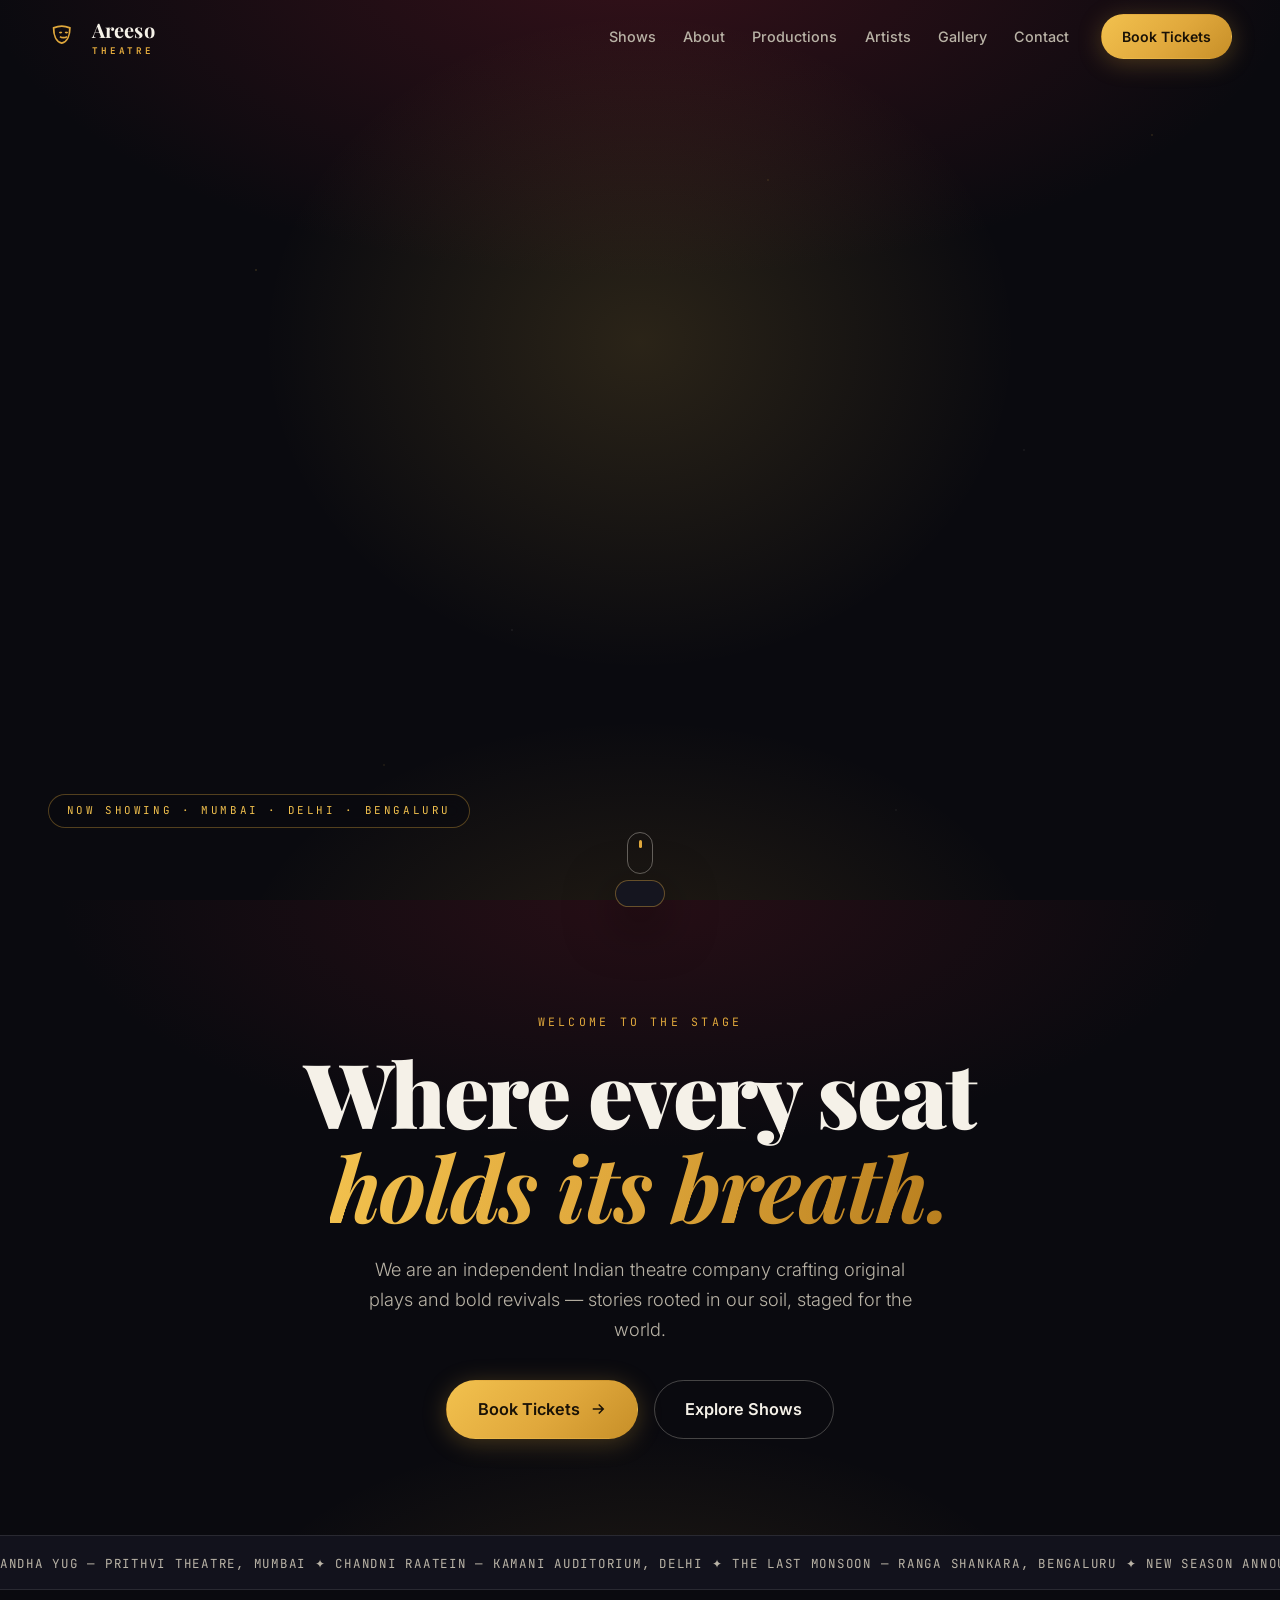
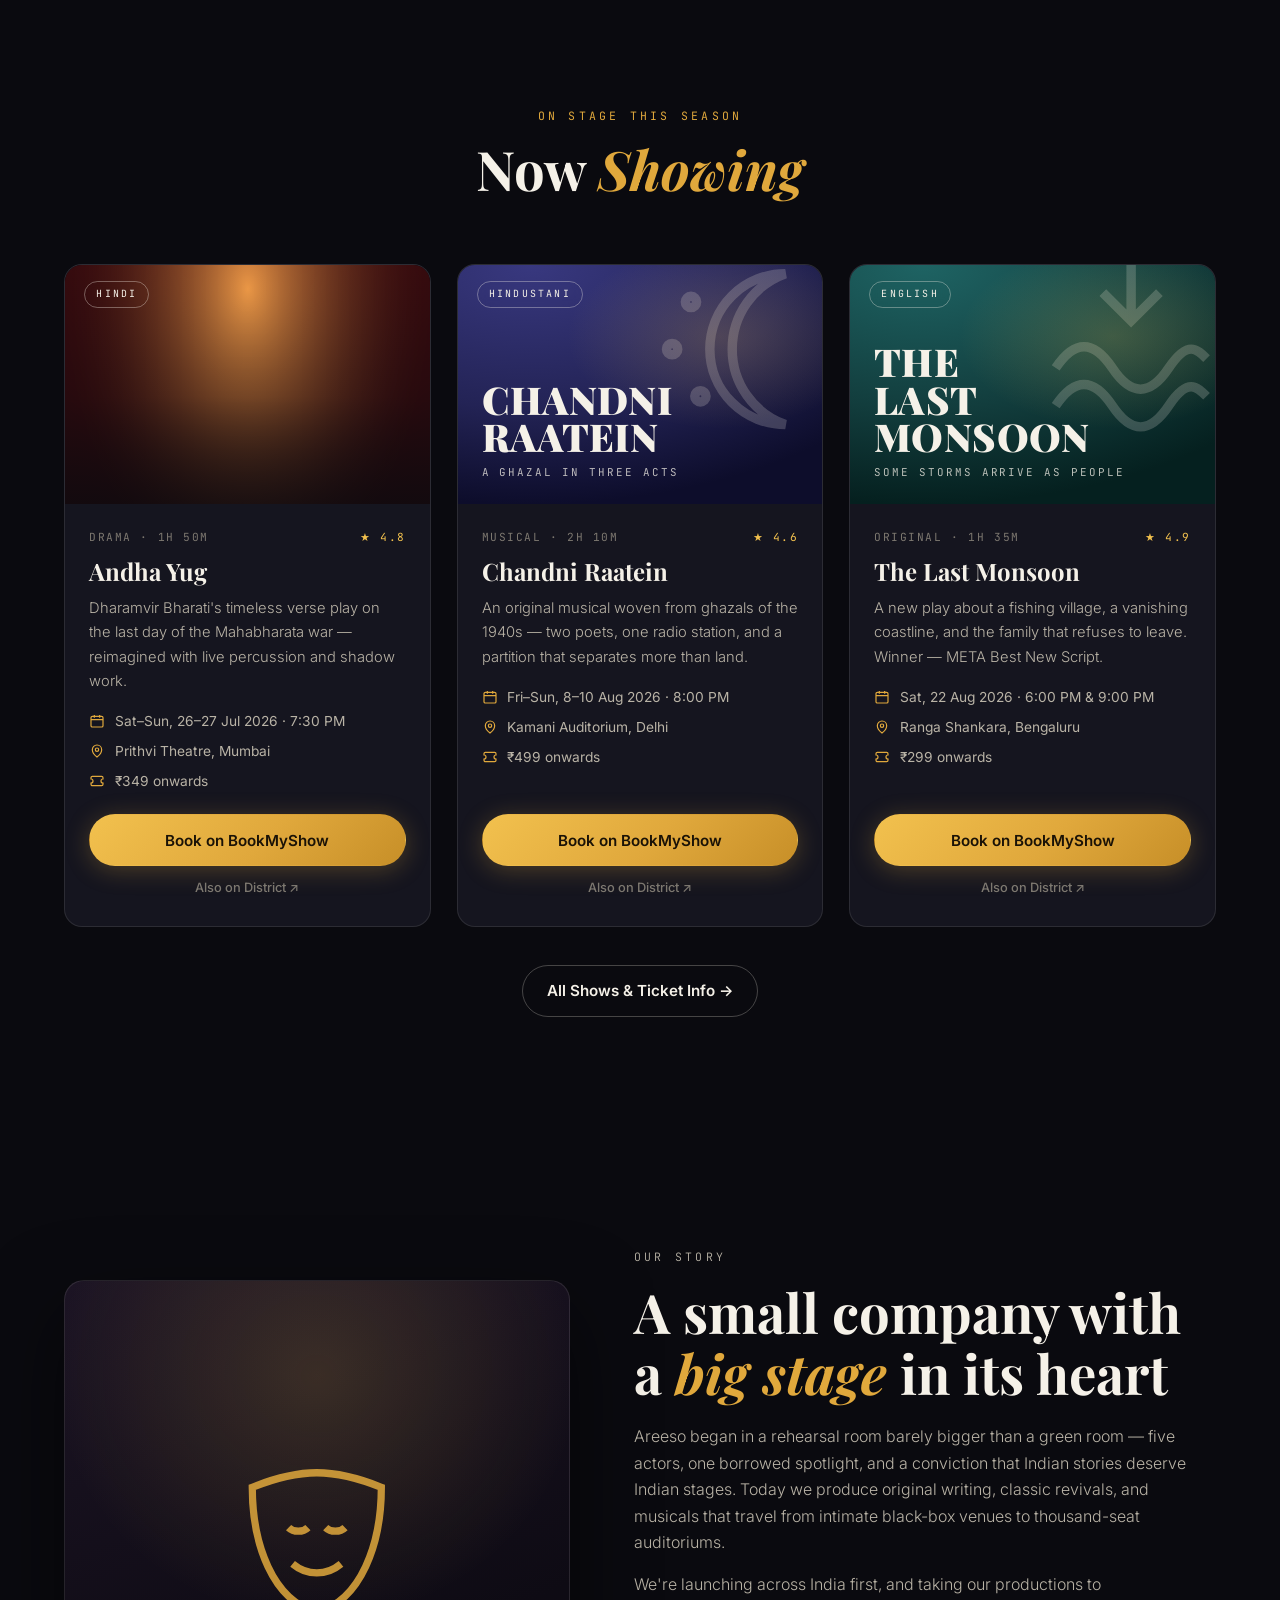
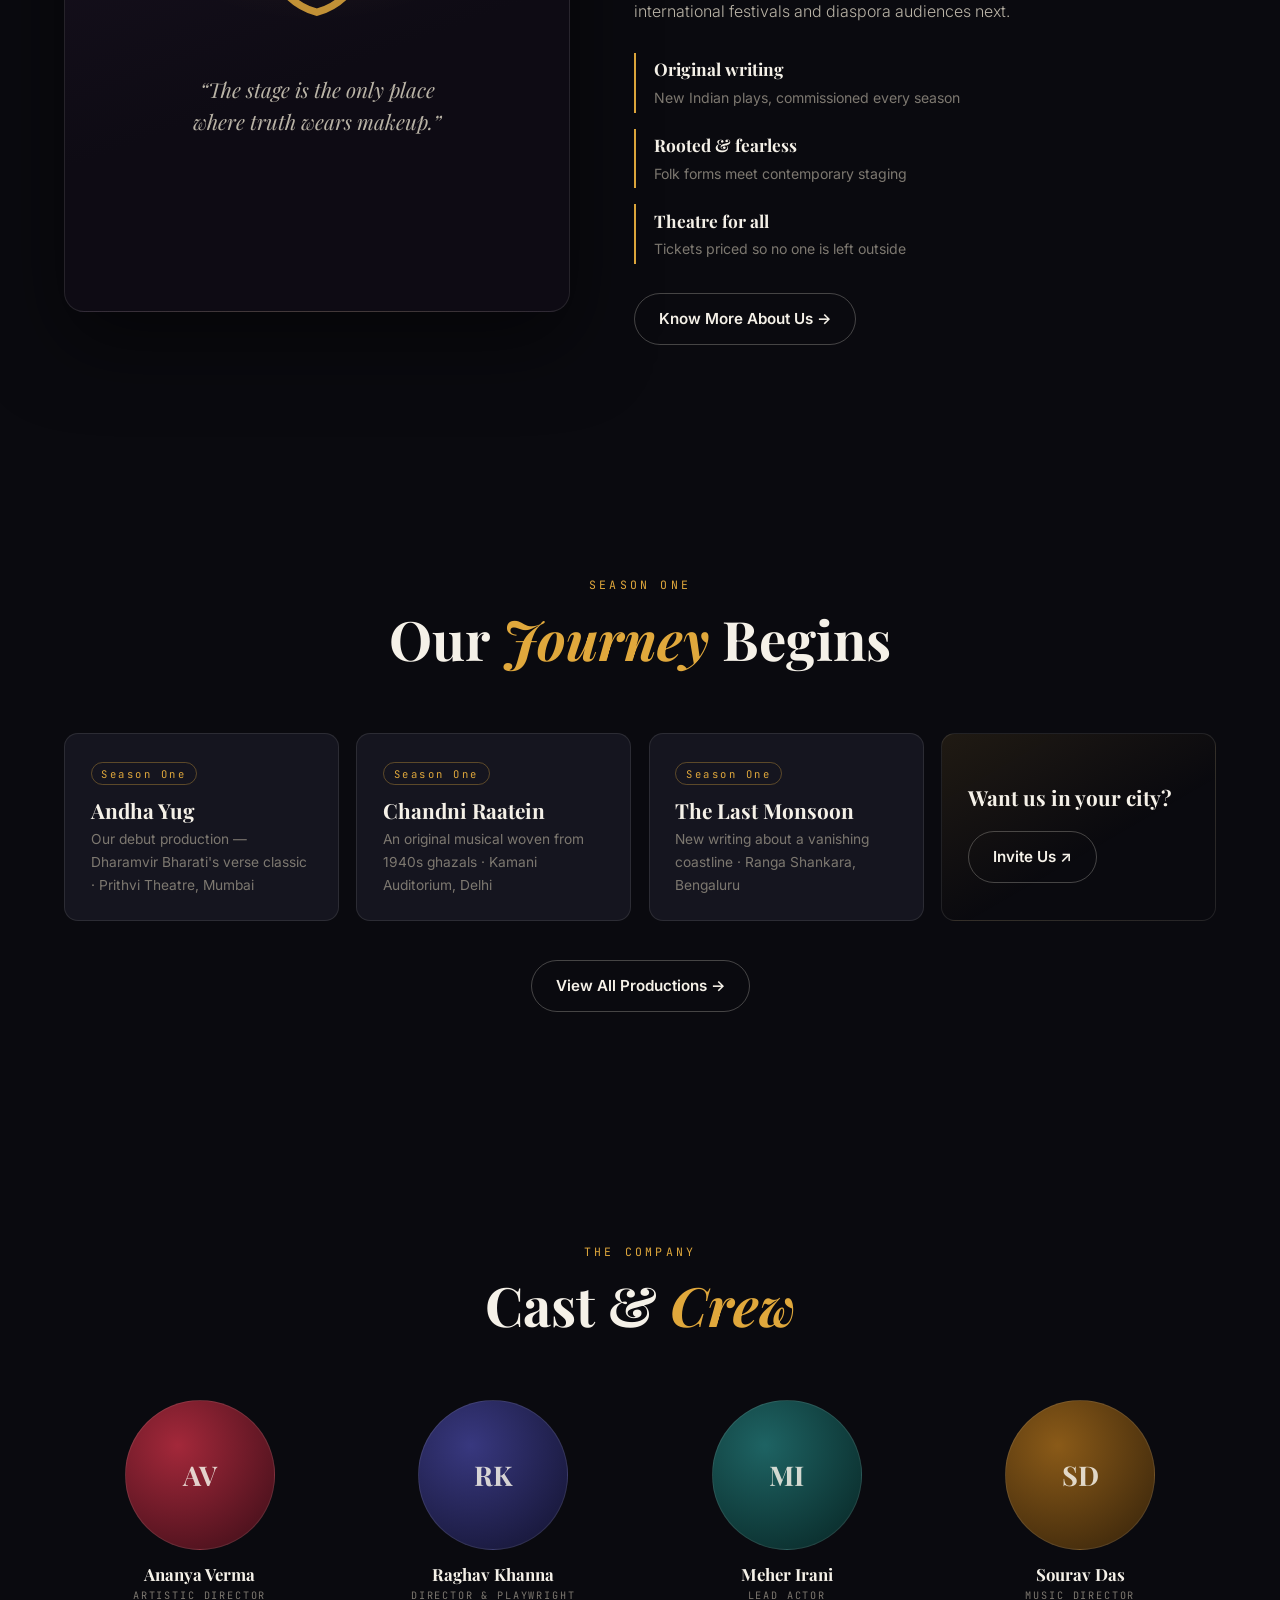
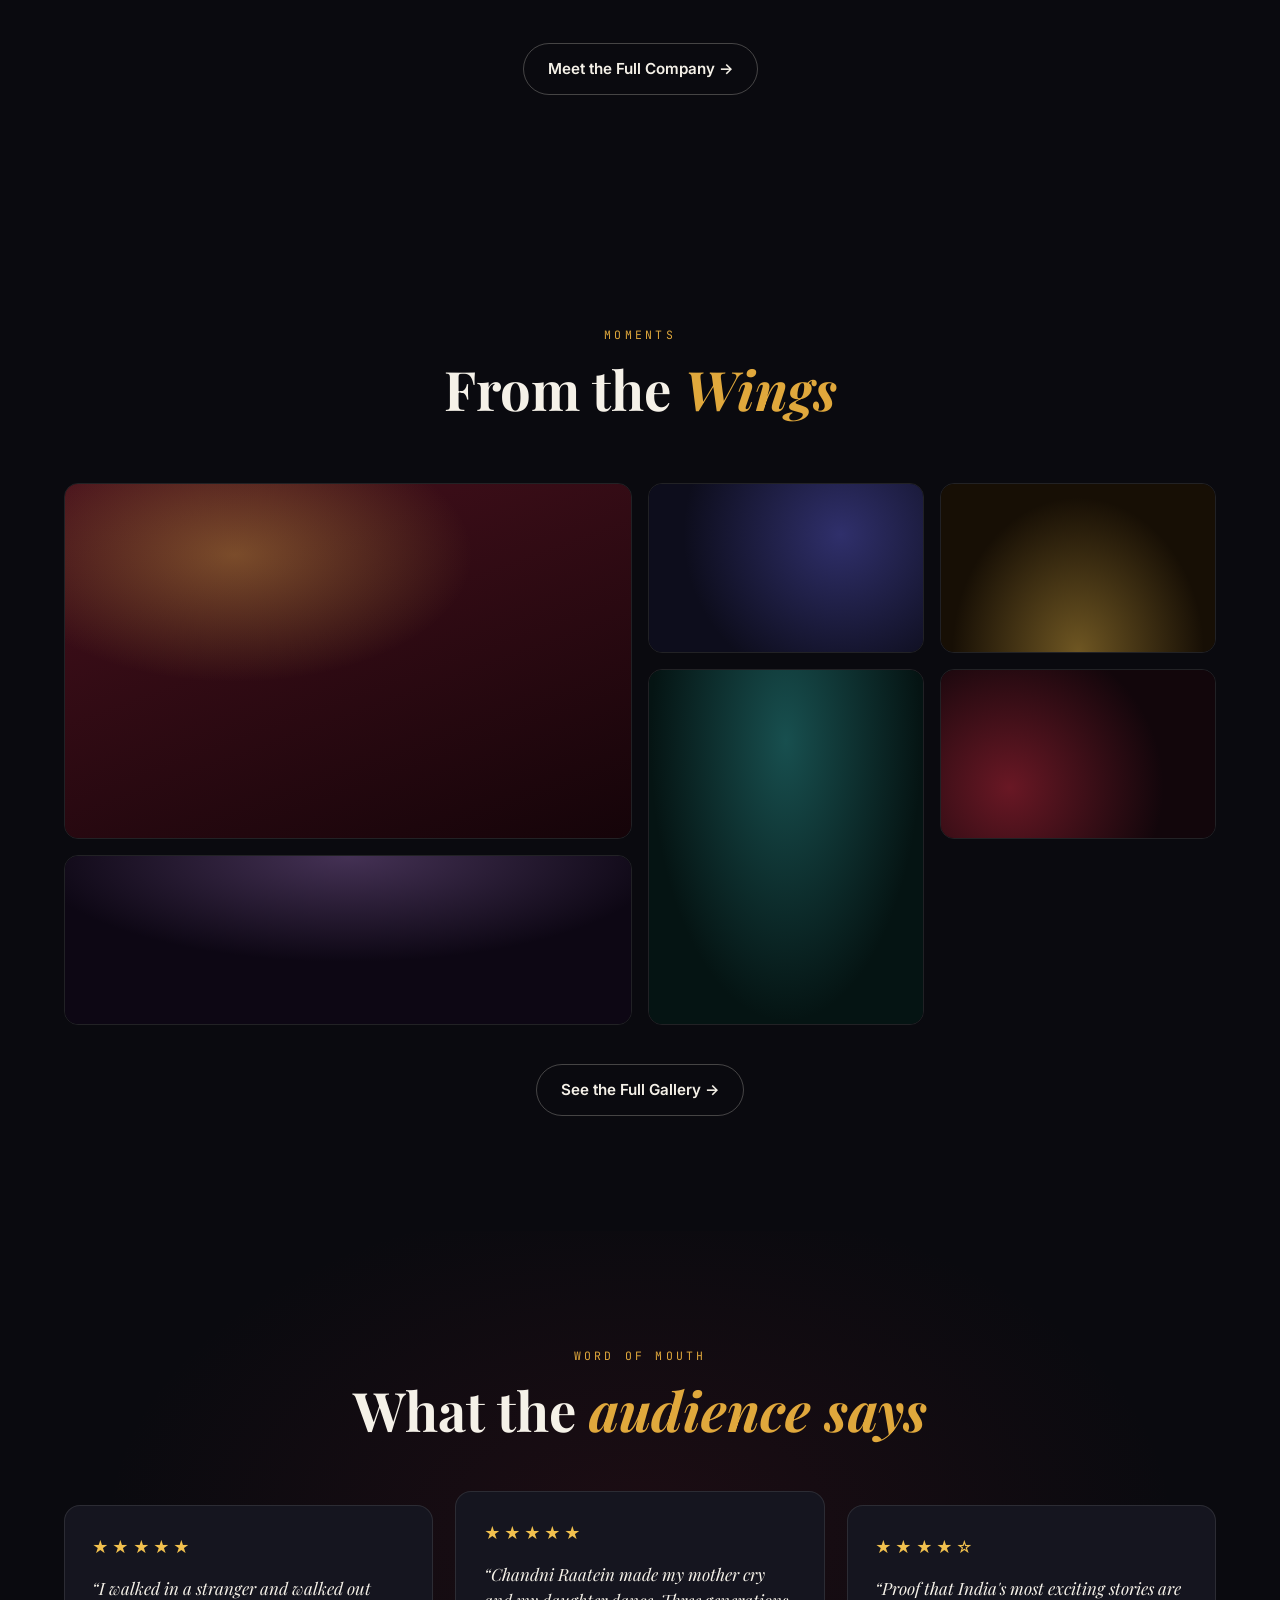
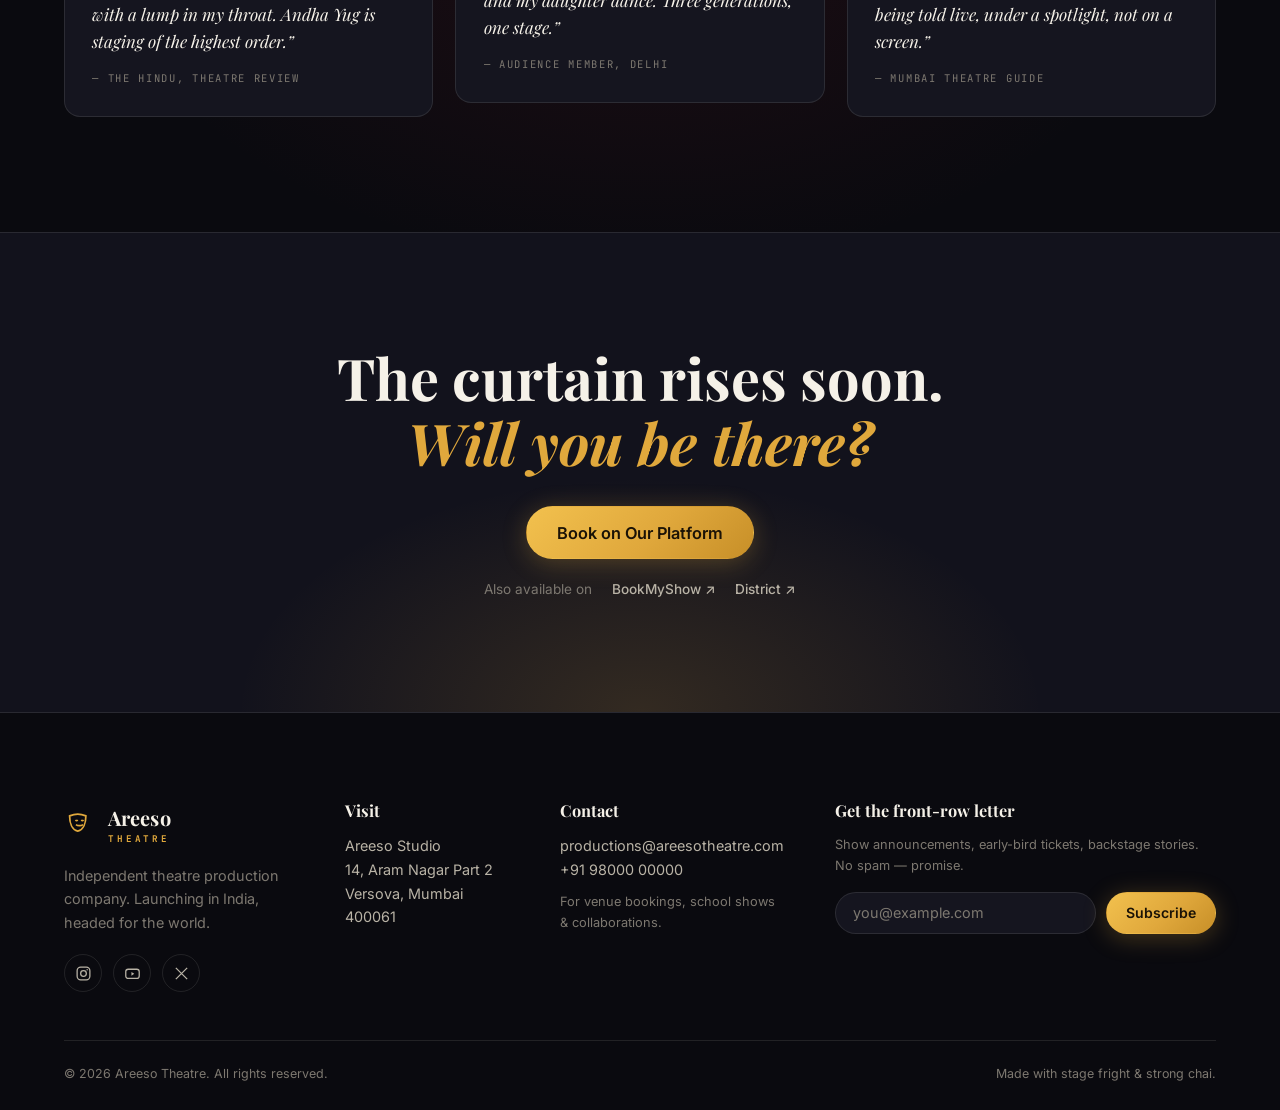
==== index.html @ 9e7411e1 "Use productions@areesotheatre.com for contact email and form delivery Co-Authored-By: Claude Fable 5" ====
<!DOCTYPE html>
<html lang="en">
<head>
  <meta charset="UTF-8" />
  <meta name="viewport" content="width=device-width, initial-scale=1" />
  <title>Areeso Theatre — Live Theatre, Made in India</title>
  <meta name="description" content="Areeso Theatre — an independent Indian theatre production house. Watch our shows, meet the artists, and book tickets." />
  <link rel="preconnect" href="https://fonts.googleapis.com" />
  <link rel="preconnect" href="https://fonts.gstatic.com" crossorigin />
  <link href="https://fonts.googleapis.com/css2?family=Playfair+Display:ital,wght@0,400;0,600;0,700;0,900;1,400&family=Inter:wght@300;400;500;600;700&family=JetBrains+Mono:wght@400;500&display=swap" rel="stylesheet" />
  <link rel="stylesheet" href="css/style.css" />
  <link rel="icon" href="data:image/svg+xml,<svg xmlns='http://www.w3.org/2000/svg' viewBox='0 0 100 100'><text y='.9em' font-size='90'>🎭</text></svg>" />
</head>
<body>

  <!-- ======= NAV ======= -->
  <header class="nav" id="nav">
    <a class="nav__brand" href="#home" aria-label="Areeso Theatre — home">
      <svg class="nav__mask" viewBox="0 0 24 24" fill="none" stroke="currentColor" stroke-width="1.5" aria-hidden="true">
        <path d="M3 5c2.5-1 5-1.5 7-1.5S14.5 4 17 5c0 6-2 12-7 13C5 17 3 11 3 5Z" transform="translate(1.5 1.5) scale(.82)"/>
        <path d="M8 8.5c.5.5 1.5.5 2 0M13 8.5c.5.5 1.5.5 2 0M8.5 12.5c1.5 1.2 4.5 1.2 6 0" transform="translate(1.5 1.5) scale(.82)"/>
      </svg>
      <span>Areeso<em>Theatre</em></span>
    </a>
    <nav class="nav__links" aria-label="Primary">
      <a href="#shows">Shows</a>
      <a href="about.html">About</a>
      <a href="productions.html">Productions</a>
      <a href="artists.html">Artists</a>
      <a href="gallery.html">Gallery</a>
      <a href="contact.html">Contact</a>
    </nav>
    <a class="btn btn--gold nav__cta" href="#shows">Book Tickets</a>
    <button class="nav__burger" id="burger" aria-label="Open menu" aria-expanded="false">
      <span></span><span></span><span></span>
    </button>
  </header>

  <div class="mobile-menu" id="mobileMenu" hidden>
    <a href="#shows">Shows</a>
    <a href="about.html">About</a>
    <a href="productions.html">Productions</a>
    <a href="artists.html">Artists</a>
    <a href="gallery.html">Gallery</a>
    <a href="contact.html">Contact</a>
    <a class="btn btn--gold" href="#shows">Book Tickets</a>
  </div>

  <main id="main">

  <!-- ======= HERO ======= -->
  <section class="hero" id="home">
    <div class="hero__slides" id="heroSlides" aria-hidden="true"></div>
    <div class="hero__vignette" aria-hidden="true"></div>
    <div class="hero__curtain hero__curtain--left" aria-hidden="true"></div>
    <div class="hero__curtain hero__curtain--right" aria-hidden="true"></div>
    <div class="hero__spotlight" aria-hidden="true"></div>
    <div class="hero__dust" aria-hidden="true"></div>

    <div class="hero__chip reveal">Now Showing &middot; Mumbai &middot; Delhi &middot; Bengaluru</div>
    <p class="hero__caption" id="heroCaption"></p>

    <a class="hero__scroll" href="#intro" aria-label="Scroll down">
      <span></span>
    </a>
    <div class="hero__dots" id="heroDots"></div>
  </section>

  <!-- ======= INTRO ======= -->
  <section class="intro" id="intro">
    <p class="kicker reveal">Welcome to the Stage</p>
    <h1 class="hero__title">
      <span class="reveal">Where every seat</span>
      <span class="reveal"><em>holds its breath.</em></span>
    </h1>
    <p class="hero__sub reveal">
      We are an independent Indian theatre company crafting original plays and bold
      revivals — stories rooted in our soil, staged for the world.
    </p>
    <div class="hero__cta reveal">
      <a class="btn btn--gold btn--lg" href="#shows">
        Book Tickets
        <svg viewBox="0 0 24 24" fill="none" stroke="currentColor" stroke-width="2" aria-hidden="true"><path d="M5 12h14m-6-6 6 6-6 6"/></svg>
      </a>
      <a class="btn btn--ghost btn--lg" href="#shows">Explore Shows</a>
    </div>
  </section>

  <!-- ======= TICKER ======= -->
  <div class="ticker" aria-hidden="true">
    <div class="ticker__track" id="tickerTrack"><span>Live theatre, made in India  ✦  </span><span>Live theatre, made in India  ✦  </span></div>
  </div>

  <!-- ======= NOW SHOWING ======= -->
  <section class="section" id="shows">
    <div class="section__head reveal">
      <p class="kicker">On Stage This Season</p>
      <h2>Now <em>Showing</em></h2>
    </div>

    <div class="shows" id="showsGrid"></div>
    <div class="section__more reveal">
      <a class="btn btn--ghost" href="shows.html">All Shows &amp; Ticket Info →</a>
    </div>
  </section>

  <!-- ======= ABOUT ======= -->
  <section class="section section--split" id="about">
    <div class="about__visual reveal" aria-hidden="true">
      <div class="about__frame">
        <svg viewBox="0 0 24 24" fill="none" stroke="currentColor" stroke-width="0.9">
          <path d="M4 4c3-1.2 5.5-1.8 8-1.8S17 2.8 20 4c0 7-2.5 14-8 15.5C6.5 18 4 11 4 4Z"/>
          <path d="M8.5 9c.6.6 1.8.6 2.4 0M13.1 9c.6.6 1.8.6 2.4 0M9 13.5c1.8 1.5 4.2 1.5 6 0"/>
        </svg>
        <p>“The stage is the only place<br/>where truth wears makeup.”</p>
      </div>
    </div>
    <div class="about__text">
      <p class="kicker reveal">Our Story</p>
      <h2 class="reveal">A small company with a <em>big stage</em> in its heart</h2>
      <p class="reveal">
        Areeso began in a rehearsal room barely bigger than a green room — five actors,
        one borrowed spotlight, and a conviction that Indian stories deserve Indian stages.
        Today we produce original writing, classic revivals, and musicals that travel
        from intimate black-box venues to thousand-seat auditoriums.
      </p>
      <p class="reveal">
        We're launching across India first, and taking our productions to international
        festivals and diaspora audiences next.
      </p>
      <ul class="about__values reveal">
        <li><strong>Original writing</strong><span>New Indian plays, commissioned every season</span></li>
        <li><strong>Rooted &amp; fearless</strong><span>Folk forms meet contemporary staging</span></li>
        <li><strong>Theatre for all</strong><span>Tickets priced so no one is left outside</span></li>
      </ul>
      <div class="section__more section__more--left reveal">
        <a class="btn btn--ghost" href="about.html">Know More About Us →</a>
      </div>
    </div>
  </section>

  <!-- ======= JOURNEY ======= -->
  <section class="section" id="productions">
    <div class="section__head reveal">
      <p class="kicker">Season One</p>
      <h2>Our <em>Journey</em> Begins</h2>
    </div>
    <div class="archive reveal" id="journeyGrid"></div>
    <div class="section__more reveal">
      <a class="btn btn--ghost" href="productions.html">View All Productions →</a>
    </div>
  </section>

  <!-- ======= ARTISTS ======= -->
  <section class="section" id="artists">
    <div class="section__head reveal">
      <p class="kicker">The Company</p>
      <h2>Cast &amp; <em>Crew</em></h2>
    </div>
    <div class="artists reveal" id="artistsGrid"></div>
    <div class="section__more reveal">
      <a class="btn btn--ghost" href="artists.html">Meet the Full Company →</a>
    </div>
  </section>

  <!-- ======= GALLERY ======= -->
  <section class="section" id="gallery">
    <div class="section__head reveal">
      <p class="kicker">Moments</p>
      <h2>From the <em>Wings</em></h2>
    </div>
    <div class="gallery reveal" id="galleryGrid">
      <figure class="gallery__item g1"><figcaption>Andha Yug — Act II</figcaption></figure>
      <figure class="gallery__item g2"><figcaption>Green room, 6:40 PM</figcaption></figure>
      <figure class="gallery__item g3"><figcaption>Curtain call, Prithvi</figcaption></figure>
      <figure class="gallery__item g4"><figcaption>Chandni Raatein rehearsal</figcaption></figure>
      <figure class="gallery__item g5"><figcaption>The Last Monsoon — set build</figcaption></figure>
      <figure class="gallery__item g6"><figcaption>Full house, Ranga Shankara</figcaption></figure>
    </div>
    <div class="section__more reveal">
      <a class="btn btn--ghost" href="gallery.html">See the Full Gallery →</a>
    </div>
  </section>

  <!-- ======= REVIEWS ======= -->
  <section class="section section--reviews">
    <div class="section__head reveal">
      <p class="kicker">Word of Mouth</p>
      <h2>What the <em>audience says</em></h2>
    </div>
    <div class="reviews reveal">
      <blockquote class="review">
        <div class="review__stars">★★★★★</div>
        <p>“I walked in a stranger and walked out with a lump in my throat. Andha Yug is staging of the highest order.”</p>
        <footer>— The Hindu, Theatre Review</footer>
      </blockquote>
      <blockquote class="review review--lift">
        <div class="review__stars">★★★★★</div>
        <p>“Chandni Raatein made my mother cry and my daughter dance. Three generations, one stage.”</p>
        <footer>— Audience member, Delhi</footer>
      </blockquote>
      <blockquote class="review">
        <div class="review__stars">★★★★☆</div>
        <p>“Proof that India's most exciting stories are being told live, under a spotlight, not on a screen.”</p>
        <footer>— Mumbai Theatre Guide</footer>
      </blockquote>
    </div>
  </section>

  <!-- ======= BOOKING STRIP ======= -->
  <section class="bookstrip">
    <div class="bookstrip__glow" aria-hidden="true"></div>
    <div class="bookstrip__inner reveal">
      <h2>The curtain rises soon.<br/><em>Will you be there?</em></h2>
      <div class="bookstrip__actions">
        <button class="btn btn--gold btn--lg" data-open-booking data-show="Andha Yug">Book on Our Platform</button>
        <div class="bookstrip__partners">
          <span>Also available on</span>
          <a href="https://in.bookmyshow.com" target="_blank" rel="noopener">BookMyShow ↗</a>
          <a href="https://www.district.in" target="_blank" rel="noopener">District ↗</a>
        </div>
      </div>
    </div>
  </section>

  <!-- ======= CONTACT / FOOTER ======= -->
  <footer class="footer" id="contact">
    <div class="footer__grid">
      <div class="footer__brand">
        <a class="nav__brand" href="#home">
          <svg class="nav__mask" viewBox="0 0 24 24" fill="none" stroke="currentColor" stroke-width="1.5" aria-hidden="true">
            <path d="M3 5c2.5-1 5-1.5 7-1.5S14.5 4 17 5c0 6-2 12-7 13C5 17 3 11 3 5Z" transform="translate(1.5 1.5) scale(.82)"/>
            <path d="M8 8.5c.5.5 1.5.5 2 0M13 8.5c.5.5 1.5.5 2 0M8.5 12.5c1.5 1.2 4.5 1.2 6 0" transform="translate(1.5 1.5) scale(.82)"/>
          </svg>
          <span>Areeso<em>Theatre</em></span>
        </a>
        <p>Independent theatre production company. Launching in India, headed for the world.</p>
        <div class="footer__social">
          <a href="#" aria-label="Instagram"><svg viewBox="0 0 24 24" fill="none" stroke="currentColor" stroke-width="1.8"><rect x="3" y="3" width="18" height="18" rx="5"/><circle cx="12" cy="12" r="4"/><circle cx="17.2" cy="6.8" r="1" fill="currentColor" stroke="none"/></svg></a>
          <a href="#" aria-label="YouTube"><svg viewBox="0 0 24 24" fill="none" stroke="currentColor" stroke-width="1.8"><rect x="2.5" y="6" width="19" height="13" rx="3.5"/><path d="M10.5 10l4 2.5-4 2.5Z" fill="currentColor" stroke="none"/></svg></a>
          <a href="#" aria-label="X (Twitter)"><svg viewBox="0 0 24 24" fill="none" stroke="currentColor" stroke-width="1.8"><path d="M4 4l16 16M20 4 4 20"/></svg></a>
        </div>
      </div>

      <div class="footer__col">
        <h3>Visit</h3>
        <p>Areeso Studio<br/>14, Aram Nagar Part 2<br/>Versova, Mumbai 400061</p>
      </div>

      <div class="footer__col">
        <h3>Contact</h3>
        <p><a href="mailto:productions@areesotheatre.com">productions@areesotheatre.com</a><br/>
        <a href="tel:+919800000000">+91 98000 00000</a></p>
        <p class="footer__small">For venue bookings, school shows &amp; collaborations.</p>
      </div>

      <div class="footer__col footer__news">
        <h3>Get the front-row letter</h3>
        <p class="footer__small">Show announcements, early-bird tickets, backstage stories. No spam — promise.</p>
        <form class="newsletter" id="newsletterForm" novalidate>
          <label class="sr-only" for="nlEmail">Email address</label>
          <input type="email" id="nlEmail" name="email" placeholder="you@example.com" autocomplete="email" required />
          <button class="btn btn--gold" type="submit">Subscribe</button>
        </form>
        <p class="newsletter__msg" id="newsletterMsg" role="status"></p>
      </div>
    </div>
    <div class="footer__bar">
      <span>© 2026 Areeso Theatre. All rights reserved.</span>
      <span>Made with stage fright &amp; strong chai.</span>
    </div>
  </footer>

  </main>

  <div class="toast" id="toast" role="status"></div>

  <script src="js/main.js"></script>
</body>
</html>
---- css/style.css ----
/* ============================================================
   Areeso Theatre — dark auditorium theme
   ============================================================ */

:root {
  --bg: #0a0a0f;
  --bg-raised: #12121c;
  --bg-card: #15151f;
  --ink: #f5f1e8;
  --ink-dim: #b9b3a6;
  --ink-faint: #7d7870;
  --gold: #e0a83c;
  --gold-bright: #f2c14e;
  --crimson: #8e1f2f;
  --crimson-deep: #5c1220;
  --indigo: #232355;
  --teal: #123d3d;
  --line: rgba(245, 241, 232, 0.1);
  --font-display: "Playfair Display", Georgia, serif;
  --font-body: "Inter", -apple-system, sans-serif;
  --font-mono: "JetBrains Mono", monospace;
  --ease: cubic-bezier(0.22, 1, 0.36, 1);
  --nav-h: 74px;
}

* { margin: 0; padding: 0; box-sizing: border-box; }

html { scroll-behavior: smooth; scroll-padding-top: var(--nav-h); }

body {
  background: var(--bg);
  color: var(--ink);
  font-family: var(--font-body);
  font-size: 16px;
  line-height: 1.65;
  overflow-x: hidden;
  -webkit-font-smoothing: antialiased;
}

::selection { background: var(--gold); color: #0a0a0f; }

img, svg { max-width: 100%; display: block; }

a { color: inherit; }

h1, h2, h3 { font-family: var(--font-display); line-height: 1.12; font-weight: 700; }

h2 { font-size: clamp(2rem, 4.5vw, 3.4rem); }
h2 em, h1 em { color: var(--gold); font-style: italic; }

.sr-only {
  position: absolute; width: 1px; height: 1px;
  overflow: hidden; clip: rect(0 0 0 0); white-space: nowrap;
}

.kicker {
  font-family: var(--font-mono);
  font-size: 0.72rem;
  letter-spacing: 0.28em;
  text-transform: uppercase;
  color: var(--gold);
  margin-bottom: 0.9rem;
}

/* ---------- Buttons ---------- */
.btn {
  display: inline-flex; align-items: center; gap: 0.55rem;
  font-family: var(--font-body); font-weight: 600; font-size: 0.95rem;
  padding: 0.78rem 1.5rem; border-radius: 999px;
  border: 1px solid transparent; cursor: pointer;
  text-decoration: none; white-space: nowrap;
  transition: transform 0.2s var(--ease), box-shadow 0.25s var(--ease),
              background 0.2s, color 0.2s, border-color 0.2s;
}
.btn svg { width: 18px; height: 18px; }
.btn:active { transform: scale(0.97); }
.btn:focus-visible { outline: 2px solid var(--gold-bright); outline-offset: 3px; }

.btn--gold {
  background: linear-gradient(135deg, var(--gold-bright), var(--gold) 55%, #c78f28);
  color: #1a1206;
  box-shadow: 0 4px 24px rgba(224, 168, 60, 0.28);
}
.btn--gold:hover {
  transform: translateY(-2px);
  box-shadow: 0 8px 34px rgba(224, 168, 60, 0.45);
}
.btn--gold:disabled {
  opacity: 0.45; cursor: not-allowed; transform: none;
  box-shadow: none;
}

.btn--ghost {
  background: transparent; color: var(--ink);
  border-color: rgba(245, 241, 232, 0.25);
}
.btn--ghost:hover { border-color: var(--gold); color: var(--gold-bright); transform: translateY(-2px); }

.btn--lg { padding: 0.95rem 1.9rem; font-size: 1.02rem; }

/* ---------- Nav ---------- */
.nav {
  position: fixed; inset: 0 0 auto 0; z-index: 100;
  height: var(--nav-h);
  display: flex; align-items: center; gap: 2rem;
  padding: 0 clamp(1rem, 4vw, 3rem);
  transition: background 0.3s, backdrop-filter 0.3s, border-color 0.3s;
  border-bottom: 1px solid transparent;
}
.nav.is-scrolled {
  background: rgba(10, 10, 15, 0.82);
  backdrop-filter: blur(14px);
  -webkit-backdrop-filter: blur(14px);
  border-bottom-color: var(--line);
}

.nav__brand {
  display: flex; align-items: center; gap: 0.6rem;
  text-decoration: none; font-family: var(--font-display);
  font-size: 1.25rem; font-weight: 700; letter-spacing: 0.01em;
}
.nav__brand em {
  display: block; font-family: var(--font-mono); font-style: normal;
  font-size: 0.58rem; letter-spacing: 0.32em; text-transform: uppercase;
  color: var(--gold); margin-top: -2px;
}
.nav__mask { width: 34px; height: 34px; color: var(--gold); flex-shrink: 0; }

.nav__links { display: flex; gap: 1.7rem; margin-left: auto; }
.nav__links a {
  text-decoration: none; font-size: 0.9rem; font-weight: 500;
  color: var(--ink-dim); position: relative; padding: 0.35rem 0;
  transition: color 0.2s;
}
.nav__links a::after {
  content: ""; position: absolute; left: 0; bottom: 0;
  width: 100%; height: 1.5px; background: var(--gold);
  transform: scaleX(0); transform-origin: right;
  transition: transform 0.3s var(--ease);
}
.nav__links a:hover { color: var(--ink); }
.nav__links a:hover::after { transform: scaleX(1); transform-origin: left; }

.nav__cta { font-size: 0.88rem; padding: 0.6rem 1.25rem; }

.nav__burger {
  display: none; flex-direction: column; gap: 5px;
  background: none; border: 0; cursor: pointer; padding: 8px;
  margin-left: auto;
}
.nav__burger span {
  width: 24px; height: 2px; background: var(--ink);
  transition: transform 0.25s var(--ease), opacity 0.2s;
}
.nav__burger.is-open span:nth-child(1) { transform: translateY(7px) rotate(45deg); }
.nav__burger.is-open span:nth-child(2) { opacity: 0; }
.nav__burger.is-open span:nth-child(3) { transform: translateY(-7px) rotate(-45deg); }

.mobile-menu[hidden] { display: none; }
.mobile-menu {
  position: fixed; inset: var(--nav-h) 0 auto 0; z-index: 99;
  background: rgba(10, 10, 15, 0.97);
  backdrop-filter: blur(16px);
  display: flex; flex-direction: column; gap: 0.3rem;
  padding: 1.2rem clamp(1rem, 4vw, 3rem) 2rem;
  border-bottom: 1px solid var(--line);
}
.mobile-menu a {
  text-decoration: none; font-family: var(--font-display);
  font-size: 1.5rem; padding: 0.55rem 0; color: var(--ink);
  border-bottom: 1px solid rgba(245,241,232,0.06);
}
.mobile-menu .btn { margin-top: 1.2rem; justify-content: center; }

/* ---------- Hero ---------- */
.hero {
  position: relative; min-height: 100svh;
  display: flex; align-items: flex-end; justify-content: flex-start;
  overflow: hidden;
  padding: calc(var(--nav-h) + 2rem) clamp(1.2rem, 4vw, 3rem) 4.5rem;
  background:
    radial-gradient(ellipse 80% 55% at 50% -5%, rgba(142, 31, 47, 0.32), transparent 65%),
    radial-gradient(ellipse 45% 40% at 50% 108%, rgba(224, 168, 60, 0.12), transparent 70%),
    var(--bg);
}

/* hero background slider (images from media/hero) */
.hero__slides { position: absolute; inset: 0; z-index: 0; }
.hero__slide {
  position: absolute; inset: 0;
  background-size: cover; background-position: center;
  opacity: 0; transform: scale(1.06);
  transition: opacity 1.4s ease;
}
.hero__slide.is-active {
  opacity: 1;
  animation: kenburns 9s ease-out forwards;
}
@keyframes kenburns {
  from { transform: scale(1.06); }
  to   { transform: scale(1.14); }
}
.hero__vignette {
  position: absolute; inset: 0; z-index: 1; pointer-events: none;
  background:
    linear-gradient(rgba(10,10,15,0.66) 0%, transparent 22%, transparent 62%, rgba(10,10,15,0.82) 100%);
  opacity: 0;
}
.hero--has-slides .hero__vignette { opacity: 1; }
.hero--has-slides .hero__dust { opacity: 0.18; }
.hero--has-slides .hero__spotlight { opacity: 0.25; }

.hero__dots {
  position: absolute; bottom: 30px; right: clamp(1.2rem, 4vw, 3rem);
  display: flex; gap: 9px; z-index: 3;
}
.hero__dot {
  width: 9px; height: 9px; border-radius: 50%;
  border: 1px solid rgba(245,241,232,0.5); background: transparent;
  cursor: pointer; padding: 0;
  transition: background 0.25s, transform 0.25s var(--ease), border-color 0.25s;
}
.hero__dot:hover { transform: scale(1.3); }
.hero__dot.is-active { background: var(--gold); border-color: var(--gold); }

/* bottom-left info chips on the slider */
.hero__chip {
  position: relative; z-index: 3;
  font-family: var(--font-mono); font-size: 0.68rem;
  letter-spacing: 0.24em; text-transform: uppercase; color: var(--gold-bright);
  background: rgba(10, 10, 15, 0.55); border: 1px solid rgba(224, 168, 60, 0.35);
  border-radius: 999px; padding: 0.45rem 1.1rem;
  backdrop-filter: blur(8px); -webkit-backdrop-filter: blur(8px);
}
.hero__caption {
  position: absolute; z-index: 3;
  left: clamp(1.2rem, 4vw, 3rem); bottom: 30px;
  font-family: var(--font-mono); font-size: 0.66rem;
  letter-spacing: 0.18em; text-transform: uppercase; color: var(--ink-dim);
  max-width: 60%;
}
.hero__caption:empty { display: none; }

/* ---------- Intro (headline section below the slider) ---------- */
.intro {
  position: relative; text-align: center;
  padding: clamp(4.5rem, 9vw, 7rem) 1.5rem clamp(4rem, 8vw, 6rem);
  background:
    radial-gradient(ellipse 70% 60% at 50% 0%, rgba(142, 31, 47, 0.22), transparent 65%),
    radial-gradient(ellipse 45% 45% at 50% 115%, rgba(224, 168, 60, 0.1), transparent 70%),
    var(--bg);
}
.intro > * { max-width: 880px; margin-left: auto; margin-right: auto; }
.intro .hero__title { margin: 0.4rem auto 1.4rem; }
.hero__dot:focus-visible { outline: 2px solid var(--gold-bright); outline-offset: 3px; }

.hero__curtain {
  position: absolute; top: 0; bottom: 0; width: 52%;
  z-index: 5; pointer-events: none;
  background:
    repeating-linear-gradient(90deg,
      var(--crimson-deep) 0 26px,
      var(--crimson) 26px 44px,
      #6f1727 44px 70px);
  box-shadow: 0 0 80px rgba(0,0,0,0.8);
  animation: curtain 1.6s var(--ease) 0.35s forwards;
}
.hero__curtain--left { left: 0; transform-origin: left; }
.hero__curtain--right { right: 0; transform-origin: right; }
@keyframes curtain { to { transform: scaleX(0); opacity: 0.9; } }

.hero__spotlight {
  position: absolute; inset: 0; pointer-events: none; z-index: 2;
  background: radial-gradient(ellipse 42% 52% at 50% 38%, rgba(242, 193, 78, 0.14), transparent 70%);
  animation: spot 7s ease-in-out infinite alternate;
}
@keyframes spot {
  from { opacity: 0.75; transform: translateX(-2%); }
  to   { opacity: 1;    transform: translateX(2%); }
}

.hero__dust {
  position: absolute; inset: 0; z-index: 2; pointer-events: none; opacity: 0.5;
  background-image:
    radial-gradient(1.5px 1.5px at 20% 30%, rgba(242,193,78,0.5), transparent 100%),
    radial-gradient(1px 1px at 40% 70%, rgba(245,241,232,0.4), transparent 100%),
    radial-gradient(1.5px 1.5px at 60% 20%, rgba(242,193,78,0.35), transparent 100%),
    radial-gradient(1px 1px at 80% 50%, rgba(245,241,232,0.35), transparent 100%),
    radial-gradient(1.5px 1.5px at 30% 85%, rgba(242,193,78,0.3), transparent 100%),
    radial-gradient(1px 1px at 70% 90%, rgba(245,241,232,0.3), transparent 100%),
    radial-gradient(1.5px 1.5px at 90% 15%, rgba(242,193,78,0.4), transparent 100%);
  animation: dust 14s linear infinite;
}
@keyframes dust {
  from { transform: translateY(0); }
  to   { transform: translateY(-60px); }
}

.hero__inner { position: relative; z-index: 3; max-width: 880px; }

.hero__title {
  font-size: clamp(2.6rem, 7.5vw, 5.6rem);
  font-weight: 900; letter-spacing: -0.02em; line-height: 1.04;
  margin: 0.4rem 0 1.4rem;
}
.hero__title span { display: block; }
.hero__title em {
  font-style: italic; font-weight: 700;
  background: linear-gradient(100deg, var(--gold-bright), var(--gold) 45%, #b87e1e);
  -webkit-background-clip: text; background-clip: text; color: transparent;
  text-shadow: none;
}

.hero__sub {
  max-width: 560px; margin: 0 auto 2.2rem;
  color: var(--ink-dim); font-size: clamp(1rem, 1.6vw, 1.14rem);
  font-weight: 300;
}

.hero__cta { display: flex; gap: 1rem; justify-content: center; flex-wrap: wrap; }

.hero__stats {
  display: flex; justify-content: center; gap: clamp(1.5rem, 5vw, 4rem);
  margin-top: 3.4rem; flex-wrap: wrap;
}
.hero__stats div { text-align: center; }
.hero__stats strong {
  display: block; font-family: var(--font-display);
  font-size: clamp(1.6rem, 3vw, 2.3rem); color: var(--gold-bright);
  font-variant-numeric: tabular-nums;
}
.hero__stats span {
  font-family: var(--font-mono); font-size: 0.66rem;
  letter-spacing: 0.22em; text-transform: uppercase; color: var(--ink-faint);
}

.hero__scroll {
  position: absolute; bottom: 26px; left: 50%; transform: translateX(-50%);
  z-index: 3; width: 26px; height: 42px;
  border: 1.5px solid rgba(245,241,232,0.35); border-radius: 14px;
}
.hero__scroll span {
  position: absolute; top: 7px; left: 50%; width: 3px; height: 8px;
  margin-left: -1.5px; border-radius: 3px; background: var(--gold);
  animation: scrollhint 1.8s ease-in-out infinite;
}
@keyframes scrollhint {
  0%   { transform: translateY(0); opacity: 1; }
  70%  { transform: translateY(14px); opacity: 0; }
  100% { transform: translateY(0); opacity: 0; }
}

/* ---------- Ticker ---------- */
.ticker {
  overflow: hidden; white-space: nowrap;
  border-top: 1px solid var(--line); border-bottom: 1px solid var(--line);
  background: var(--bg-raised); padding: 0.85rem 0;
}
.ticker__track { display: inline-flex; animation: ticker 36s linear infinite; }
.ticker__track span {
  font-family: var(--font-mono); font-size: 0.78rem;
  letter-spacing: 0.14em; text-transform: uppercase; color: var(--ink-dim);
}
@keyframes ticker { to { transform: translateX(-50%); } }

/* ---------- Sections ---------- */
.section { padding: clamp(4.5rem, 9vw, 7.5rem) clamp(1.25rem, 5vw, 4rem); max-width: 1280px; margin: 0 auto; }
.section__head { text-align: center; margin-bottom: clamp(2.5rem, 5vw, 4rem); }

/* ---------- Show cards ---------- */
.shows { display: grid; grid-template-columns: repeat(auto-fit, minmax(310px, 1fr)); gap: 1.6rem; }

.show-card {
  background: var(--bg-card);
  border: 1px solid var(--line); border-radius: 18px;
  overflow: hidden; display: flex; flex-direction: column;
  transition: transform 0.35s var(--ease), box-shadow 0.35s var(--ease), border-color 0.3s;
}
.show-card:hover {
  transform: translateY(-6px);
  border-color: rgba(224, 168, 60, 0.35);
  box-shadow: 0 24px 60px rgba(0, 0, 0, 0.55);
}

.poster {
  position: relative; aspect-ratio: 16 / 10.5;
  display: flex; flex-direction: column; justify-content: flex-end;
  padding: 1.4rem 1.5rem; overflow: hidden;
}
.poster--crimson { background: radial-gradient(ellipse 120% 100% at 20% 0%, #a3283a, var(--crimson-deep) 60%, #2b0810); }
.poster--indigo  { background: radial-gradient(ellipse 120% 100% at 20% 0%, #38387f, var(--indigo) 60%, #0d0d2b); }
.poster--teal    { background: radial-gradient(ellipse 120% 100% at 20% 0%, #1e6363, var(--teal) 60%, #05201f); }

.poster::after {
  content: ""; position: absolute; inset: 0;
  background: radial-gradient(ellipse 60% 55% at 72% 30%, rgba(242,193,78,0.2), transparent 70%);
}

/* real poster image uploaded via admin */
.poster--img { background: #0d0d14; }
.poster--img::after {
  background: linear-gradient(rgba(10,10,15,0.05) 55%, rgba(10,10,15,0.55));
}
.poster__img {
  position: absolute; inset: 0; width: 100%; height: 100%;
  object-fit: cover; transition: transform 0.6s var(--ease);
}
.show-card:hover .poster__img { transform: scale(1.05); }

.poster__art {
  position: absolute; top: -12%; right: -8%; width: 62%; opacity: 0.2;
  color: var(--ink);
  transition: transform 0.5s var(--ease), opacity 0.4s;
}
.show-card:hover .poster__art { transform: rotate(6deg) scale(1.06); opacity: 0.32; }

.poster__lang {
  position: absolute; top: 1rem; left: 1.2rem;
  font-family: var(--font-mono); font-size: 0.62rem;
  letter-spacing: 0.22em; text-transform: uppercase;
  border: 1px solid rgba(245,241,232,0.35); border-radius: 999px;
  padding: 0.28rem 0.7rem; color: var(--ink);
  backdrop-filter: blur(4px); z-index: 1;
}

.poster__title {
  position: relative; z-index: 1;
  font-size: clamp(1.9rem, 3vw, 2.5rem); font-weight: 900; line-height: 0.98;
  text-transform: uppercase; letter-spacing: 0.01em;
}
.poster__tag {
  position: relative; z-index: 1;
  font-family: var(--font-mono); font-size: 0.68rem;
  letter-spacing: 0.18em; text-transform: uppercase;
  color: rgba(245,241,232,0.75); margin-top: 0.5rem;
}

.show-card__body { padding: 1.5rem 1.5rem 1.7rem; display: flex; flex-direction: column; gap: 0.7rem; flex: 1; }
.show-card__meta {
  display: flex; justify-content: space-between; align-items: center;
  font-family: var(--font-mono); font-size: 0.7rem;
  letter-spacing: 0.14em; text-transform: uppercase; color: var(--ink-faint);
}
.rating { color: var(--gold-bright); }
.show-card__body h3 { font-size: 1.5rem; }
.show-card__body > p { color: var(--ink-dim); font-size: 0.92rem; font-weight: 300; }

.show-card__facts { list-style: none; display: grid; gap: 0.45rem; margin: 0.35rem 0 0.65rem; }
.show-card__facts li {
  display: flex; align-items: center; gap: 0.6rem;
  font-size: 0.86rem; color: var(--ink-dim);
}
.show-card__facts svg { width: 16px; height: 16px; color: var(--gold); flex-shrink: 0; }

.show-card__actions { margin-top: auto; display: grid; gap: 0.7rem; }
.show-card__actions .btn { justify-content: center; }
.partner-links { display: flex; gap: 1.2rem; justify-content: center; }
.partner-links a {
  font-size: 0.8rem; font-weight: 500; color: var(--ink-faint);
  text-decoration: none; transition: color 0.2s;
}
.partner-links a:hover { color: var(--gold-bright); }

/* ---------- About ---------- */
.section--split {
  display: grid; grid-template-columns: 1fr 1.15fr;
  gap: clamp(2rem, 5vw, 5rem); align-items: center;
}

.about__visual { position: relative; }
.about__frame {
  aspect-ratio: 4 / 5; border-radius: 20px;
  background:
    radial-gradient(ellipse 80% 60% at 50% 15%, rgba(242,193,78,0.16), transparent 65%),
    linear-gradient(160deg, #1c1424, #0e0b14 60%);
  border: 1px solid var(--line);
  display: flex; flex-direction: column; align-items: center; justify-content: center;
  gap: 1.6rem; padding: 2rem; text-align: center;
  box-shadow: 0 30px 80px rgba(0,0,0,0.5);
}
.about__frame svg { width: 44%; color: var(--gold); opacity: 0.85; }
.about__frame p {
  font-family: var(--font-display); font-style: italic;
  font-size: clamp(1.05rem, 1.8vw, 1.3rem); color: var(--ink-dim); line-height: 1.5;
}

.about__text h2 { margin-bottom: 1.2rem; }
.about__text > p { color: var(--ink-dim); font-weight: 300; margin-bottom: 1rem; max-width: 56ch; }

.about__values { list-style: none; margin-top: 1.8rem; display: grid; gap: 1rem; }
.about__values li {
  border-left: 2px solid var(--gold); padding: 0.15rem 0 0.15rem 1.1rem;
}
.about__values strong { display: block; font-family: var(--font-display); font-size: 1.08rem; }
.about__values span { color: var(--ink-faint); font-size: 0.88rem; }

/* ---------- Archive ---------- */
.archive { display: grid; grid-template-columns: repeat(auto-fit, minmax(250px, 1fr)); gap: 1.1rem; }
.archive__item {
  background: var(--bg-card); border: 1px solid var(--line); border-radius: 14px;
  padding: 1.5rem 1.6rem;
  transition: transform 0.3s var(--ease), border-color 0.25s, background 0.25s;
}
.archive__item:hover { transform: translateY(-4px); border-color: rgba(224,168,60,0.35); background: #191926; }
.archive__year {
  font-family: var(--font-mono); font-size: 0.66rem; letter-spacing: 0.24em;
  color: var(--gold); border: 1px solid rgba(224,168,60,0.35);
  padding: 0.22rem 0.6rem; border-radius: 999px;
}
.archive__item h3 { margin: 0.9rem 0 0.35rem; font-size: 1.3rem; }
.archive__item p { color: var(--ink-faint); font-size: 0.86rem; }
.archive__item--cta {
  display: flex; flex-direction: column; align-items: flex-start; justify-content: center;
  gap: 1rem; background: linear-gradient(150deg, rgba(224,168,60,0.1), transparent 60%);
}

/* ---------- Artists ---------- */
.artists { display: grid; grid-template-columns: repeat(auto-fit, minmax(160px, 1fr)); gap: 1.4rem; text-align: center; }
.artist__ph {
  aspect-ratio: 1; border-radius: 50%;
  width: min(100%, 150px); margin: 0 auto 0.9rem;
  display: flex; align-items: center; justify-content: center;
  font-family: var(--font-display); font-size: 1.7rem; font-weight: 700;
  color: rgba(245,241,232,0.85);
  border: 1px solid var(--line);
  transition: transform 0.3s var(--ease), box-shadow 0.3s;
}
.artist:hover .artist__ph { transform: scale(1.05); box-shadow: 0 0 0 4px rgba(224,168,60,0.25); }
.artist__ph--1 { background: radial-gradient(circle at 35% 30%, #a3283a, #3a0d17); }
.artist__ph--2 { background: radial-gradient(circle at 35% 30%, #38387f, #12122e); }
.artist__ph--3 { background: radial-gradient(circle at 35% 30%, #1e6363, #072423); }
.artist__ph--4 { background: radial-gradient(circle at 35% 30%, #8a5a18, #33210a); }
.artist__ph--5 { background: radial-gradient(circle at 35% 30%, #5c4370, #201530); }
.artist__ph--6 { background: radial-gradient(circle at 35% 30%, #2c2c38, #101018); }
.artist h3 { font-size: 1.05rem; }
.artist p { font-family: var(--font-mono); font-size: 0.64rem; letter-spacing: 0.18em; text-transform: uppercase; color: var(--ink-faint); margin-top: 0.25rem; }

/* ---------- Gallery ---------- */
.gallery {
  display: grid; gap: 1rem;
  grid-template-columns: repeat(4, 1fr);
  grid-auto-rows: 170px;
}
.gallery__item {
  position: relative; border-radius: 14px; overflow: hidden;
  border: 1px solid var(--line); cursor: pointer;
  transition: transform 0.35s var(--ease);
}
.gallery__item:hover { transform: scale(1.02); }
.gallery__item::before {
  content: ""; position: absolute; inset: 0;
  background-size: cover; transition: transform 0.6s var(--ease);
}
.gallery__item:hover::before { transform: scale(1.08); }
.g1 { grid-column: span 2; grid-row: span 2; }
.g1::before { background: radial-gradient(ellipse 70% 60% at 30% 20%, rgba(242,193,78,0.35), transparent 60%), linear-gradient(160deg, #46101c, #150409); }
.g2::before { background: radial-gradient(circle at 70% 30%, rgba(56,56,127,0.8), transparent 70%), #0d0d1c; }
.g3::before { background: radial-gradient(ellipse at 50% 100%, rgba(242,193,78,0.4), transparent 65%), #170f05; }
.g4 { grid-row: span 2; }
.g4::before { background: radial-gradient(ellipse at 50% 20%, rgba(30,99,99,0.75), transparent 70%), #051413; }
.g5::before { background: radial-gradient(circle at 25% 70%, rgba(142,31,47,0.7), transparent 65%), #12060b; }
.g6 { grid-column: span 2; }
.g6::before { background: radial-gradient(ellipse 80% 90% at 50% 0%, rgba(92,67,112,0.7), transparent 70%), #0d0714; }

.gallery__item figcaption {
  position: absolute; left: 0; right: 0; bottom: 0; z-index: 1;
  padding: 2rem 1rem 0.85rem;
  font-family: var(--font-mono); font-size: 0.68rem;
  letter-spacing: 0.16em; text-transform: uppercase; color: var(--ink-dim);
  background: linear-gradient(transparent, rgba(5,5,8,0.85));
  opacity: 0; transform: translateY(8px);
  transition: opacity 0.3s, transform 0.3s var(--ease);
}
.gallery__item:hover figcaption { opacity: 1; transform: translateY(0); }

/* real uploaded media (auto-loaded from /media) */
.gallery--media { grid-auto-rows: 200px; }
.gallery__item--media { grid-column: auto; grid-row: auto; }
.gallery__item--big { grid-column: span 2; grid-row: span 2; }
.gallery__item--media img,
.gallery__item--media video {
  position: absolute; inset: 0; width: 100%; height: 100%;
  object-fit: cover; transition: transform 0.6s var(--ease);
}
.gallery__item--media:hover img,
.gallery__item--media:hover video { transform: scale(1.06); }
.gallery__item--media::before { display: none; }
.gallery__item--media:focus-visible { outline: 2px solid var(--gold-bright); outline-offset: 3px; }

@media (max-width: 640px) {
  .gallery--media { grid-auto-rows: 150px; }
  .gallery__item--big { grid-column: span 2; }
}

/* lightbox */
.lightbox {
  position: fixed; inset: 0; z-index: 400;
  display: none; flex-direction: column;
  align-items: center; justify-content: center; gap: 1rem;
  padding: 2rem; cursor: zoom-out;
  background: rgba(4, 4, 8, 0.92); backdrop-filter: blur(10px);
}
.lightbox.is-open { display: flex; }
.lightbox__media img,
.lightbox__media video {
  max-width: min(92vw, 1200px); max-height: 78vh;
  border-radius: 12px; box-shadow: 0 30px 100px rgba(0,0,0,0.8);
}
.lightbox__caption {
  font-family: var(--font-mono); font-size: 0.72rem;
  letter-spacing: 0.2em; text-transform: uppercase; color: var(--ink-dim);
}

.gallery__note {
  text-align: center; margin-top: 1.6rem;
  color: var(--ink-faint); font-size: 0.85rem;
}
.gallery__note code {
  font-family: var(--font-mono); font-size: 0.78rem;
  background: var(--bg-card); border: 1px solid var(--line);
  padding: 0.1rem 0.4rem; border-radius: 6px;
}

/* ---------- Reviews ---------- */
.section--reviews {
  background:
    radial-gradient(ellipse 60% 80% at 50% 50%, rgba(142,31,47,0.14), transparent 70%);
}
.reviews { display: grid; grid-template-columns: repeat(auto-fit, minmax(280px, 1fr)); gap: 1.4rem; align-items: start; }
.review {
  background: var(--bg-card); border: 1px solid var(--line); border-radius: 16px;
  padding: 1.8rem 1.7rem;
  transition: transform 0.3s var(--ease), border-color 0.25s;
}
.review:hover { transform: translateY(-4px); border-color: rgba(224,168,60,0.3); }
.review--lift { transform: translateY(-14px); }
.review--lift:hover { transform: translateY(-18px); }
.review__stars { color: var(--gold-bright); letter-spacing: 0.2em; margin-bottom: 0.9rem; }
.review p {
  font-family: var(--font-display); font-style: italic;
  font-size: 1.06rem; line-height: 1.55; margin-bottom: 1rem;
}
.review footer { font-family: var(--font-mono); font-size: 0.66rem; letter-spacing: 0.16em; text-transform: uppercase; color: var(--ink-faint); }

/* ---------- Booking strip ---------- */
.bookstrip {
  position: relative; overflow: hidden; text-align: center;
  padding: clamp(4.5rem, 9vw, 7rem) 1.5rem;
  border-top: 1px solid var(--line); border-bottom: 1px solid var(--line);
  background: var(--bg-raised);
}
.bookstrip__glow {
  position: absolute; inset: 0; pointer-events: none;
  background: radial-gradient(ellipse 45% 70% at 50% 100%, rgba(224,168,60,0.16), transparent 70%);
}
.bookstrip__inner { position: relative; }
.bookstrip h2 { font-size: clamp(2rem, 5vw, 3.6rem); margin-bottom: 2rem; }
.bookstrip__actions { display: flex; flex-direction: column; align-items: center; gap: 1.2rem; }
.bookstrip__partners {
  display: flex; align-items: center; gap: 1.2rem; flex-wrap: wrap; justify-content: center;
  font-size: 0.85rem; color: var(--ink-faint);
}
.bookstrip__partners a { color: var(--ink-dim); font-weight: 500; text-decoration: none; }
.bookstrip__partners a:hover { color: var(--gold-bright); }

/* ---------- Footer ---------- */
.footer { padding: clamp(3.5rem, 7vw, 5.5rem) clamp(1.25rem, 5vw, 4rem) 0; max-width: 1280px; margin: 0 auto; }
.footer__grid {
  display: grid; grid-template-columns: 1.4fr 1fr 1fr 1.4fr;
  gap: clamp(2rem, 4vw, 3.5rem); padding-bottom: 3rem;
}
.footer__brand > p { color: var(--ink-faint); font-size: 0.9rem; margin: 1rem 0 1.2rem; max-width: 30ch; }
.footer__social { display: flex; gap: 0.7rem; }
.footer__social a {
  width: 38px; height: 38px; border-radius: 50%;
  border: 1px solid var(--line); display: flex; align-items: center; justify-content: center;
  color: var(--ink-dim); transition: color 0.2s, border-color 0.2s, transform 0.2s var(--ease);
}
.footer__social a:hover { color: var(--gold-bright); border-color: var(--gold); transform: translateY(-2px); }
.footer__social svg { width: 17px; height: 17px; }

.footer__col h3 { font-size: 1.02rem; margin-bottom: 0.9rem; }
.footer__col p { color: var(--ink-dim); font-size: 0.9rem; }
.footer__col a { color: var(--ink-dim); text-decoration: none; }
.footer__col a:hover { color: var(--gold-bright); }
.footer__small { color: var(--ink-faint) !important; font-size: 0.8rem !important; margin-top: 0.6rem; }

.newsletter { display: flex; gap: 0.6rem; margin-top: 1rem; }
.newsletter input {
  flex: 1; min-width: 0;
  background: var(--bg-card); border: 1px solid var(--line); border-radius: 999px;
  padding: 0.7rem 1.1rem; color: var(--ink);
  font-family: var(--font-body); font-size: 0.9rem;
  transition: border-color 0.2s;
}
.newsletter input:focus { outline: none; border-color: var(--gold); }
.newsletter input::placeholder { color: var(--ink-faint); }
.newsletter .btn { padding: 0.7rem 1.2rem; font-size: 0.88rem; }
.newsletter__msg { font-size: 0.82rem; margin-top: 0.6rem; color: var(--gold-bright); min-height: 1.2em; }

.footer__bar {
  display: flex; justify-content: space-between; gap: 1rem; flex-wrap: wrap;
  padding: 1.4rem 0 1.6rem; border-top: 1px solid var(--line);
  font-size: 0.78rem; color: var(--ink-faint);
}

/* ---------- Sub-page shared ---------- */
.page-head {
  text-align: center;
  padding-top: calc(var(--nav-h) + clamp(3rem, 6vw, 5rem));
  padding-bottom: clamp(2rem, 4vw, 3rem);
}
.page-head__sub {
  color: var(--ink-dim); max-width: 54ch; margin: 0.8rem auto 0; font-weight: 300;
}

.section__more { text-align: center; margin-top: 2.4rem; }
.section__more--left { text-align: left; margin-top: 1.8rem; }

/* ---------- About page: vision/mission cards ---------- */
.vm-grid { display: grid; grid-template-columns: repeat(auto-fit, minmax(270px, 1fr)); gap: 1.4rem; }
.vm-card {
  background: var(--bg-card); border: 1px solid var(--line); border-radius: 18px;
  padding: 2rem 1.8rem;
  transition: transform 0.3s var(--ease), border-color 0.25s;
}
.vm-card:hover { transform: translateY(-4px); border-color: rgba(224,168,60,0.35); }
.vm-card svg { width: 40px; height: 40px; color: var(--gold); margin-bottom: 1.1rem; }
.vm-card h3 { font-size: 1.35rem; margin-bottom: 0.6rem; }
.vm-card p { color: var(--ink-dim); font-size: 0.92rem; font-weight: 300; }

.about-page__story { padding-top: 0; }

/* photo avatars (uploaded via admin) */
.artist__ph--photo { background: var(--bg-card); overflow: hidden; padding: 0; }
.artist__ph--photo img {
  width: 100%; height: 100%; object-fit: cover; border-radius: 50%;
}

/* main leaders on the artists page */
.artists--leads { grid-template-columns: repeat(auto-fit, minmax(200px, 240px)); justify-content: center; }
.artist--lead .artist__ph { width: min(100%, 170px); font-size: 2rem; }
.artist--lead h3 { font-size: 1.25rem; }
.artist--lead__note {
  font-family: var(--font-body) !important;
  font-size: 0.84rem !important; letter-spacing: 0 !important;
  text-transform: none !important; color: var(--ink-dim) !important;
  font-weight: 300; margin-top: 0.6rem !important;
  max-width: 32ch; margin-left: auto; margin-right: auto;
}

/* ---------- Artists page ---------- */
.artists-page { display: grid; grid-template-columns: repeat(auto-fit, minmax(300px, 1fr)); gap: 1.4rem; }
.artist-card {
  display: flex; gap: 1.2rem; align-items: flex-start;
  background: var(--bg-card); border: 1px solid var(--line); border-radius: 18px;
  padding: 1.5rem;
  transition: transform 0.3s var(--ease), border-color 0.25s;
}
.artist-card:hover { transform: translateY(-4px); border-color: rgba(224,168,60,0.35); }
.artist-card .artist__ph {
  width: 84px; margin: 0; flex-shrink: 0;
  font-size: 1.3rem;
}
.artist-card__body h3 { font-size: 1.25rem; }
.artist-card__role {
  font-family: var(--font-mono); font-size: 0.64rem; letter-spacing: 0.18em;
  text-transform: uppercase; color: var(--gold); margin: 0.25rem 0 0.55rem;
}
.artist-card__note { color: var(--ink-dim); font-size: 0.88rem; font-weight: 300; }

/* ---------- Gallery page ---------- */
.gallery__empty {
  grid-column: 1 / -1; text-align: center; color: var(--ink-faint);
  padding: 4rem 1rem; border: 1px dashed var(--line); border-radius: 16px;
}

/* ---------- Contact page ---------- */
.contact-page { padding-top: calc(var(--nav-h) + clamp(3rem, 6vw, 5rem)); }
.contact-page__sub { color: var(--ink-dim); max-width: 52ch; margin: 0.8rem auto 0; font-weight: 300; }

.contact-page__grid {
  display: grid; grid-template-columns: 1.6fr 1fr;
  gap: clamp(1.5rem, 4vw, 3rem); align-items: start;
}

.contact-card {
  background: var(--bg-card); border: 1px solid var(--line); border-radius: 20px;
  padding: clamp(1.5rem, 4vw, 2.4rem);
  box-shadow: 0 30px 80px rgba(0,0,0,0.4);
}

.contact-form { display: grid; gap: 1.1rem; }
.contact-form__row { display: grid; grid-template-columns: 1fr 1fr; gap: 1.1rem; }
.cfield { display: grid; gap: 0.35rem; }
.cfield label { font-size: 0.8rem; font-weight: 600; color: var(--ink-dim); }
.cfield input, .cfield select, .cfield textarea {
  background: #101019; border: 1px solid var(--line); border-radius: 12px;
  padding: 0.75rem 1rem; color: var(--ink);
  font-family: var(--font-body); font-size: 0.95rem; width: 100%;
  transition: border-color 0.2s;
}
.cfield textarea { resize: vertical; }
.cfield input:focus, .cfield select:focus, .cfield textarea:focus {
  outline: none; border-color: var(--gold);
}
.cfield input::placeholder, .cfield textarea::placeholder { color: var(--ink-faint); }
.cfield select { appearance: none; -webkit-appearance: none; cursor: pointer; }
.cfield select:invalid { color: var(--ink-faint); }
.contact-form__submit { justify-self: start; margin-top: 0.3rem; }

.contact-card__sent { text-align: center; padding: 2.5rem 1rem; display: grid; justify-items: center; gap: 0.6rem; }
.contact-card__sent[hidden] { display: none; }
.contact-card__sent svg { width: 64px; height: 64px; color: var(--gold); margin-bottom: 0.5rem; }
.contact-card__sent h3 { font-size: 1.7rem; }
.contact-card__sent p { color: var(--ink-dim); margin-bottom: 1rem; }

.contact-aside { display: grid; gap: 1.1rem; }
.contact-aside__block {
  background: var(--bg-card); border: 1px solid var(--line); border-radius: 16px;
  padding: 1.3rem 1.4rem;
}
.contact-aside__block h3 { font-size: 1.05rem; margin-bottom: 0.5rem; }
.contact-aside__block p { color: var(--ink-dim); font-size: 0.9rem; }
.contact-aside__block a { color: var(--ink-dim); text-decoration: none; }
.contact-aside__block a:hover { color: var(--gold-bright); }
.contact-aside__block .footer__social { margin-top: 0.4rem; }
.contact-aside__note { background: linear-gradient(150deg, rgba(224,168,60,0.08), transparent 60%); }

.footer--slim { padding-top: 1rem; }
.footer--slim .footer__bar a { color: var(--ink-faint); text-decoration: none; }
.footer--slim .footer__bar a:hover { color: var(--gold-bright); }

@media (max-width: 860px) {
  .contact-page__grid { grid-template-columns: 1fr; }
  .contact-form__row { grid-template-columns: 1fr; }
}

/* ---------- Toast ---------- */
.toast {
  position: fixed; bottom: 1.6rem; left: 50%; z-index: 300;
  transform: translate(-50%, 120%);
  background: var(--bg-card); border: 1px solid rgba(224,168,60,0.4);
  color: var(--ink); border-radius: 999px;
  padding: 0.8rem 1.5rem; font-size: 0.88rem;
  box-shadow: 0 16px 50px rgba(0,0,0,0.6);
  transition: transform 0.4s var(--ease); pointer-events: none;
  max-width: min(92vw, 480px); text-align: center;
}
.toast.is-visible { transform: translate(-50%, 0); }

/* ---------- Scroll reveal ---------- */
.reveal { opacity: 0; transform: translateY(26px); transition: opacity 0.7s ease, transform 0.7s var(--ease); }
.reveal.is-visible { opacity: 1; transform: none; }

/* ---------- Responsive ---------- */
@media (max-width: 960px) {
  .nav__links, .nav__cta { display: none; }
  .nav__burger { display: flex; }
  .section--split { grid-template-columns: 1fr; }
  .about__visual { max-width: 420px; margin: 0 auto; }
  .footer__grid { grid-template-columns: 1fr 1fr; }
}

@media (max-width: 640px) {
  .gallery { grid-template-columns: repeat(2, 1fr); grid-auto-rows: 140px; }
  .g1 { grid-column: span 2; }
  .g6 { grid-column: span 2; }
  .footer__grid { grid-template-columns: 1fr; }
  .review--lift { transform: none; }
  .review--lift:hover { transform: translateY(-4px); }
  .hero__stats { gap: 1.4rem 2.2rem; }
}

/* ---------- Reduced motion ---------- */
@media (prefers-reduced-motion: reduce) {
  *, *::before, *::after {
    animation-duration: 0.01ms !important;
    animation-iteration-count: 1 !important;
    transition-duration: 0.01ms !important;
  }
  html { scroll-behavior: auto; }
  .reveal { opacity: 1; transform: none; }
  .hero__curtain { display: none; }
}
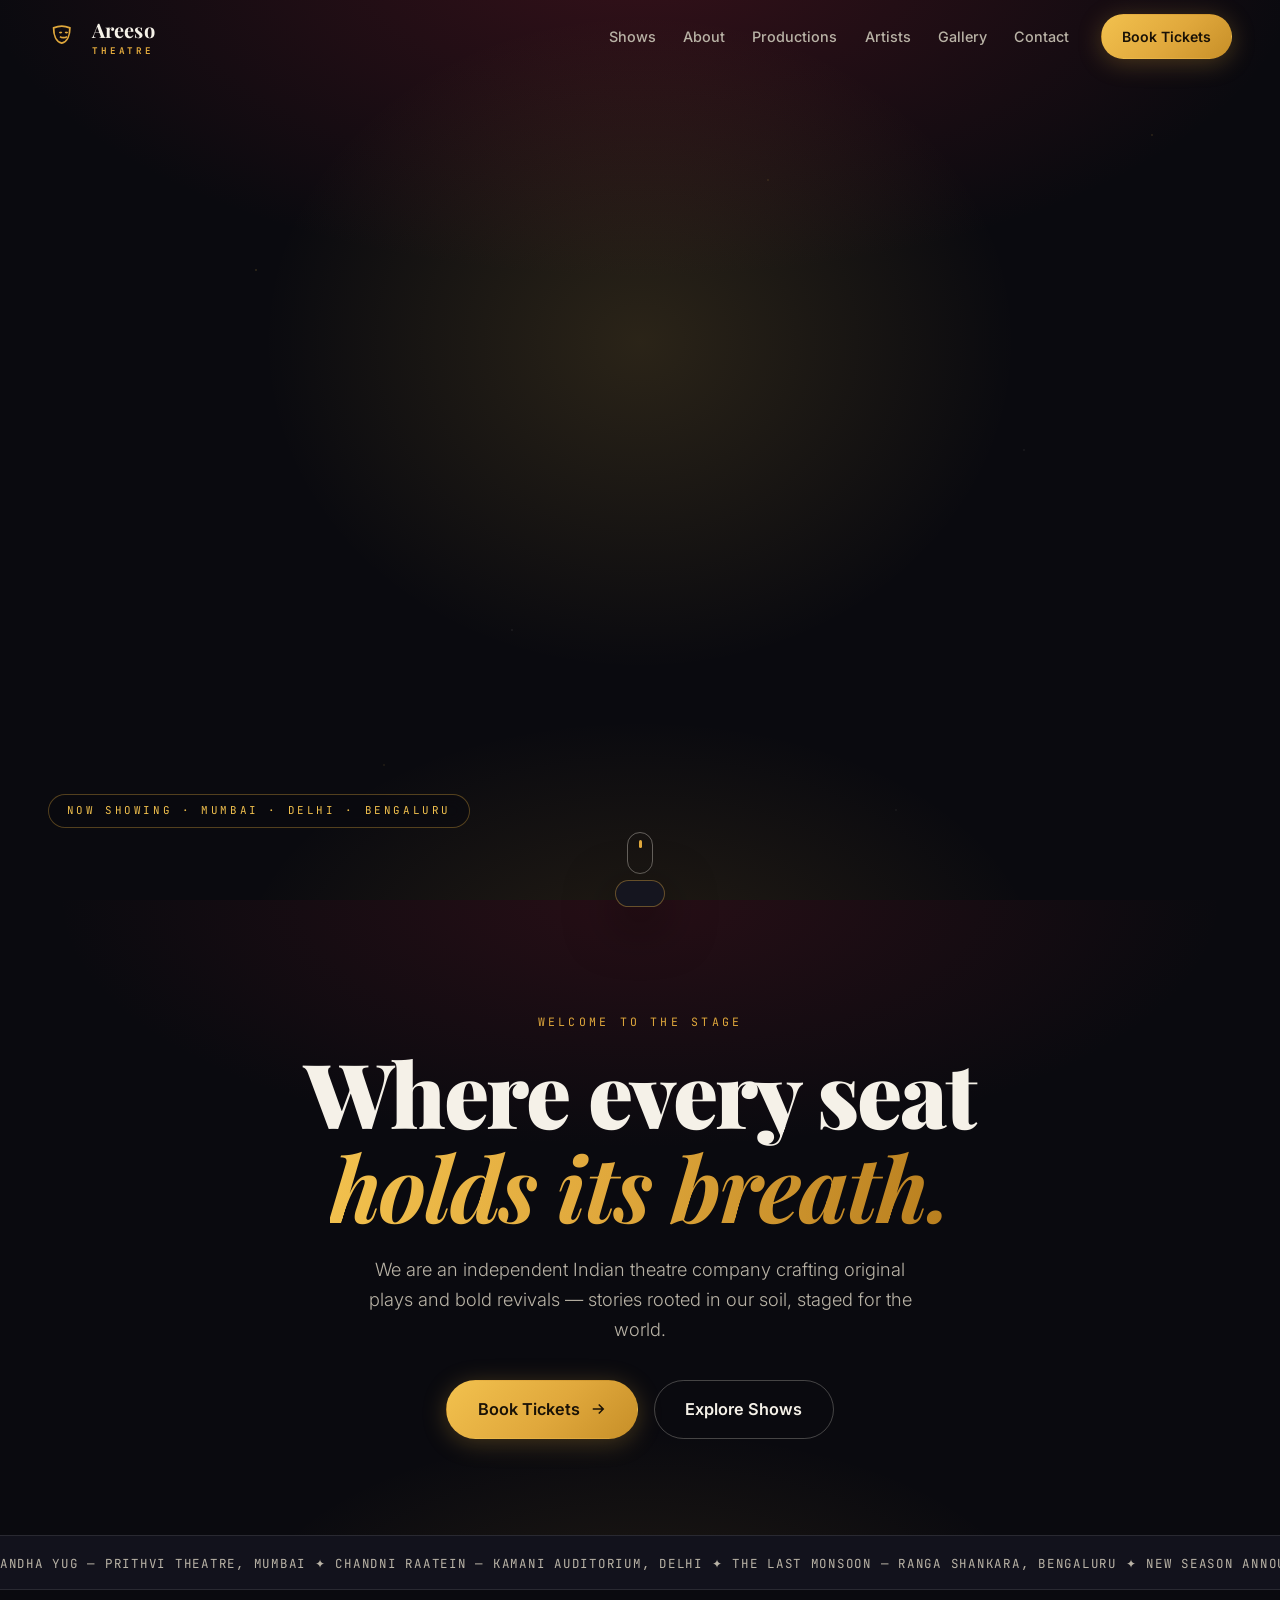
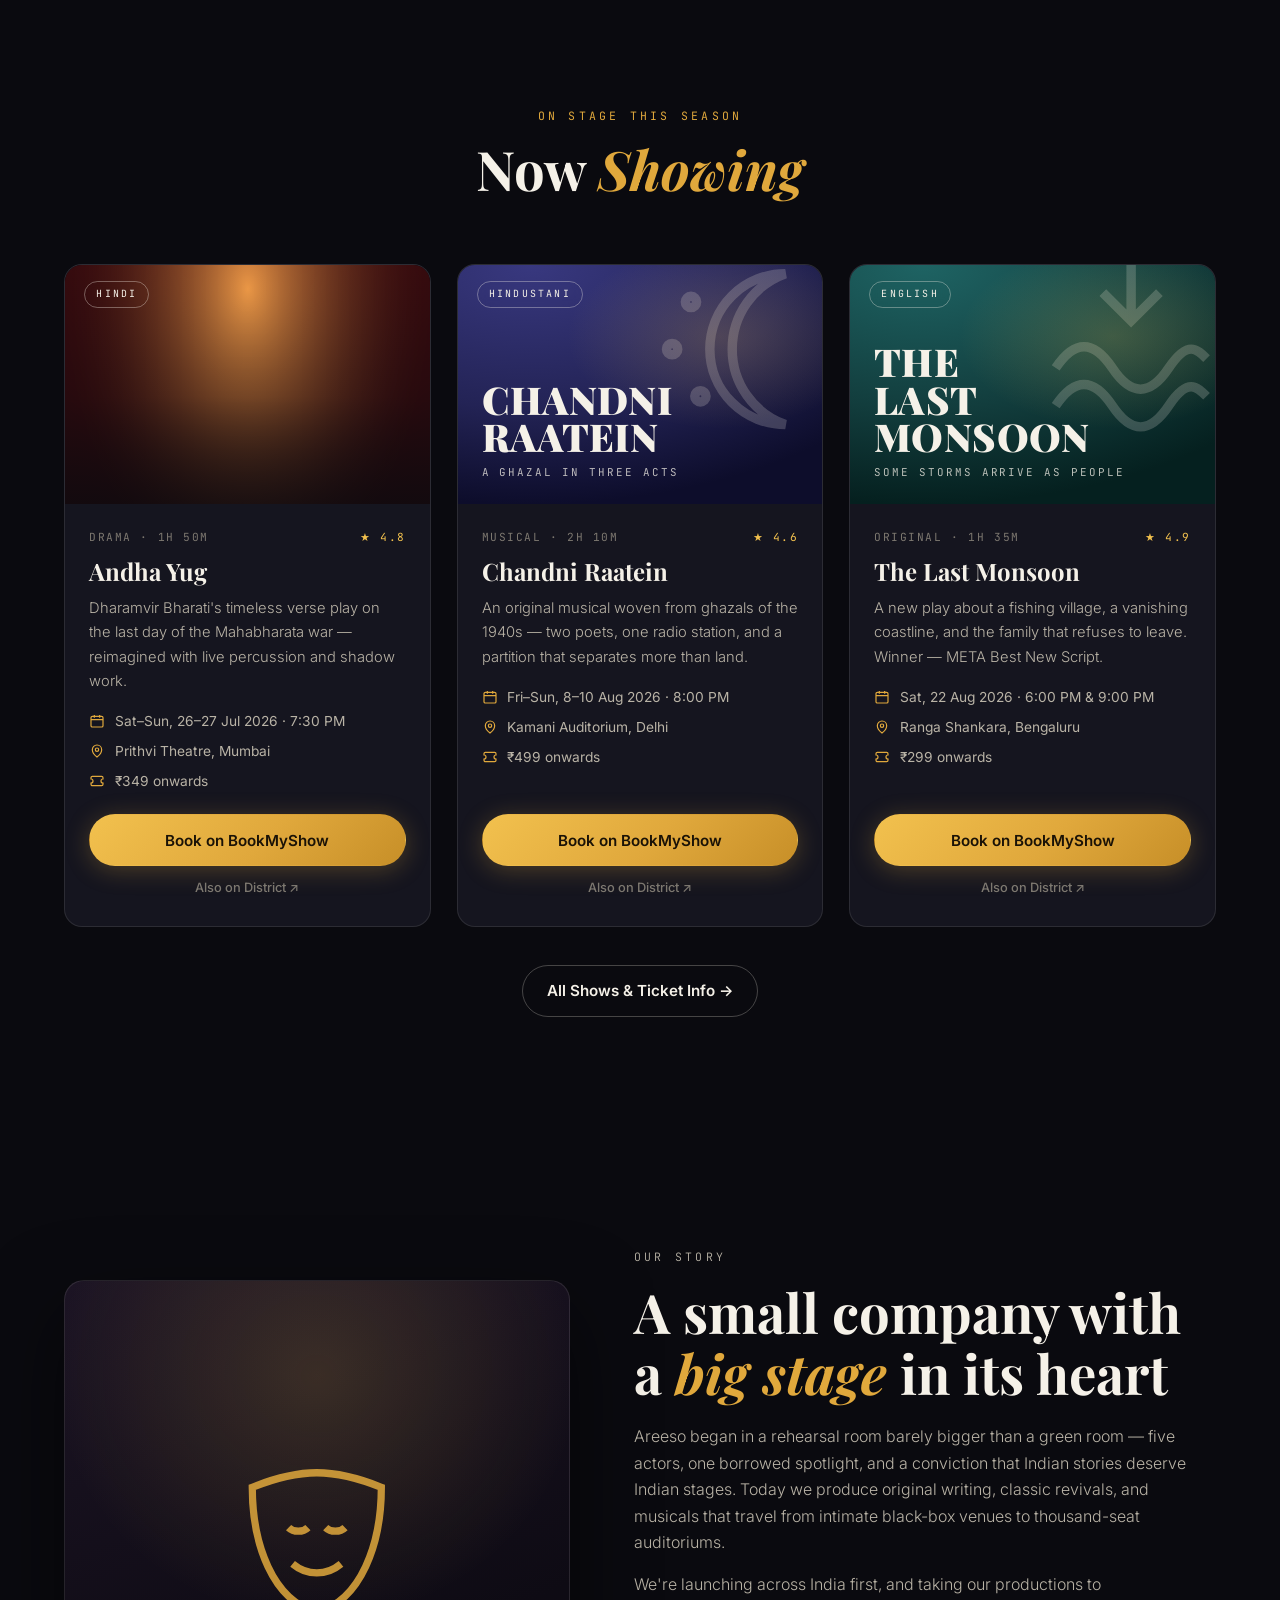
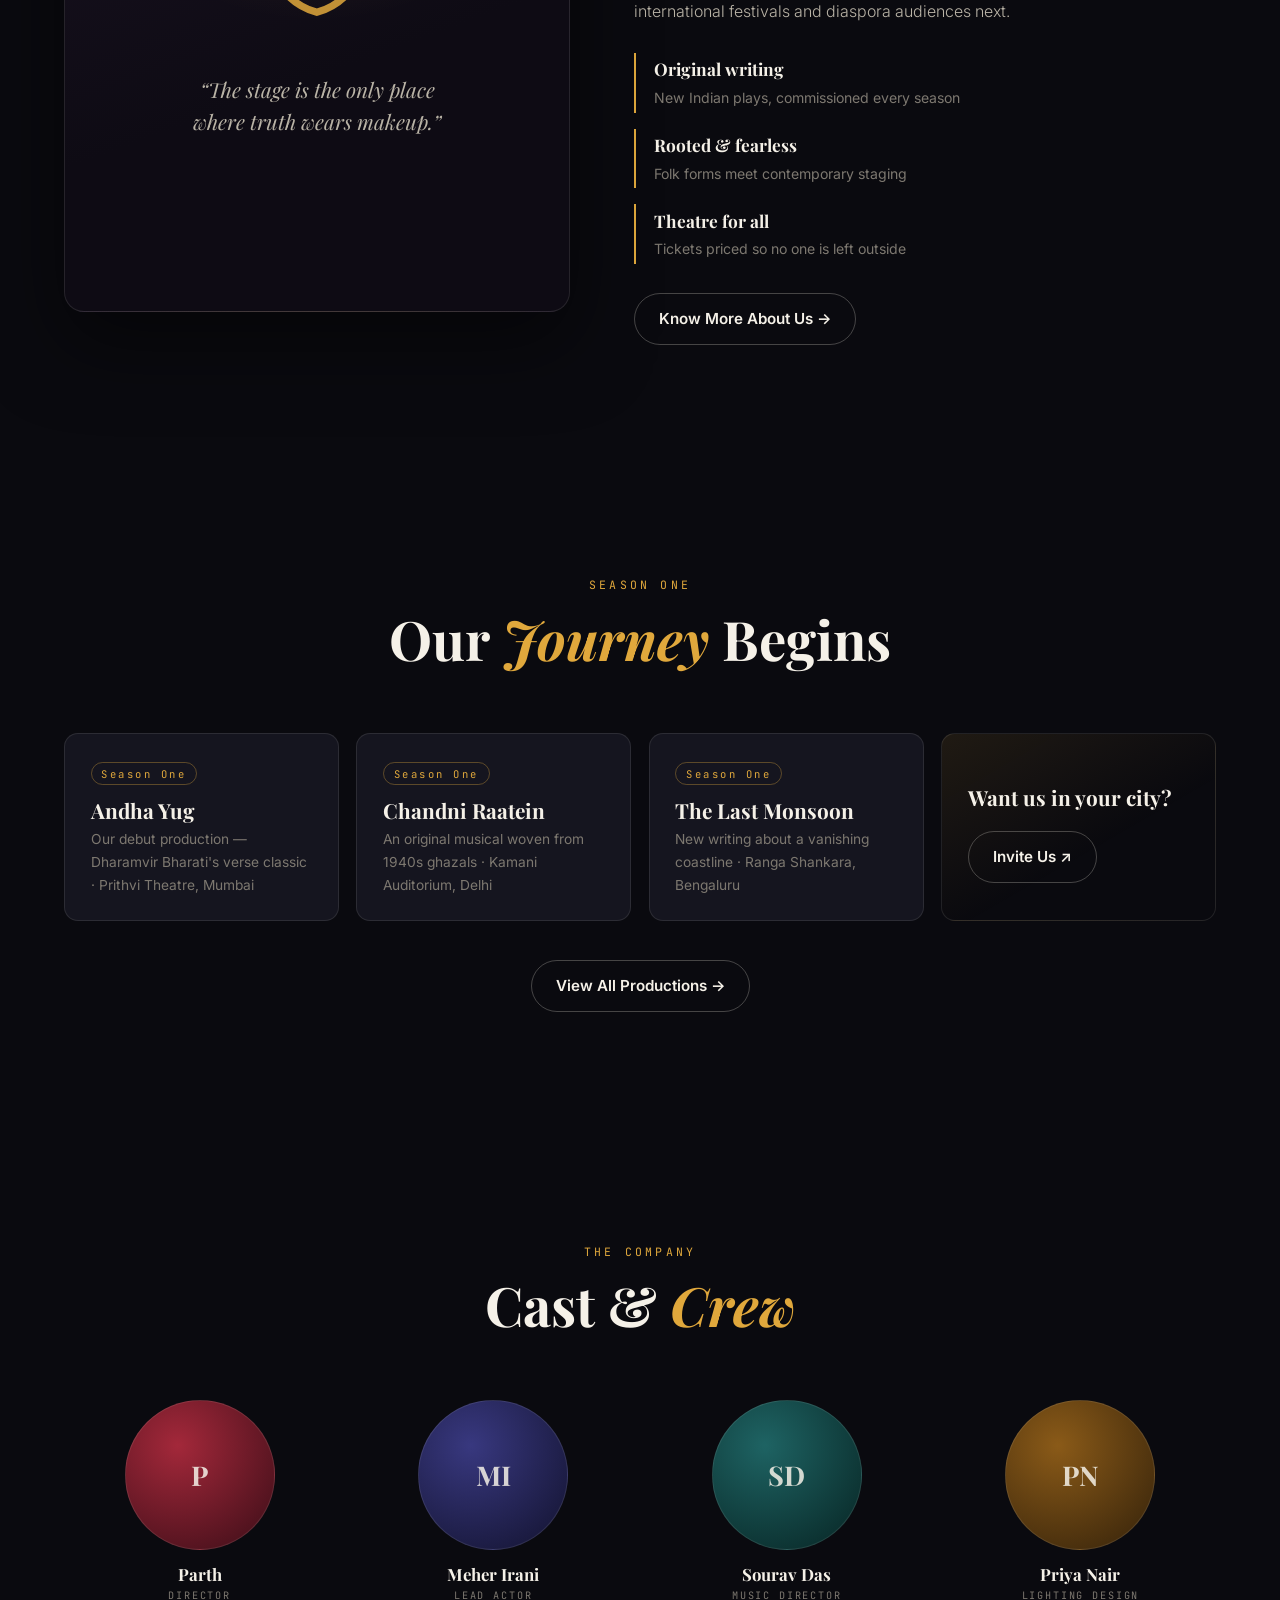
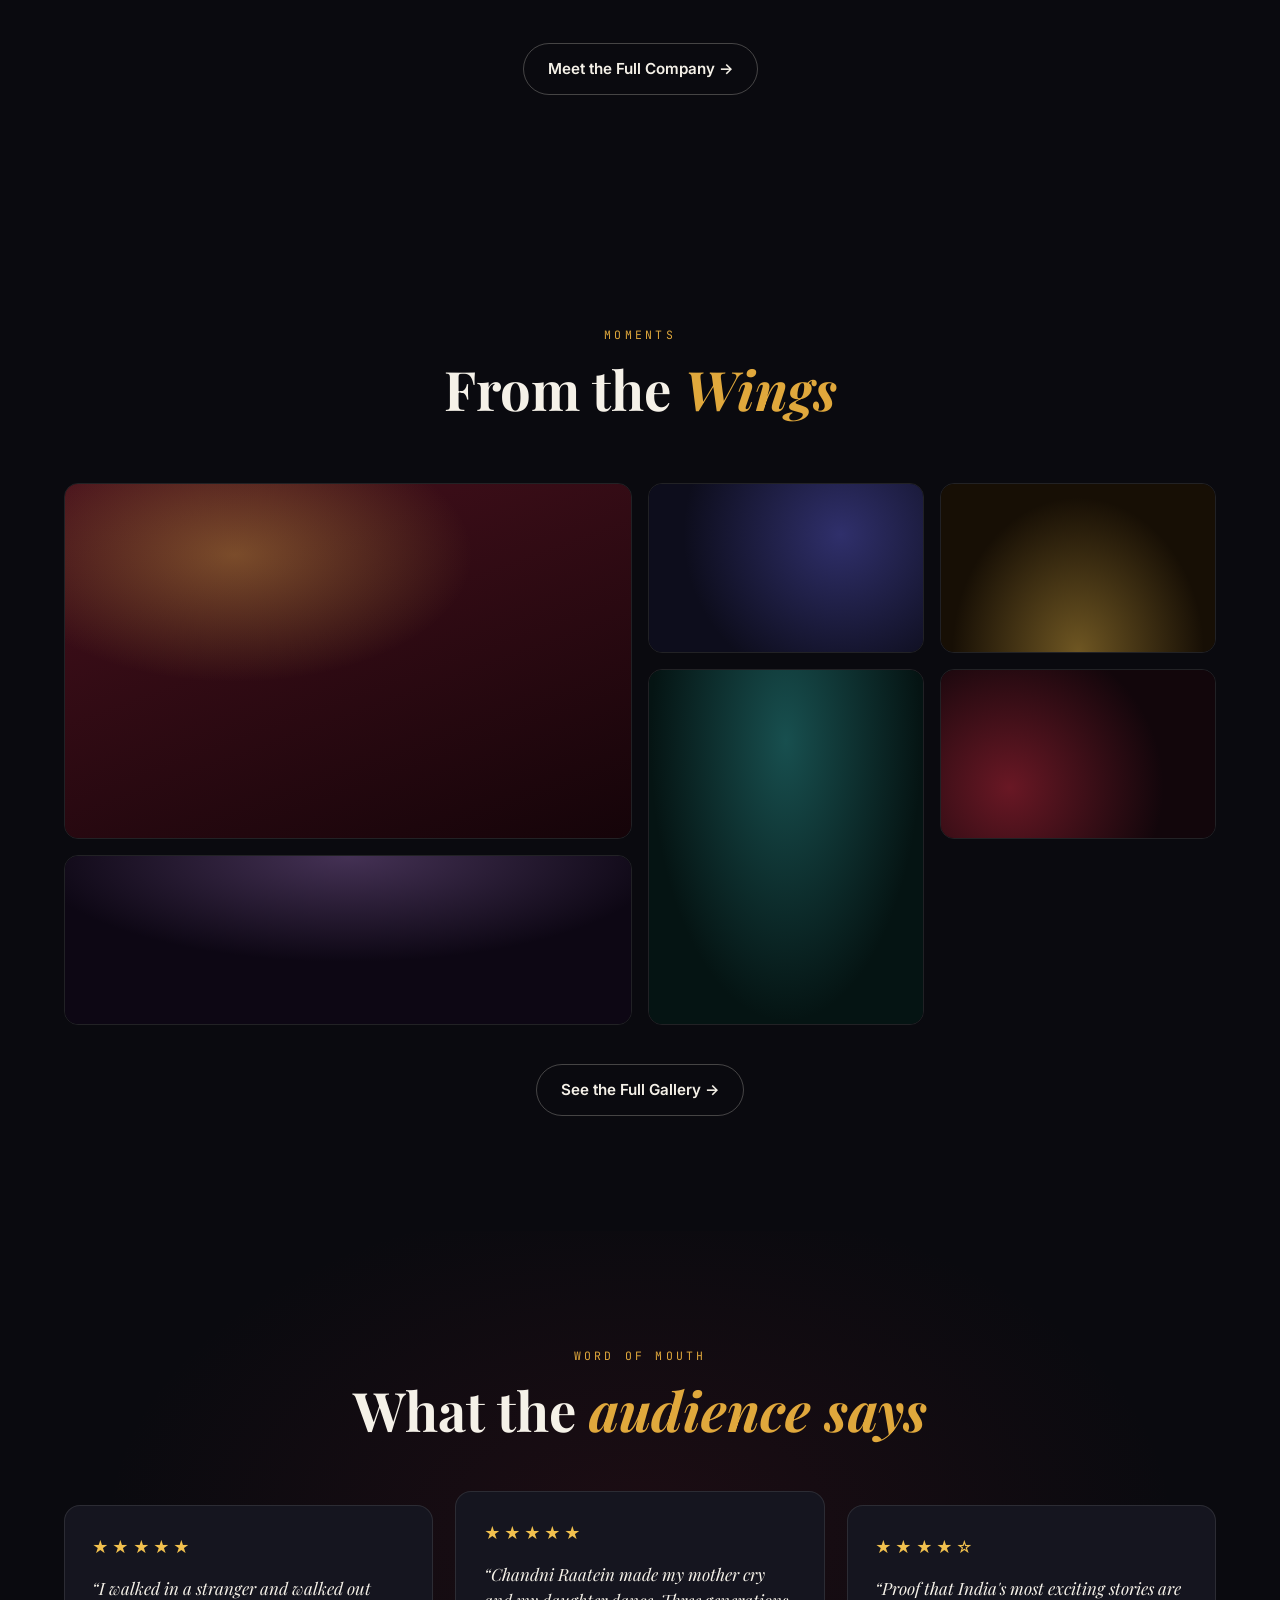
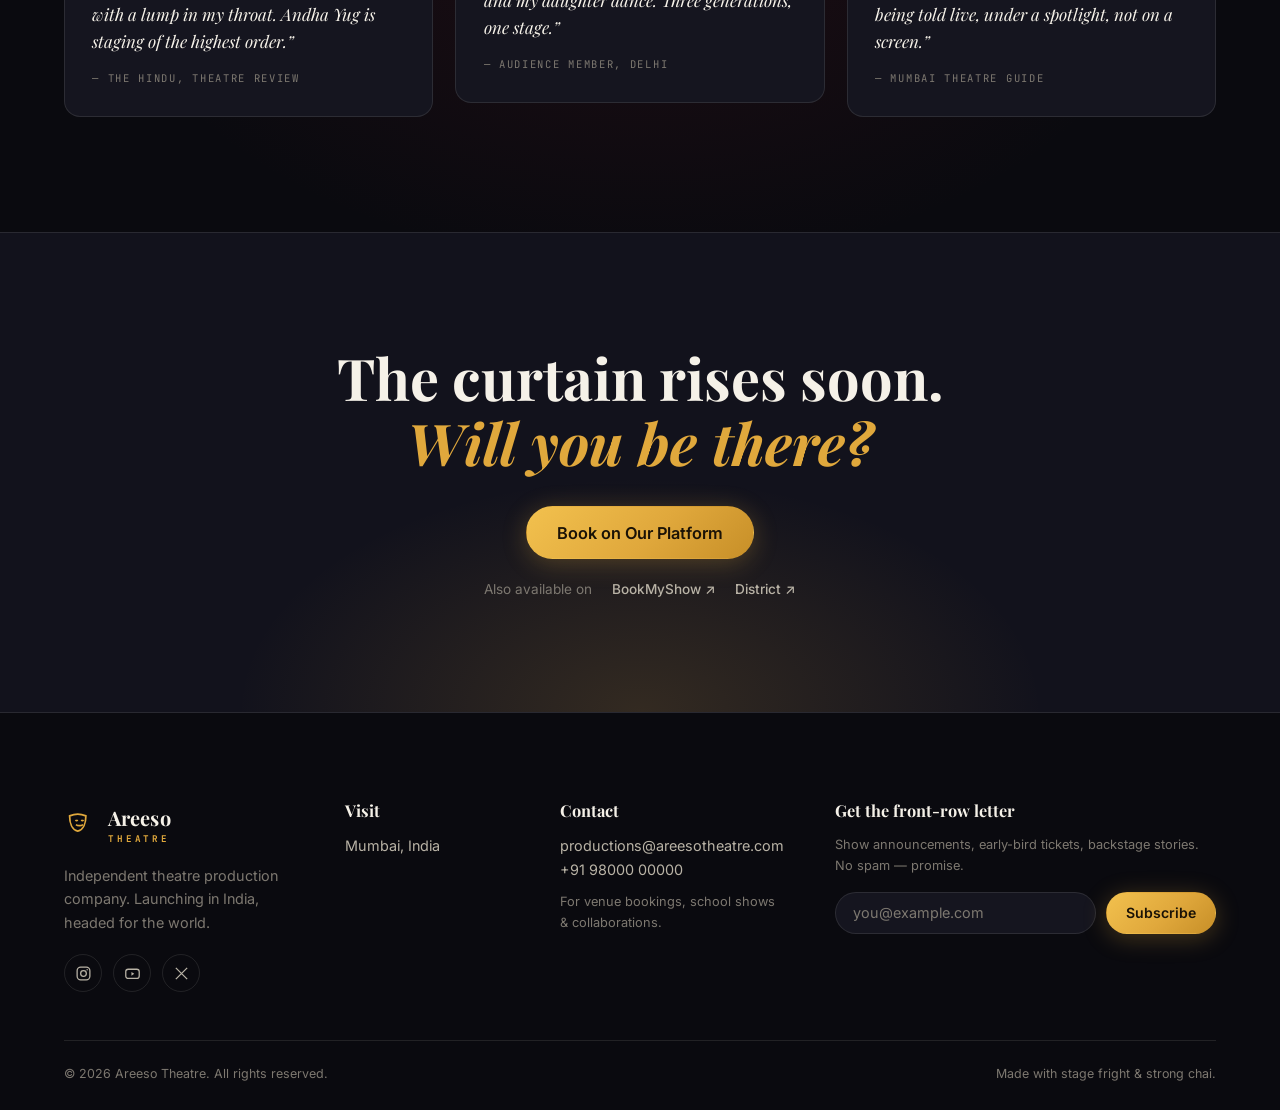
==== commit 8bea658f: "Set Mumbai as the company address, Parth as Director Co-Authored-By: Claude Fable 5 <noreply@anthrop" ====
--- a/index.html
+++ b/index.html
@@ -244,7 +244,7 @@
 
       <div class="footer__col">
         <h3>Visit</h3>
-        <p>Areeso Studio<br/>14, Aram Nagar Part 2<br/>Versova, Mumbai 400061</p>
+        <p>Mumbai, India</p>
       </div>
 
       <div class="footer__col">
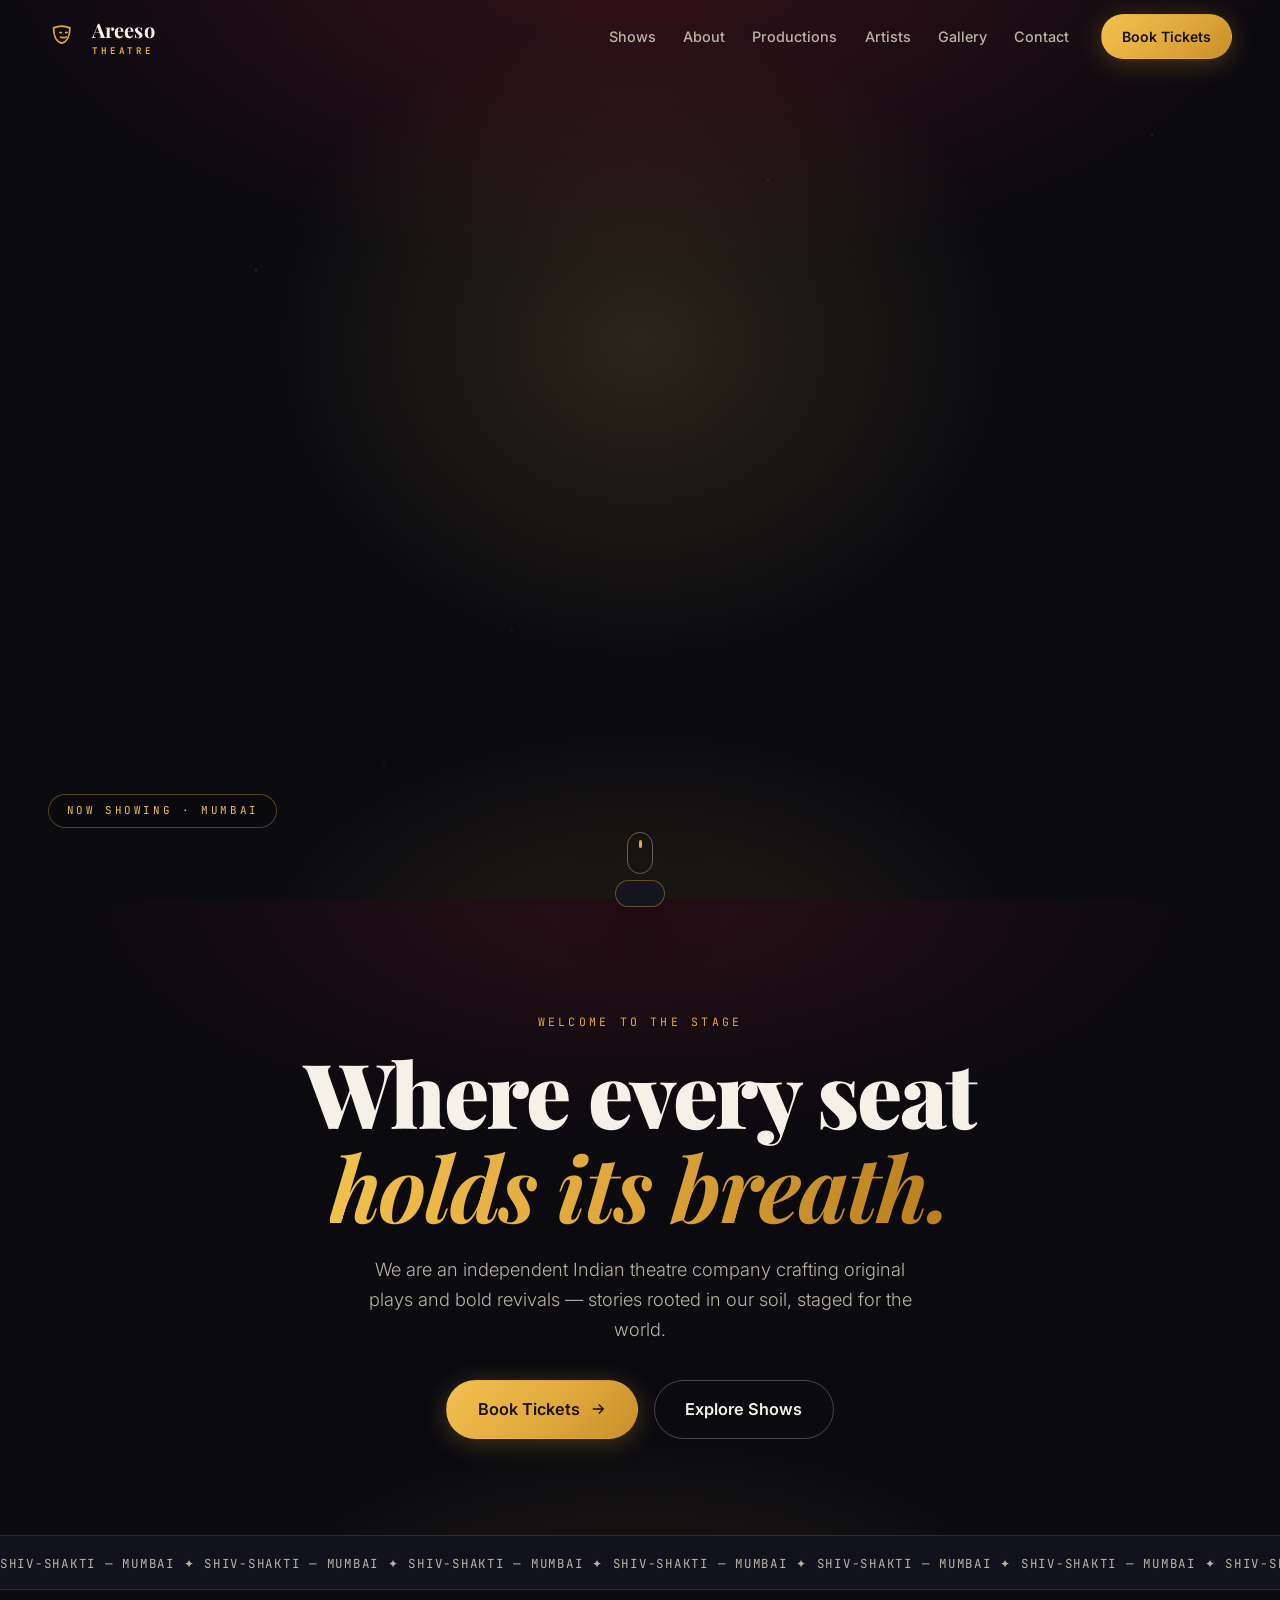
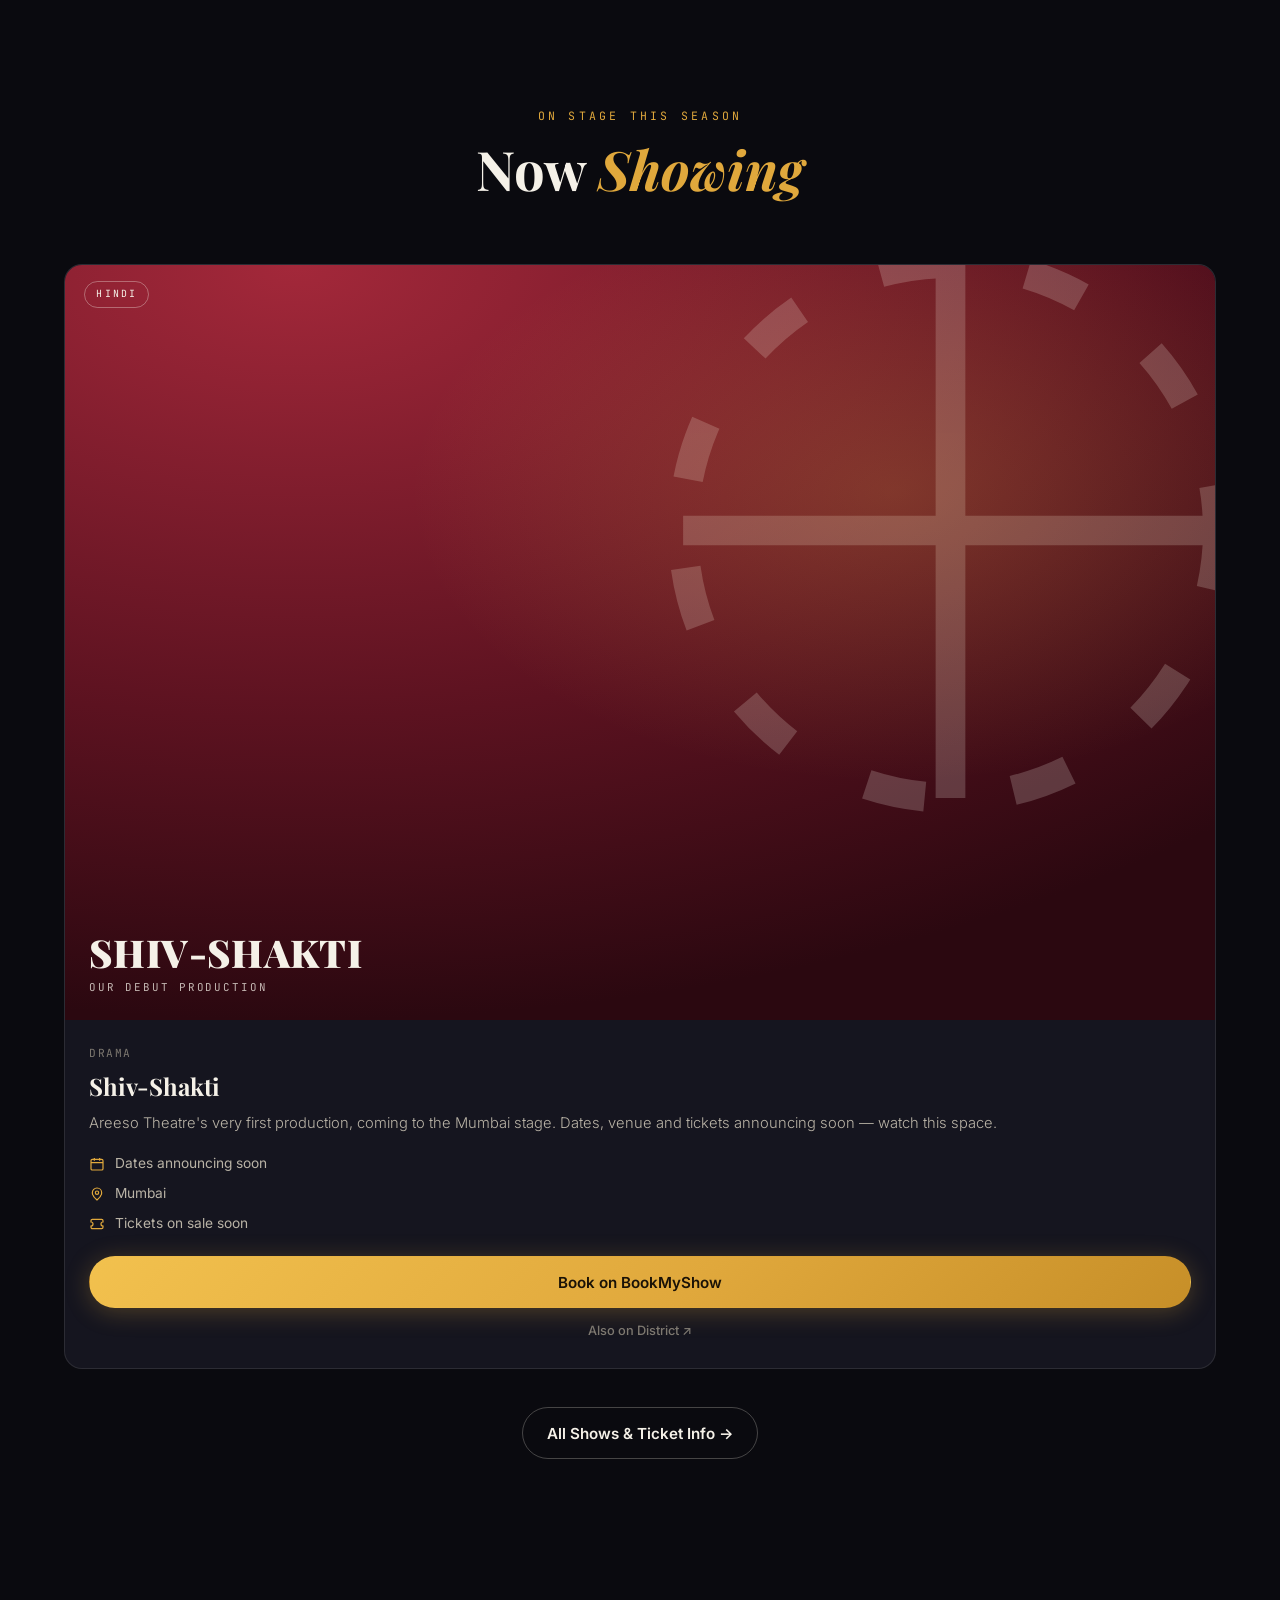
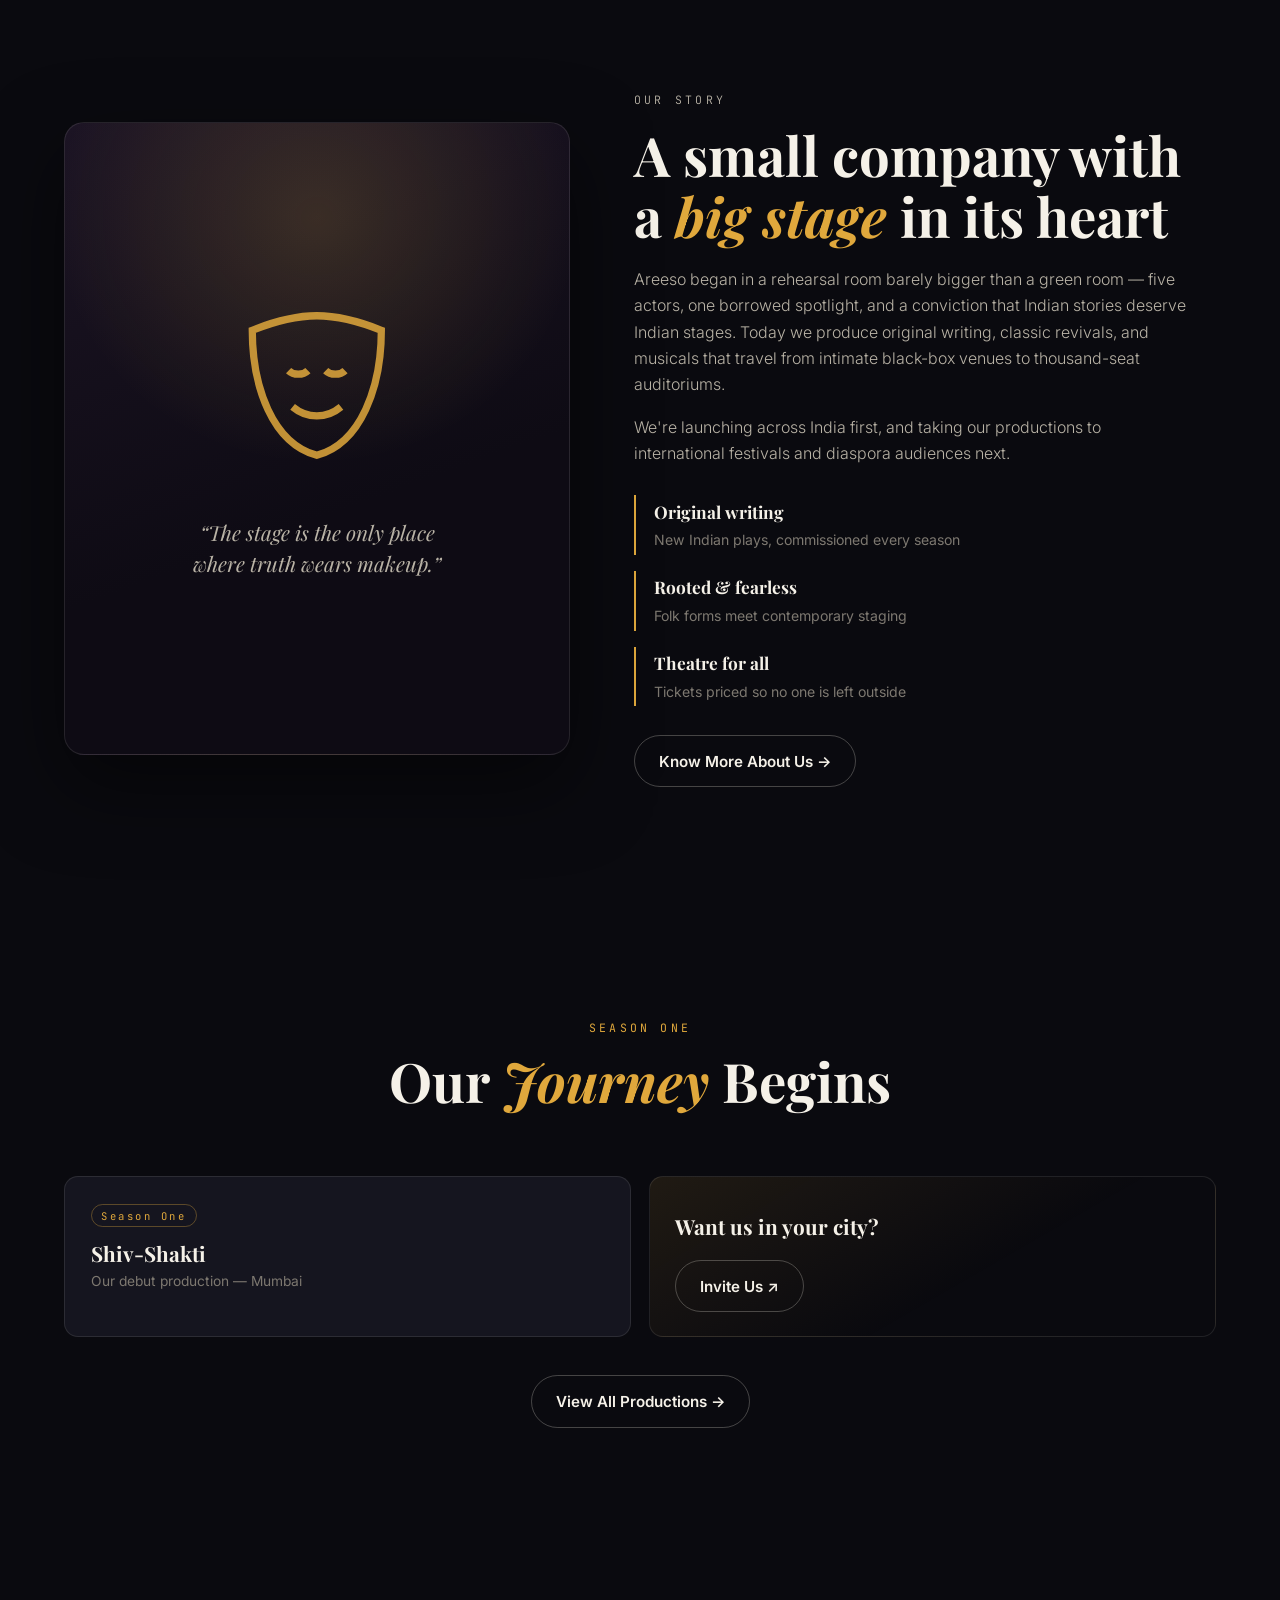
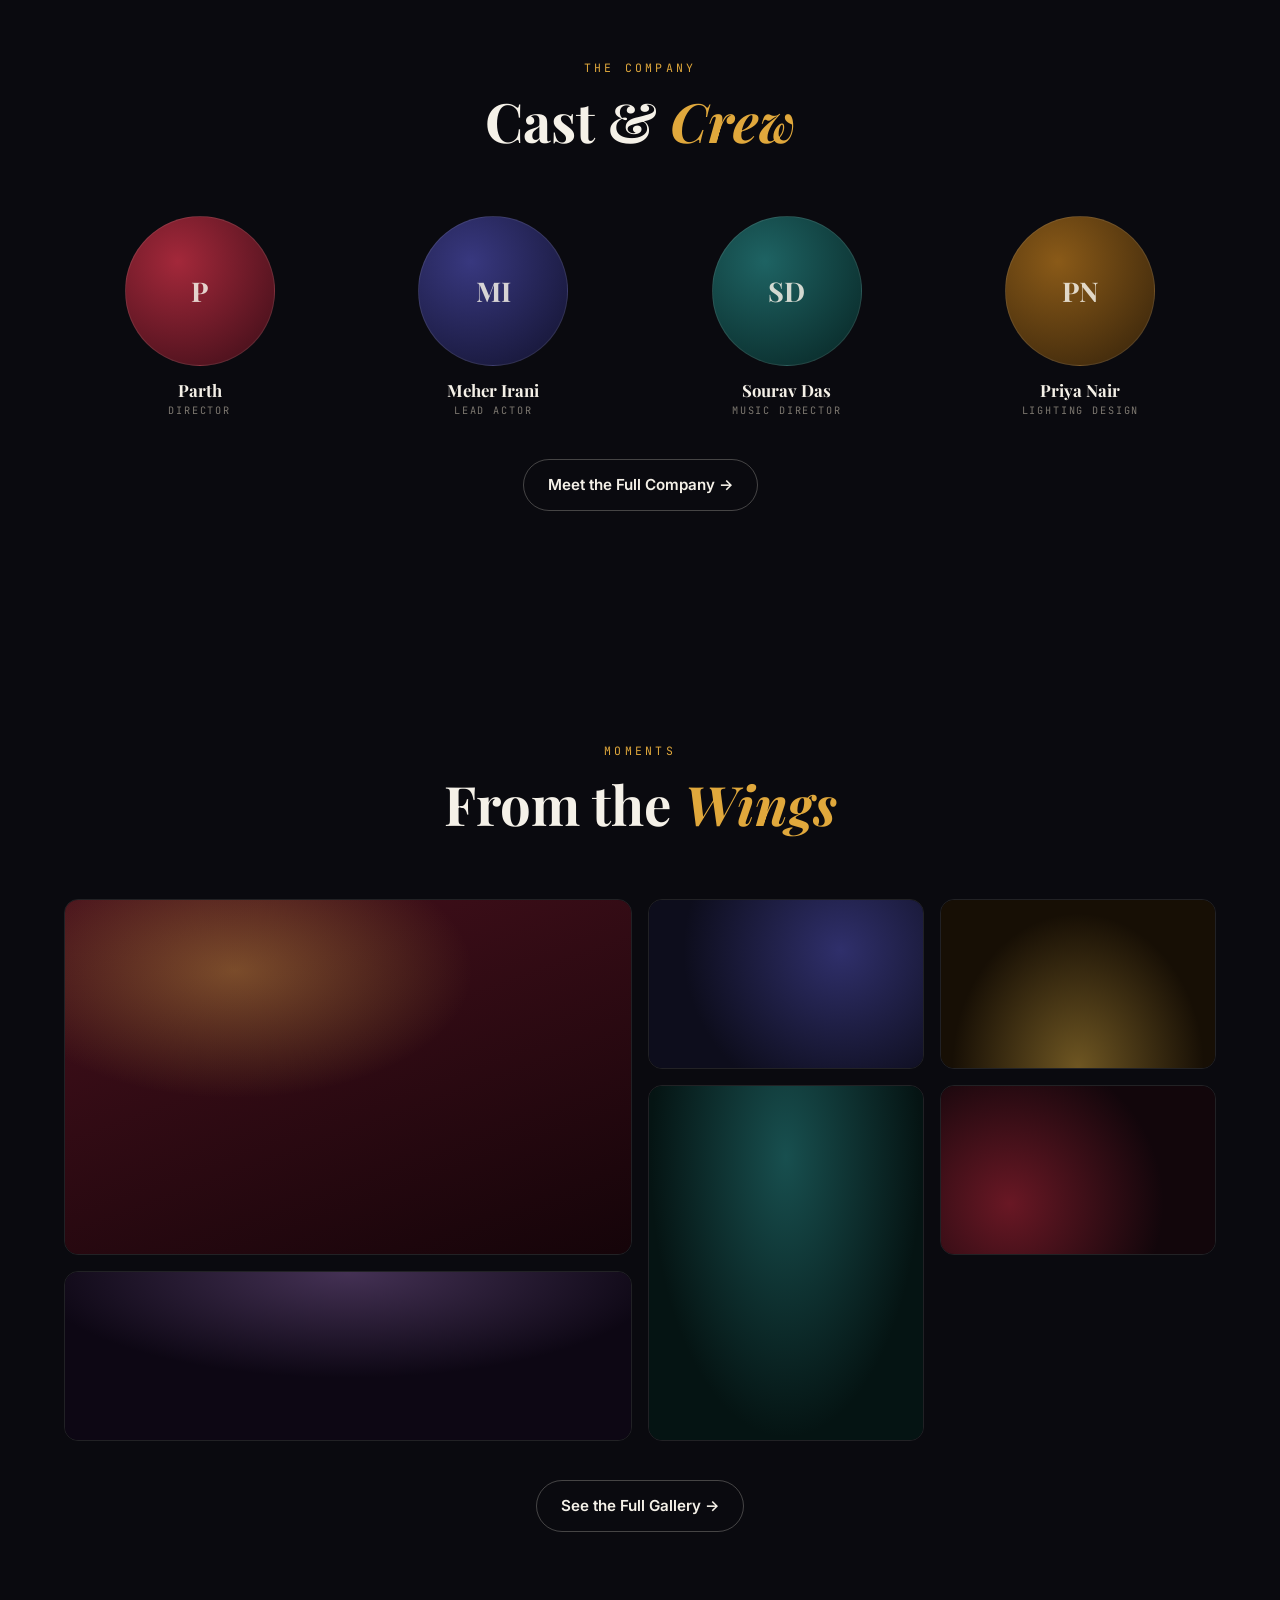
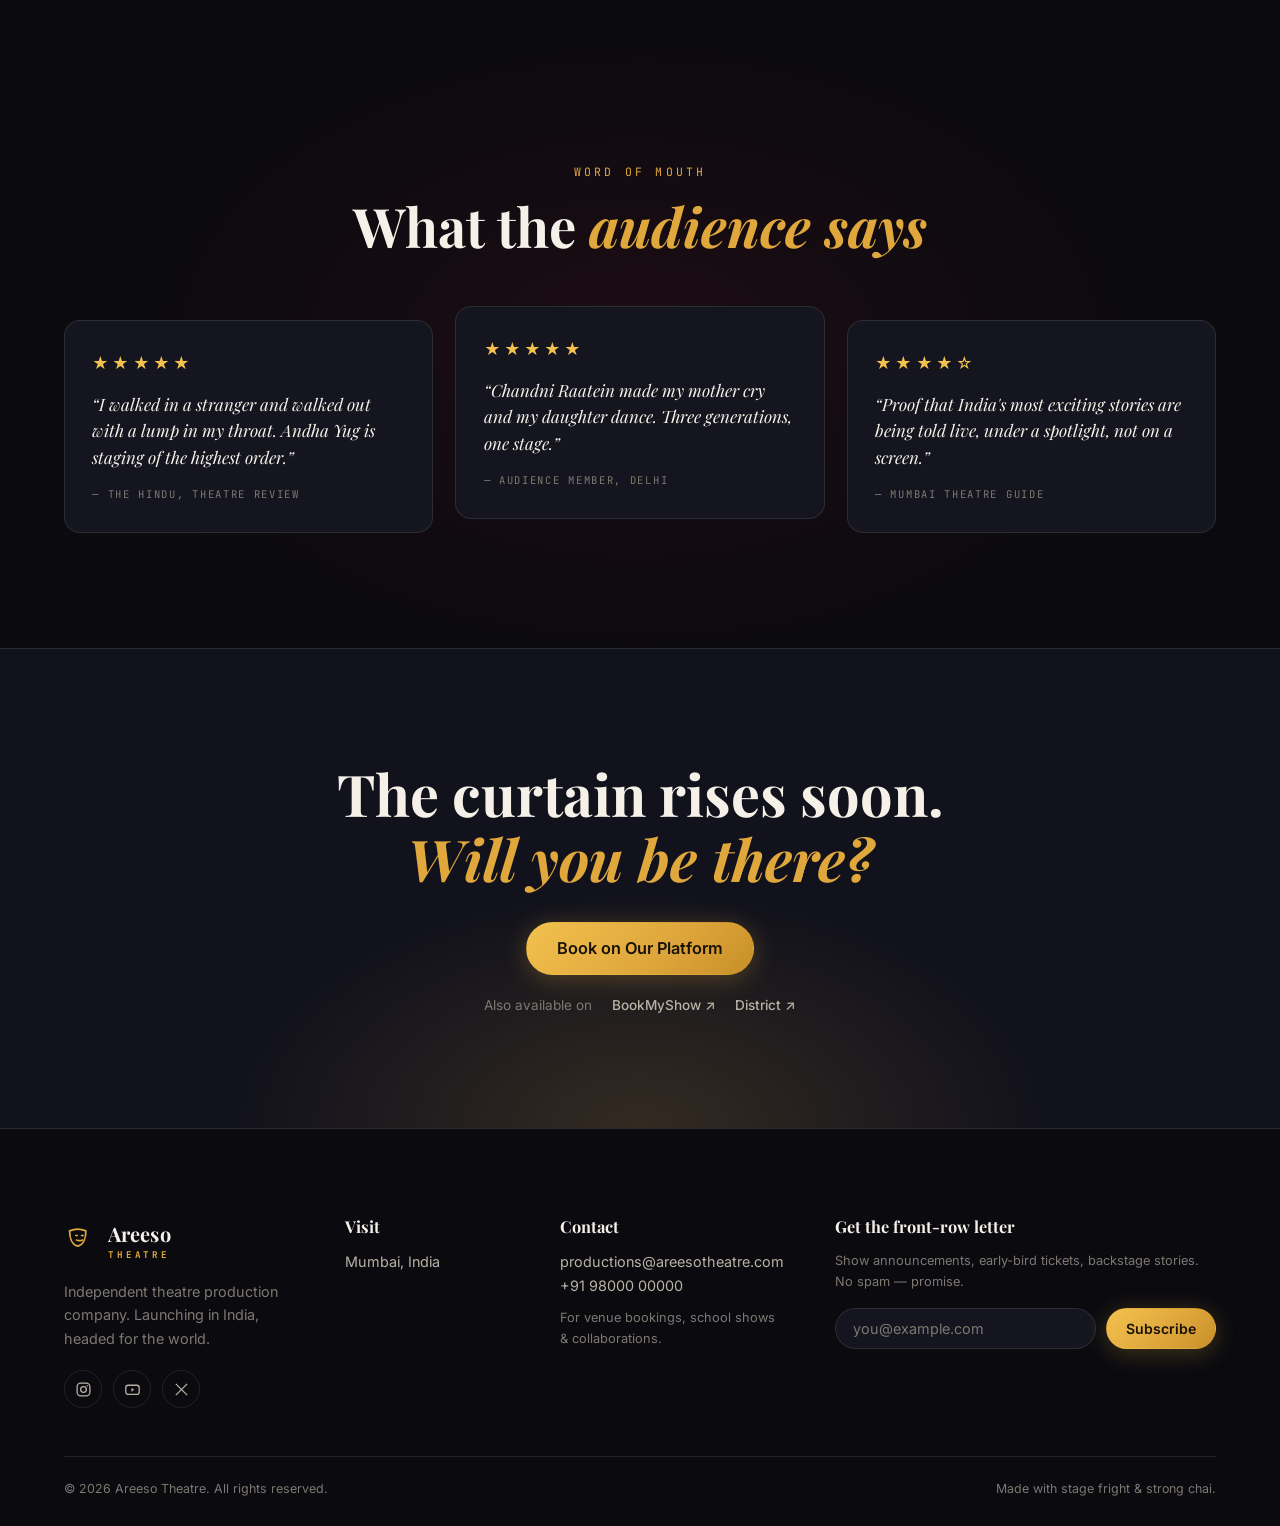
==== commit 2f0a03f5: "Single real show: Shiv-Shakti, Mumbai Replace the three sample shows with the company's actual debut" ====
--- a/index.html
+++ b/index.html
@@ -57,7 +57,7 @@
     <div class="hero__spotlight" aria-hidden="true"></div>
     <div class="hero__dust" aria-hidden="true"></div>
 
-    <div class="hero__chip reveal">Now Showing &middot; Mumbai &middot; Delhi &middot; Bengaluru</div>
+    <div class="hero__chip reveal">Now Showing &middot; Mumbai</div>
     <p class="hero__caption" id="heroCaption"></p>
 
     <a class="hero__scroll" href="#intro" aria-label="Scroll down">
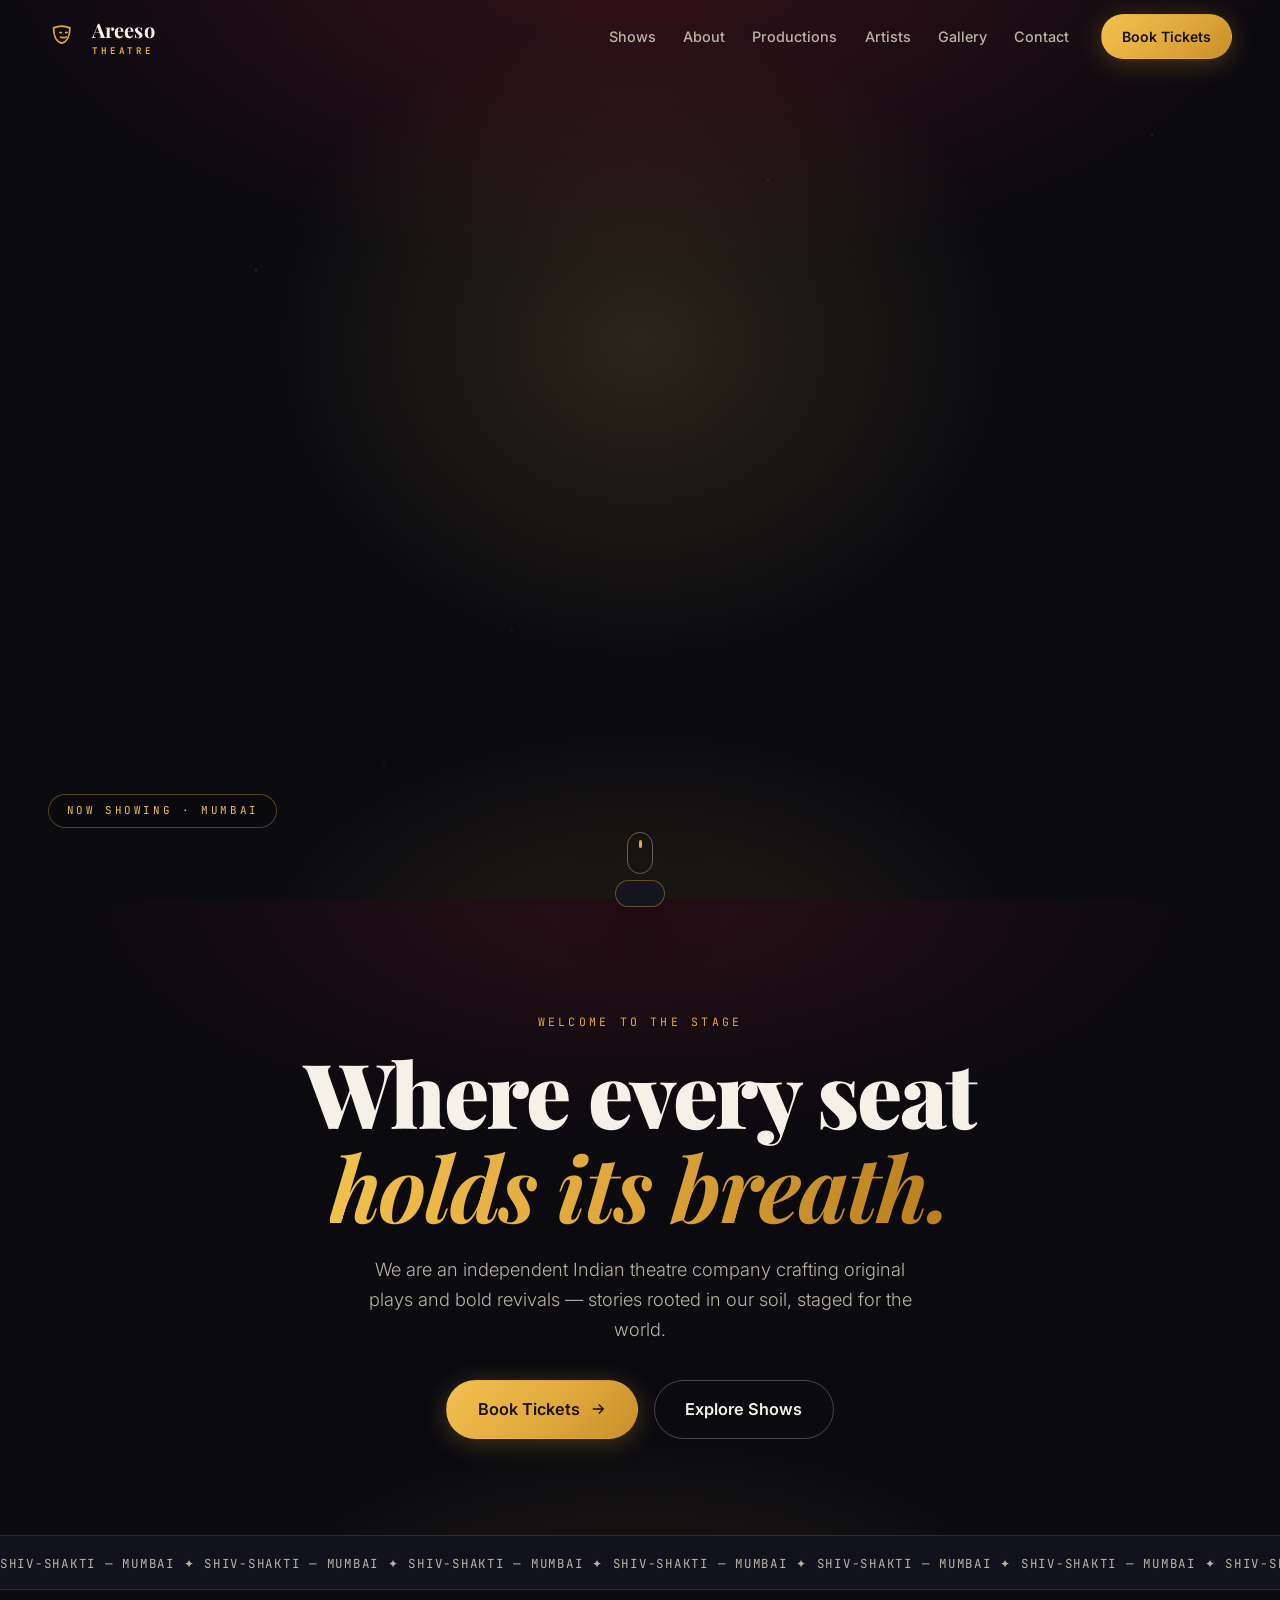
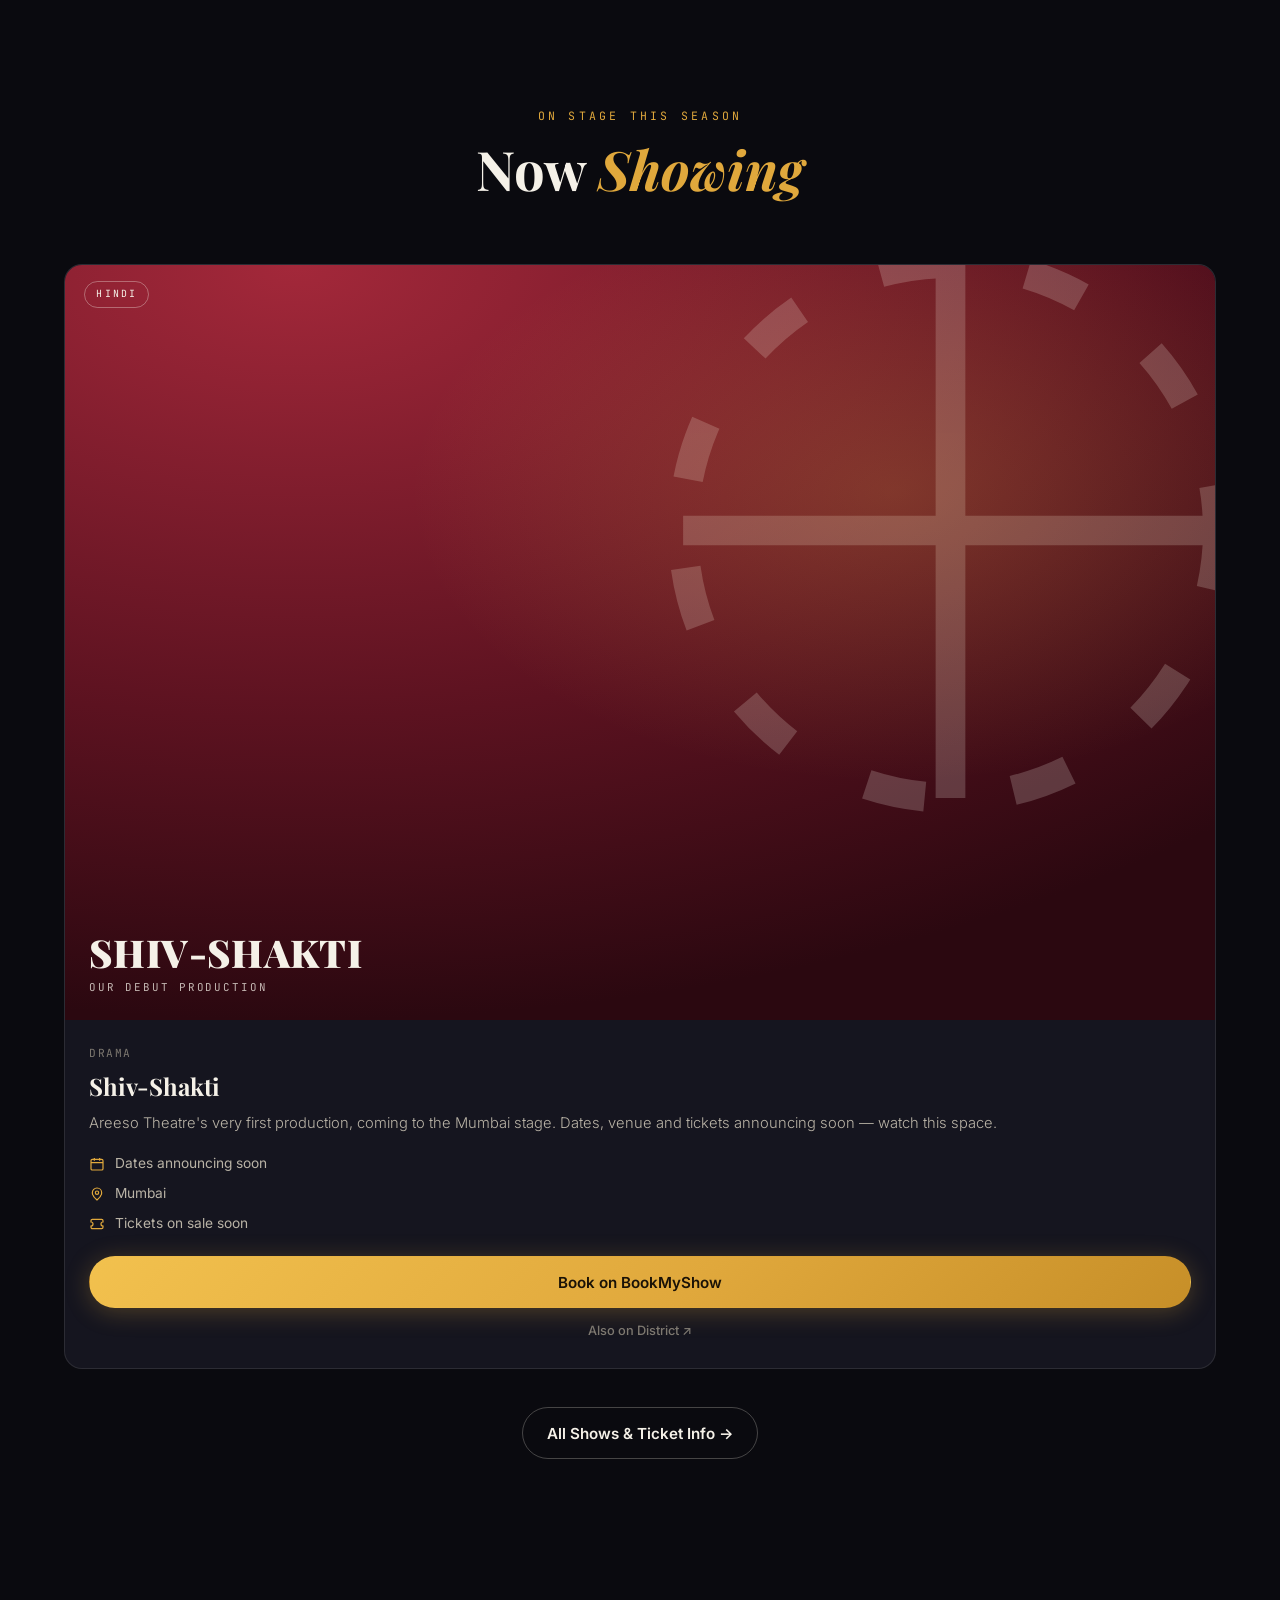
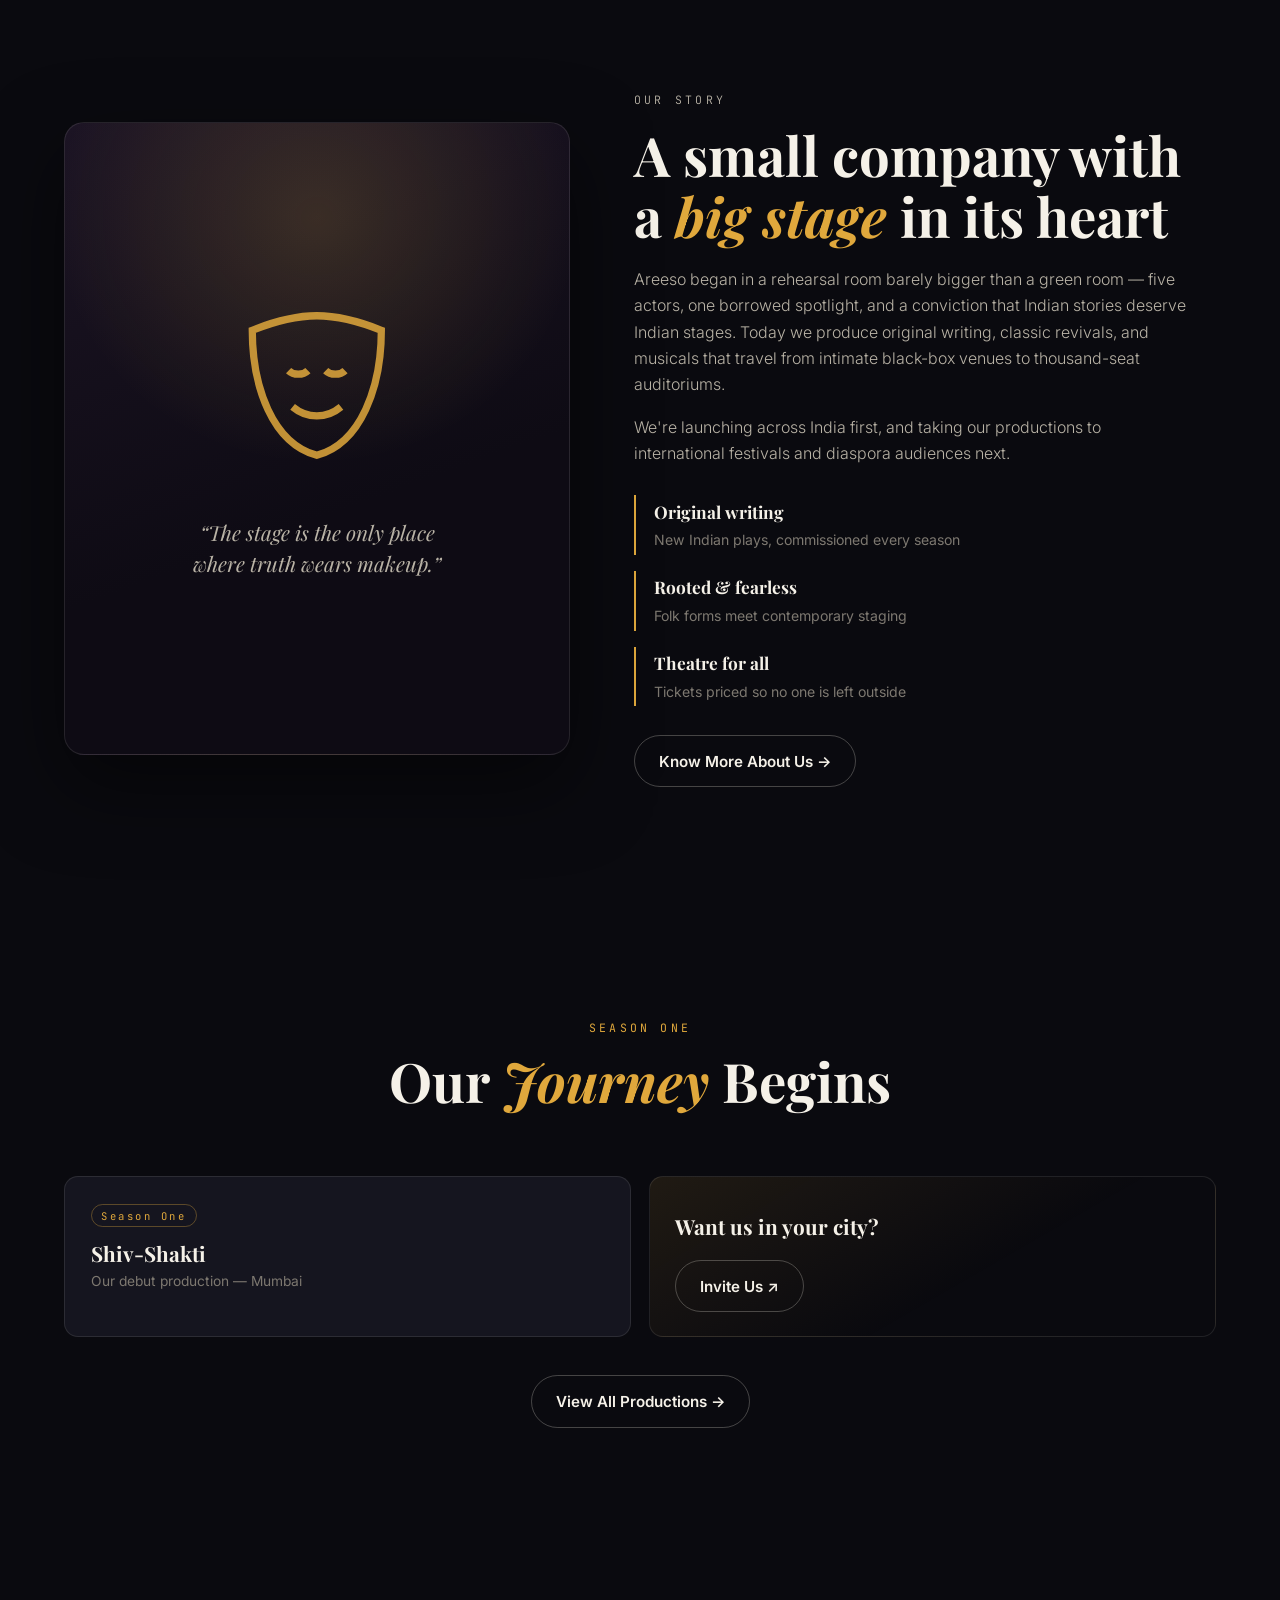
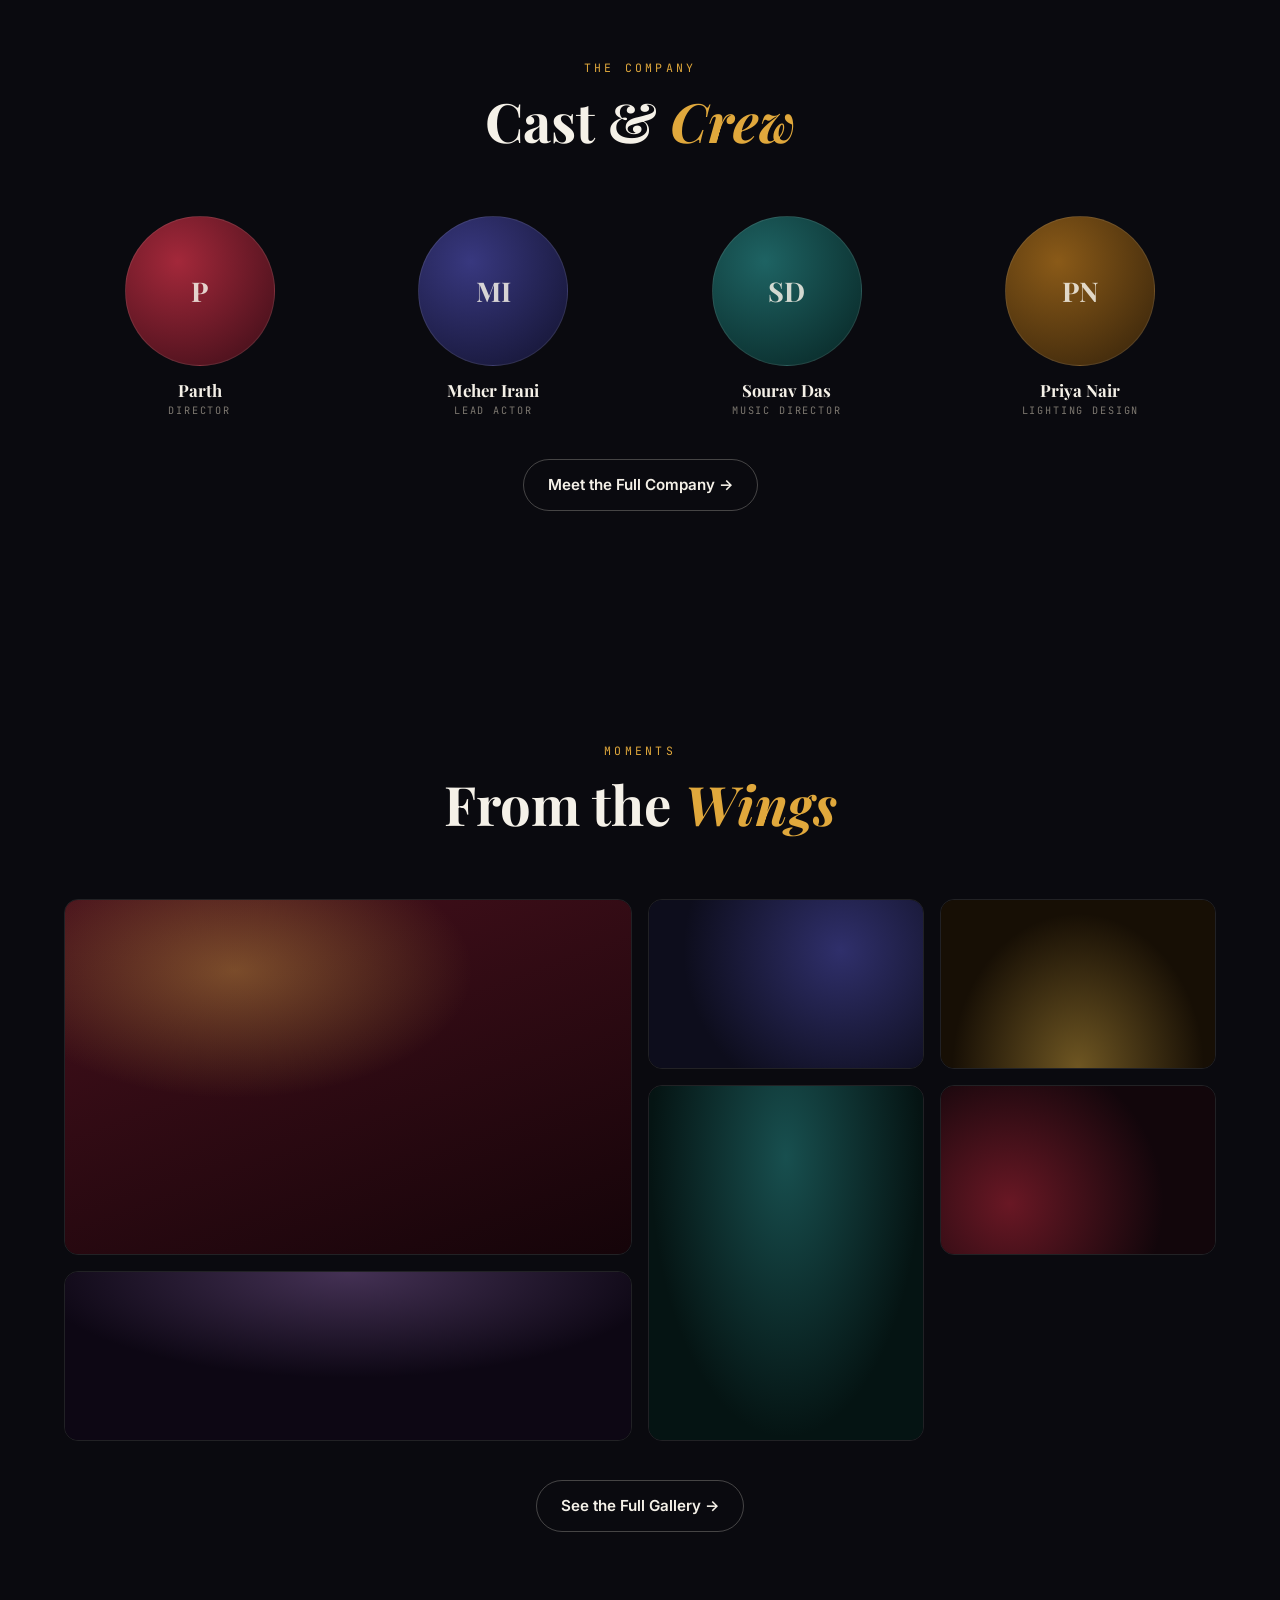
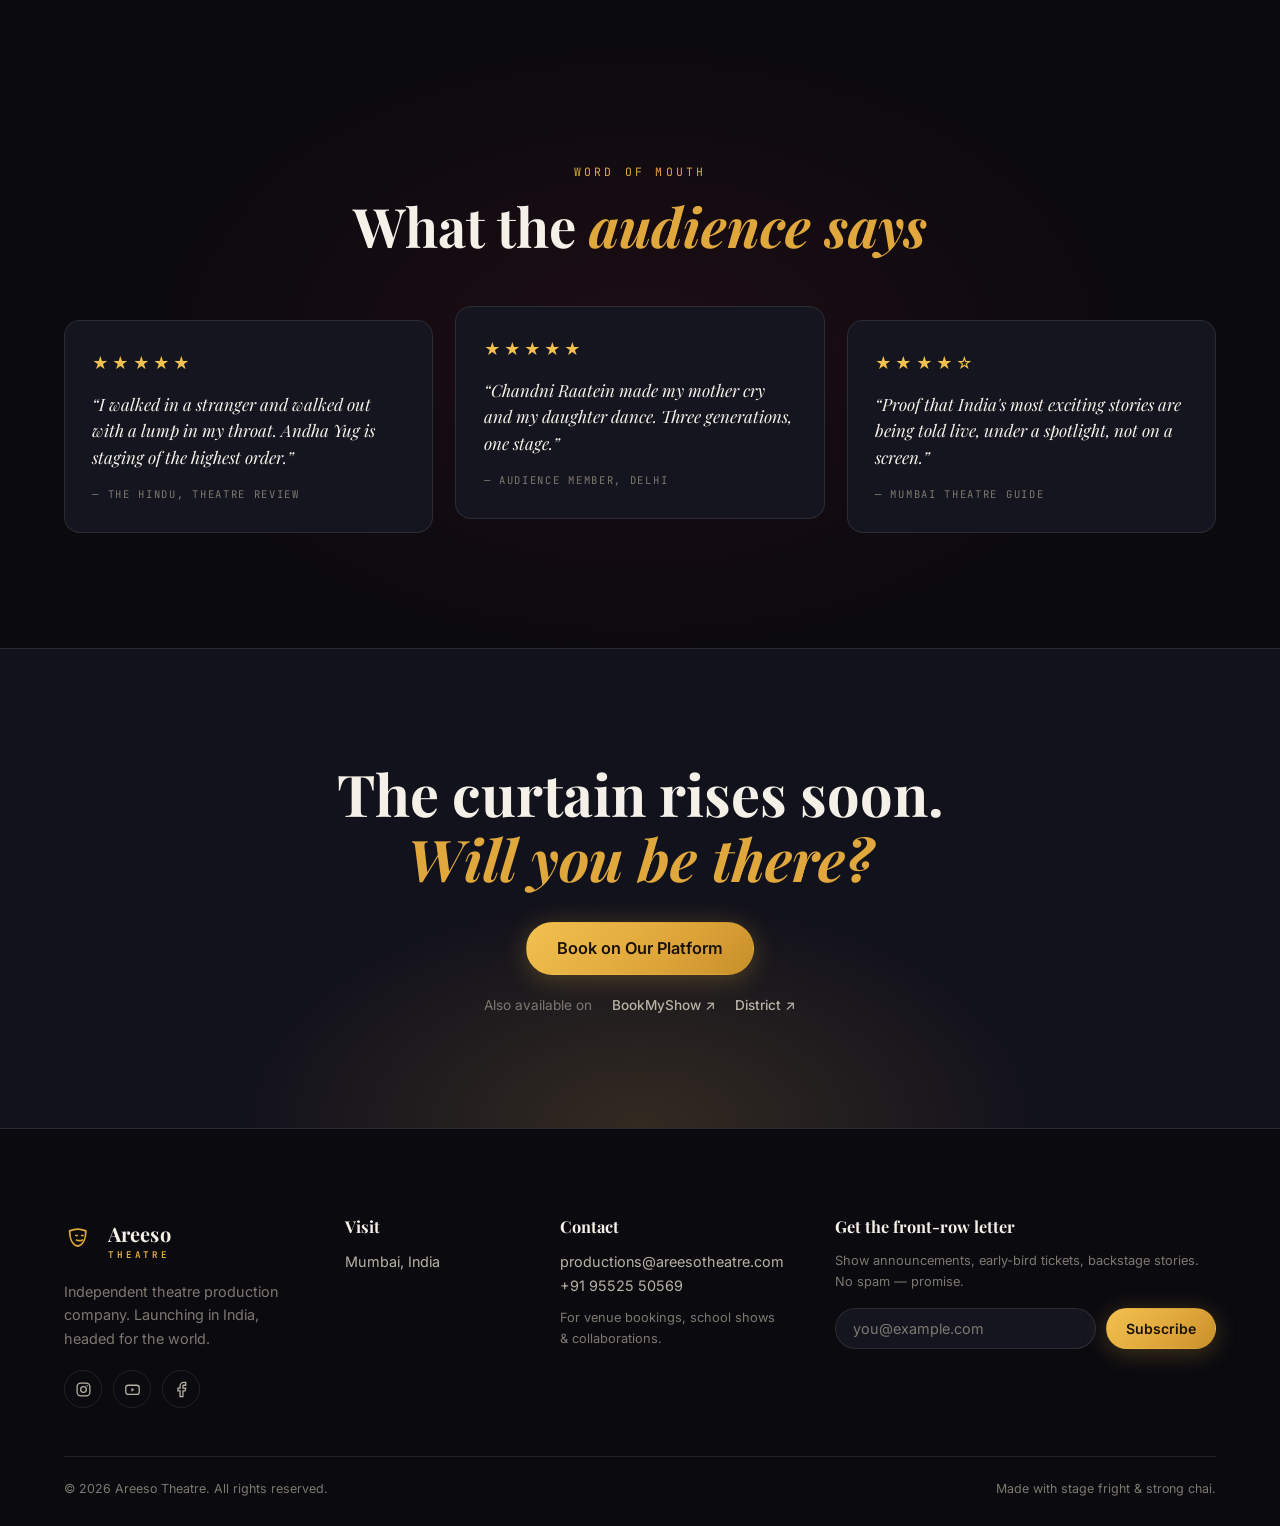
==== commit 6bad4399: "Add real social links (Instagram, YouTube, Facebook) and phone number Wire the footer/contact social" ====
--- a/index.html
+++ b/index.html
@@ -236,9 +236,9 @@
         </a>
         <p>Independent theatre production company. Launching in India, headed for the world.</p>
         <div class="footer__social">
-          <a href="#" aria-label="Instagram"><svg viewBox="0 0 24 24" fill="none" stroke="currentColor" stroke-width="1.8"><rect x="3" y="3" width="18" height="18" rx="5"/><circle cx="12" cy="12" r="4"/><circle cx="17.2" cy="6.8" r="1" fill="currentColor" stroke="none"/></svg></a>
-          <a href="#" aria-label="YouTube"><svg viewBox="0 0 24 24" fill="none" stroke="currentColor" stroke-width="1.8"><rect x="2.5" y="6" width="19" height="13" rx="3.5"/><path d="M10.5 10l4 2.5-4 2.5Z" fill="currentColor" stroke="none"/></svg></a>
-          <a href="#" aria-label="X (Twitter)"><svg viewBox="0 0 24 24" fill="none" stroke="currentColor" stroke-width="1.8"><path d="M4 4l16 16M20 4 4 20"/></svg></a>
+          <a href="https://www.instagram.com/areeso_theatre" target="_blank" rel="noopener" aria-label="Instagram"><svg viewBox="0 0 24 24" fill="none" stroke="currentColor" stroke-width="1.8"><rect x="3" y="3" width="18" height="18" rx="5"/><circle cx="12" cy="12" r="4"/><circle cx="17.2" cy="6.8" r="1" fill="currentColor" stroke="none"/></svg></a>
+          <a href="https://www.youtube.com/@theareesotheatre1881" target="_blank" rel="noopener" aria-label="YouTube"><svg viewBox="0 0 24 24" fill="none" stroke="currentColor" stroke-width="1.8"><rect x="2.5" y="6" width="19" height="13" rx="3.5"/><path d="M10.5 10l4 2.5-4 2.5Z" fill="currentColor" stroke="none"/></svg></a>
+          <a href="https://www.facebook.com/share/1Bwhd6JSqu/" target="_blank" rel="noopener" aria-label="Facebook"><svg viewBox="0 0 24 24" fill="none" stroke="currentColor" stroke-width="1.8"><path d="M18 2h-3a5 5 0 0 0-5 5v3H7v4h3v8h4v-8h3l1-4h-4V7a1 1 0 0 1 1-1h3z"/></svg></a>
         </div>
       </div>
 
@@ -250,7 +250,7 @@
       <div class="footer__col">
         <h3>Contact</h3>
         <p><a href="mailto:productions@areesotheatre.com">productions@areesotheatre.com</a><br/>
-        <a href="tel:+919800000000">+91 98000 00000</a></p>
+        <a href="tel:+919552550569">+91 95525 50569</a></p>
         <p class="footer__small">For venue bookings, school shows &amp; collaborations.</p>
       </div>
 
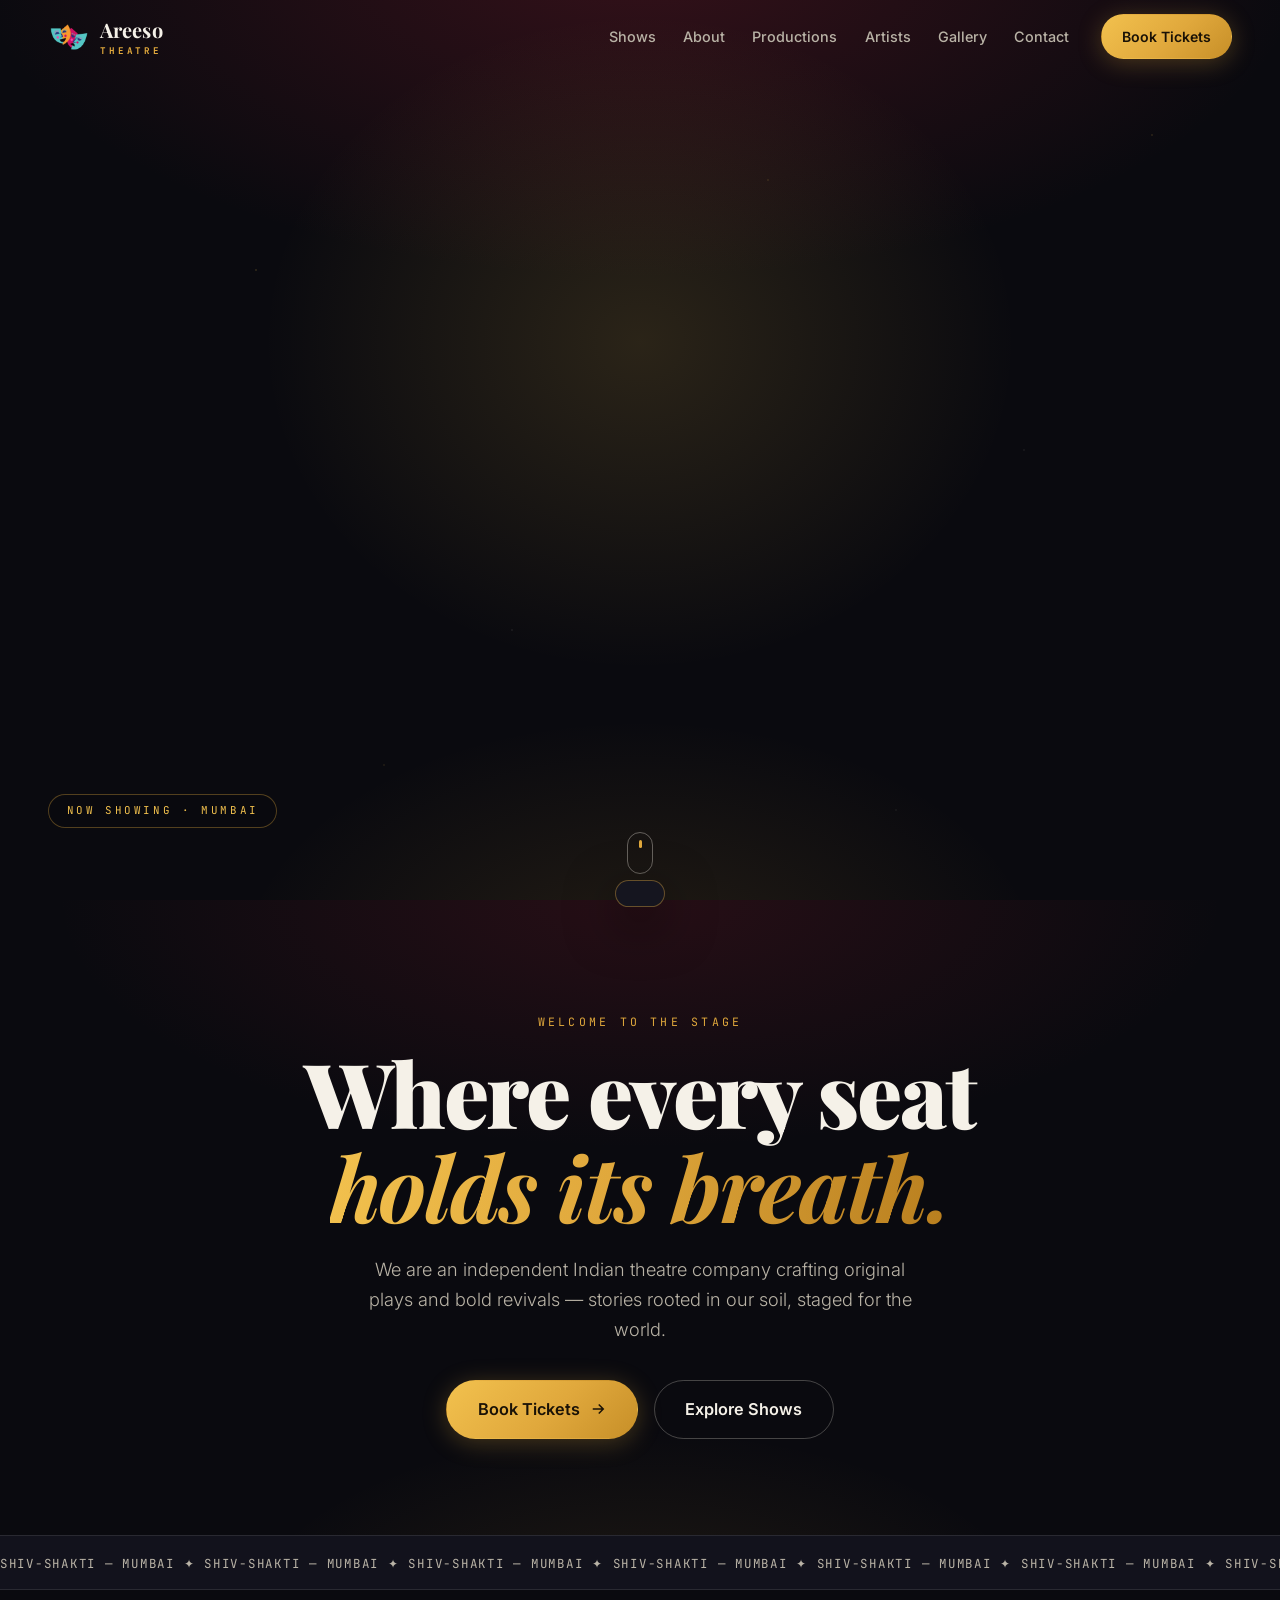
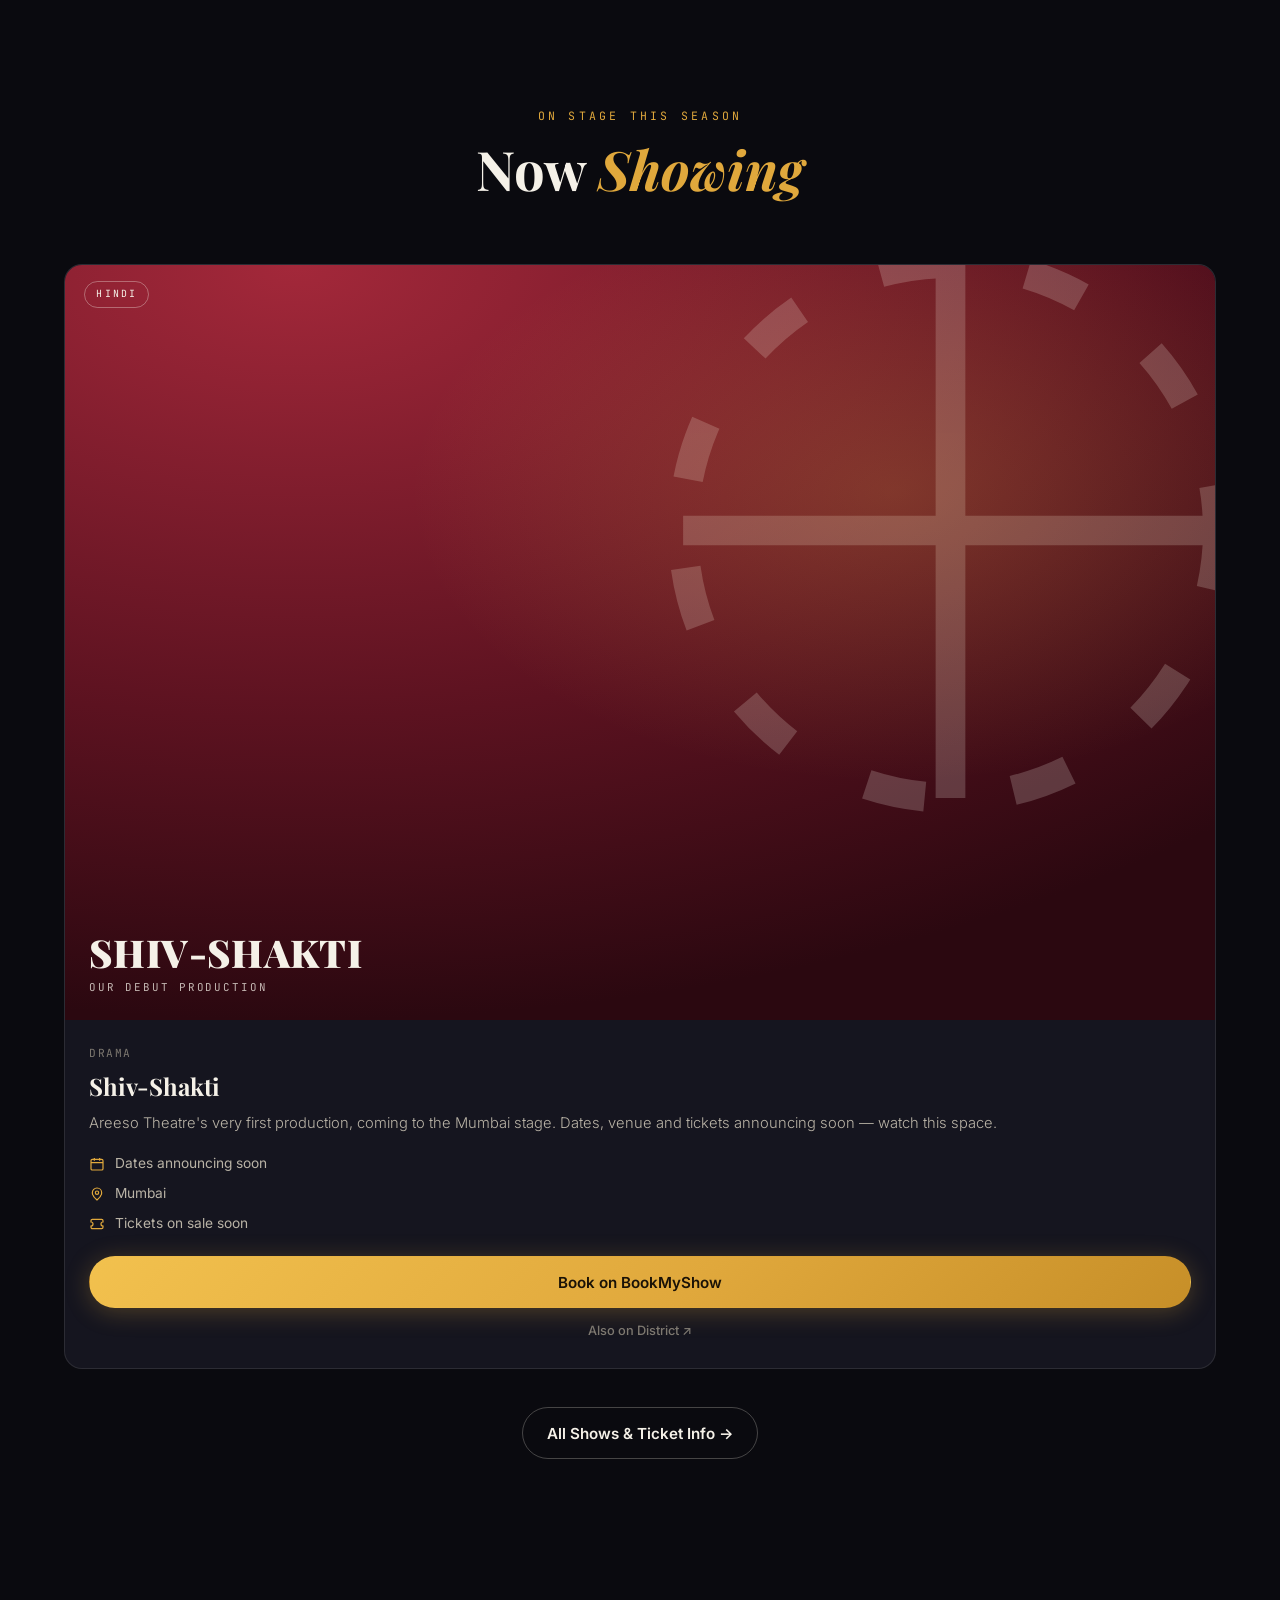
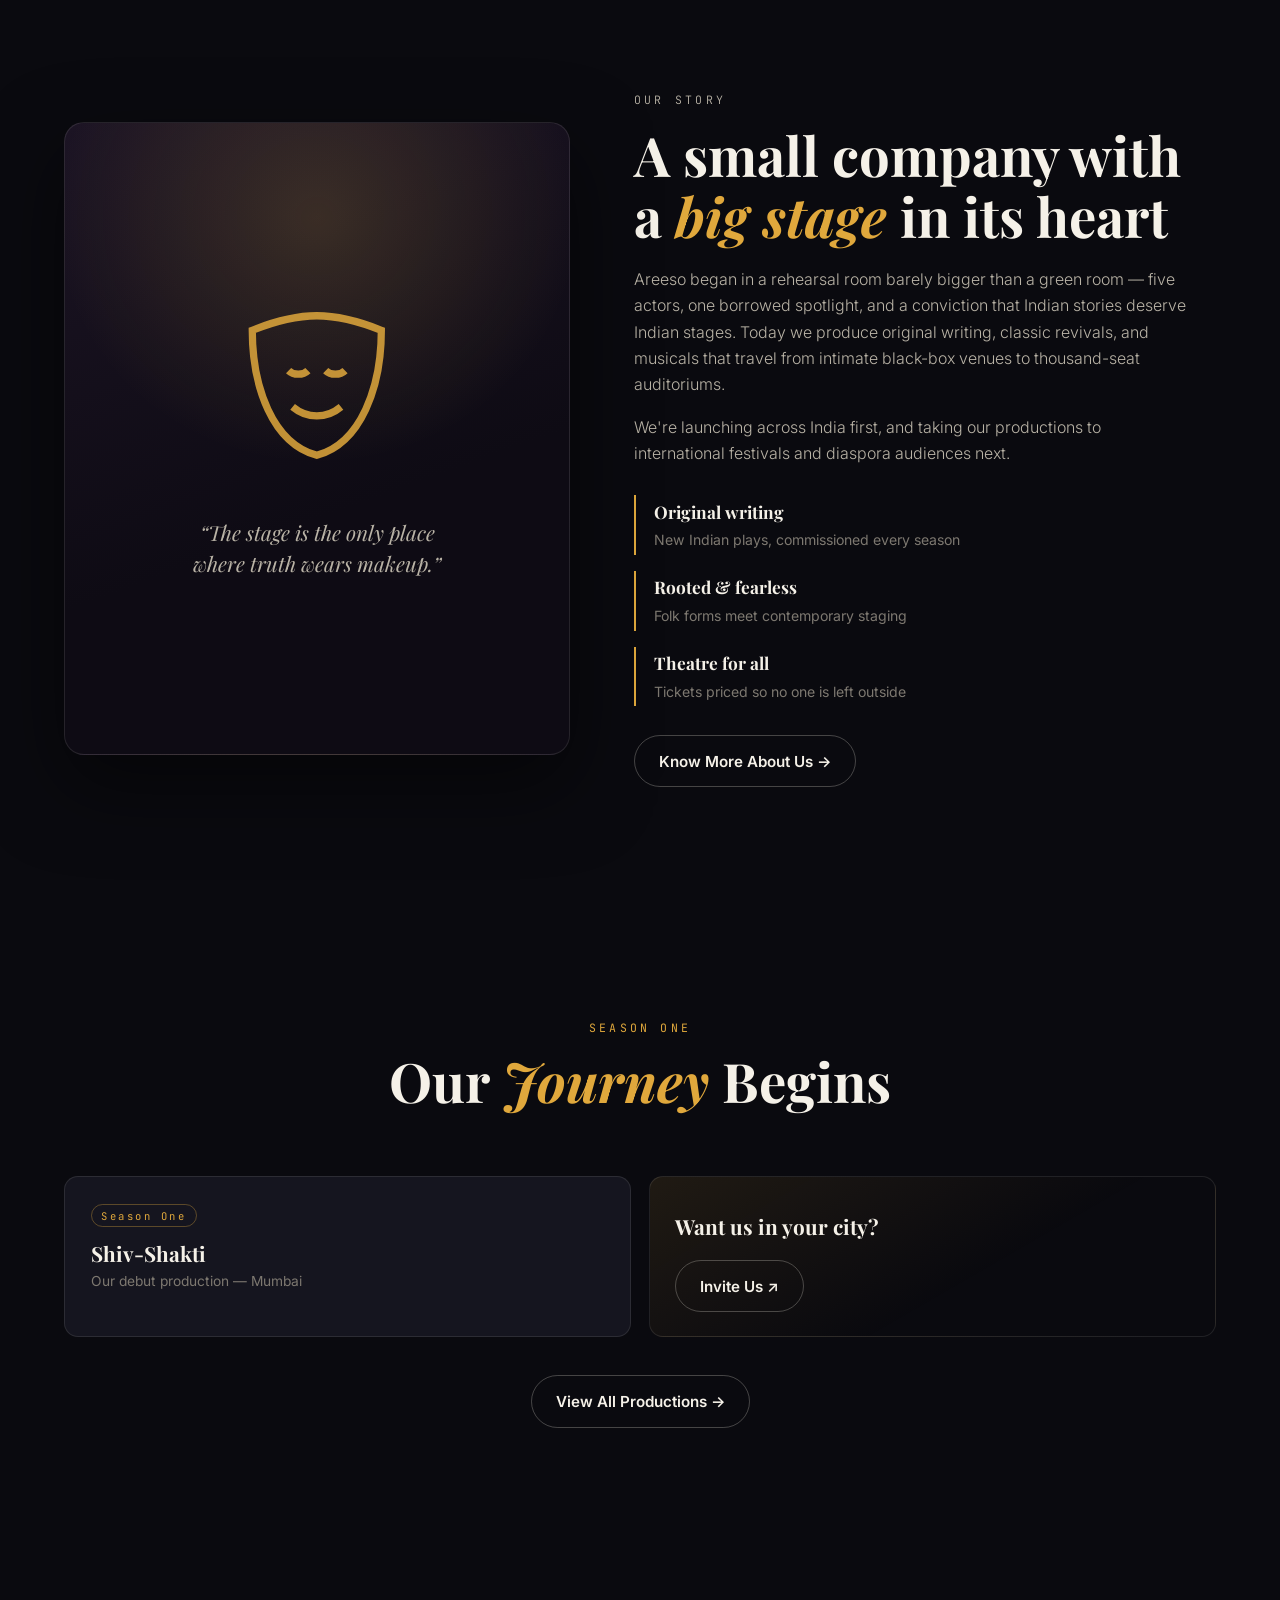
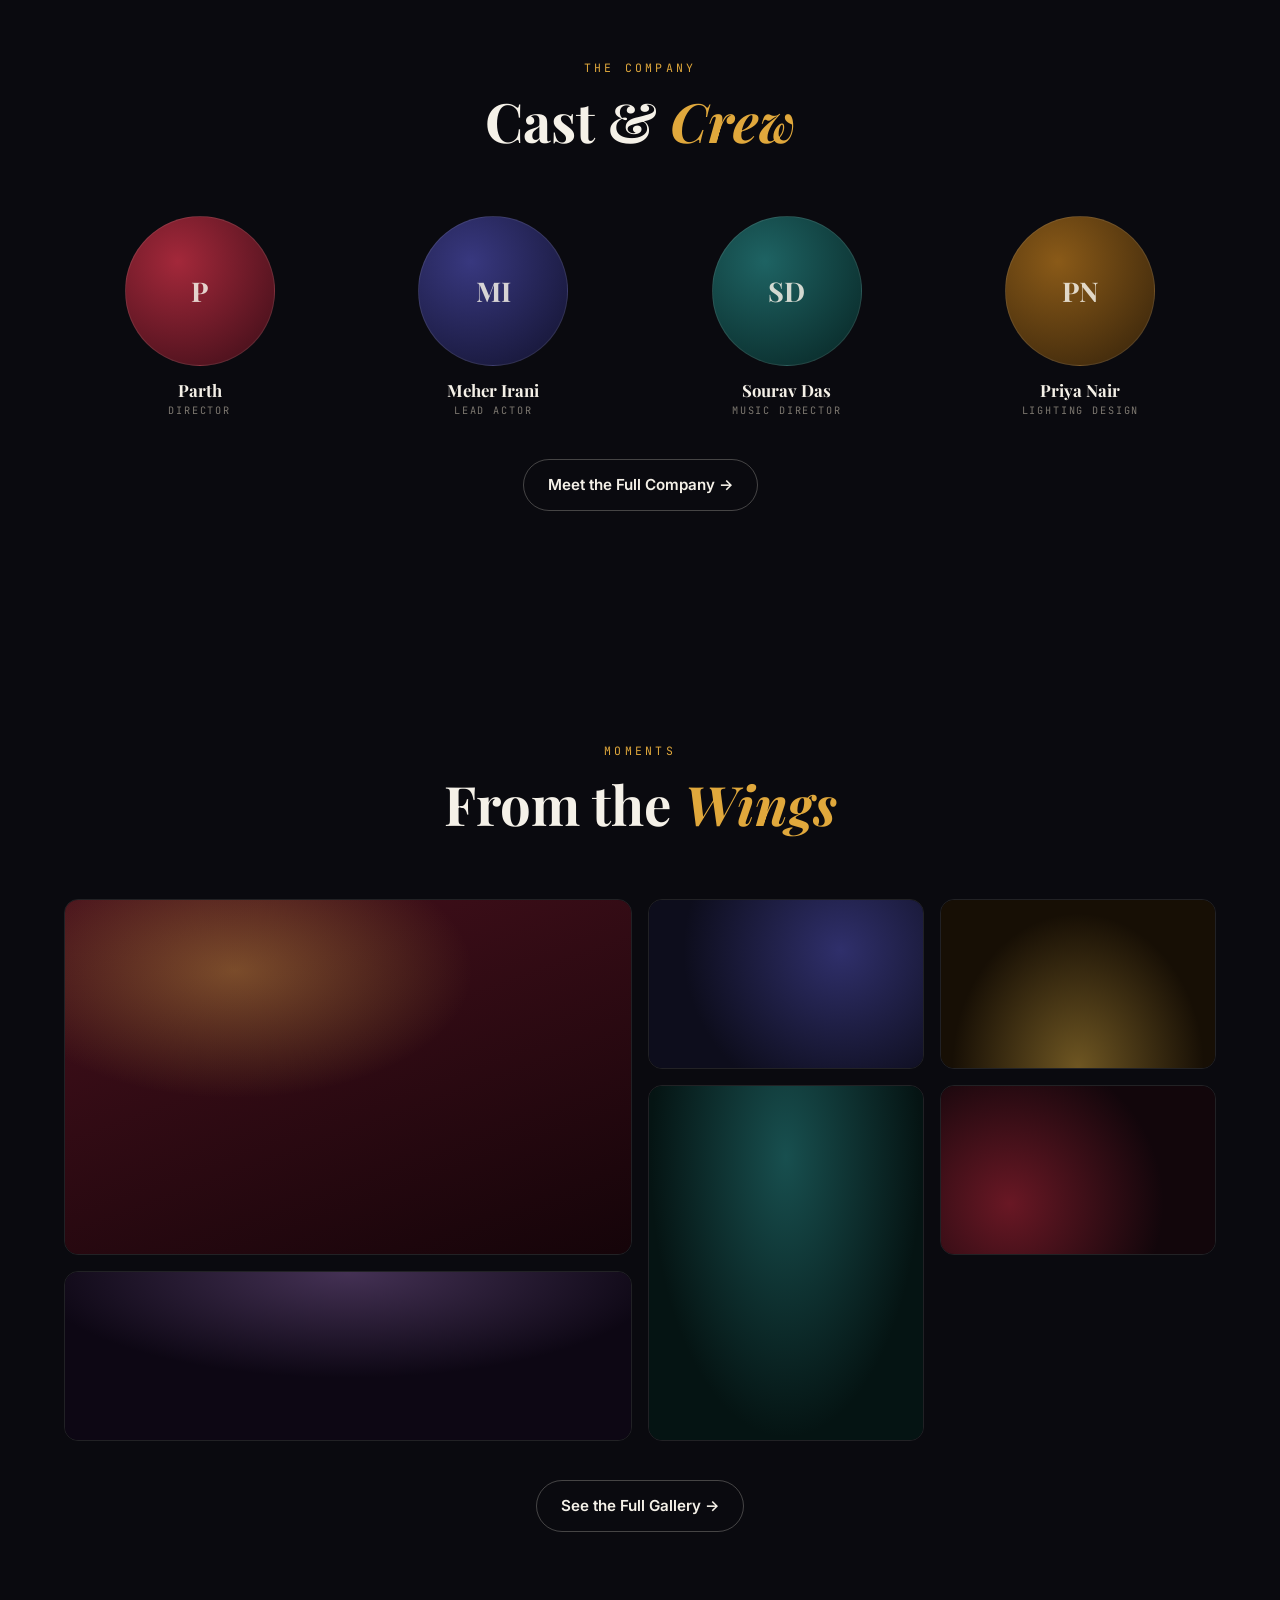
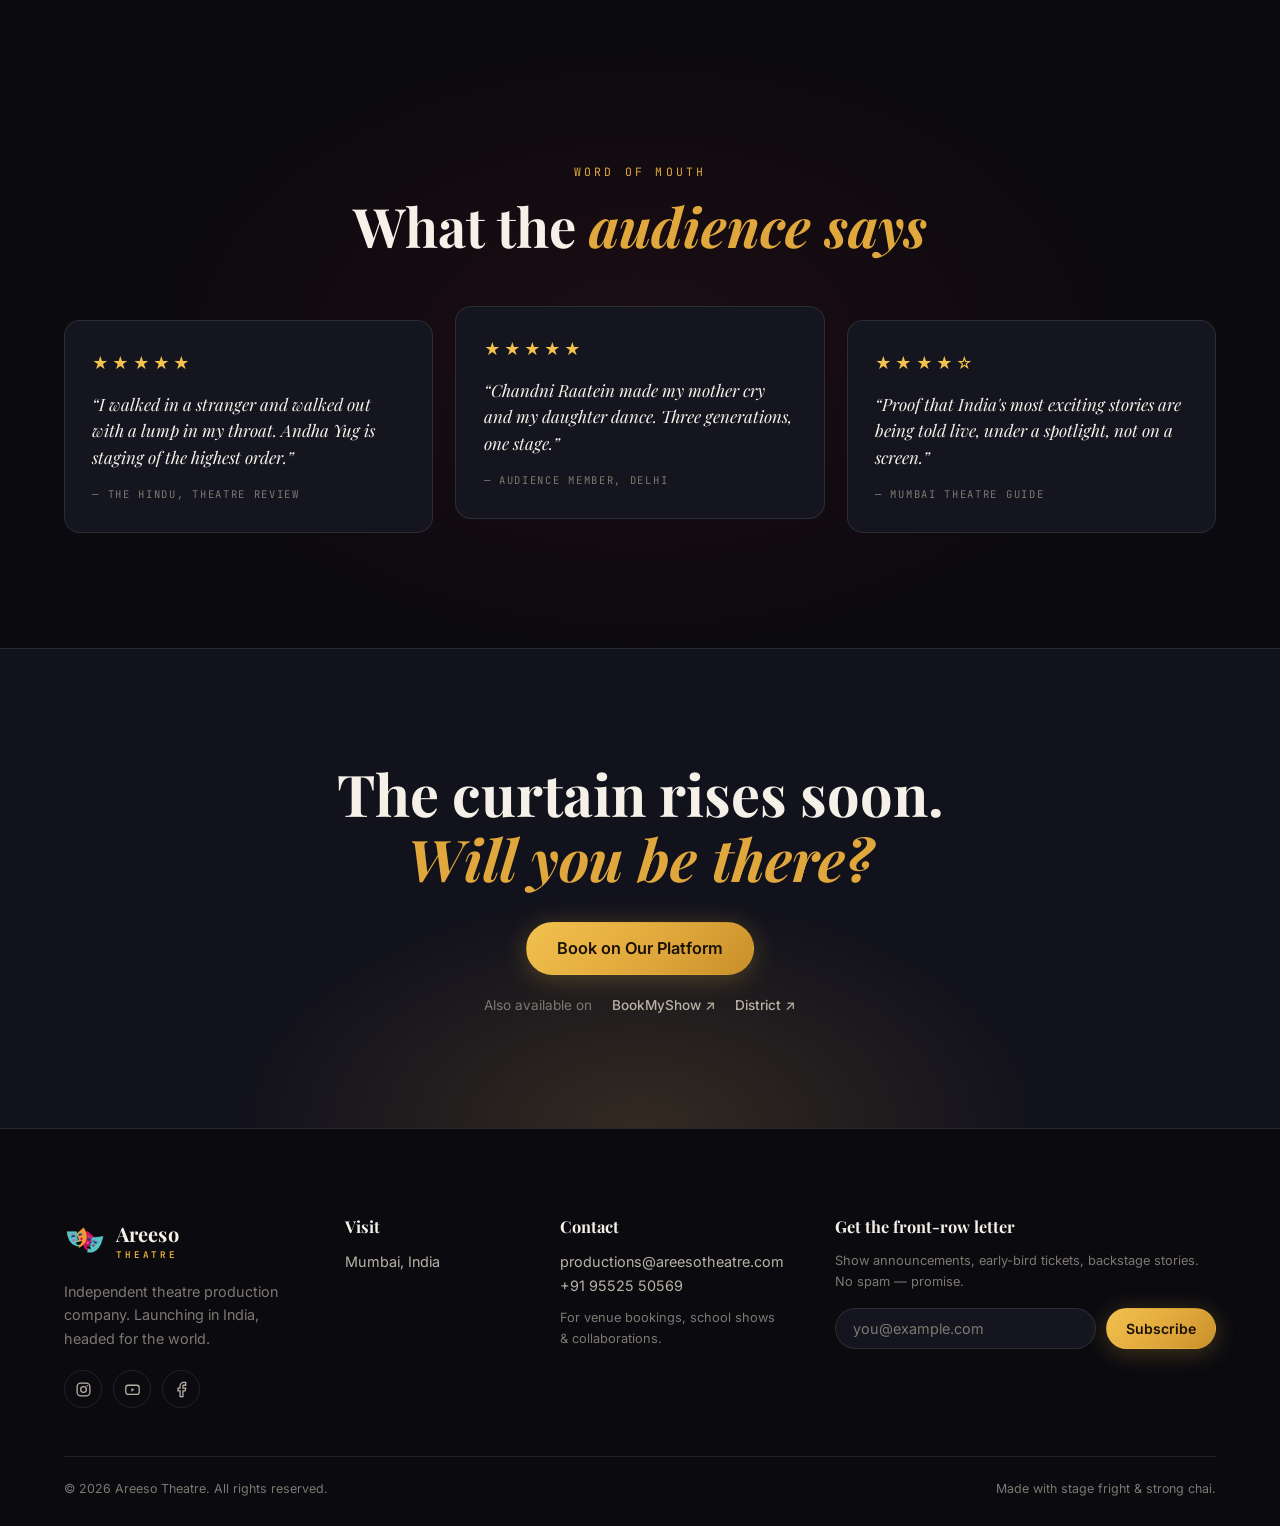
==== commit 444b982d: "Add real Areeso Theatre logo (masks mark) across site, admin, favicon Extract the colourful theatre-" ====
--- a/index.html
+++ b/index.html
@@ -9,17 +9,14 @@
   <link rel="preconnect" href="https://fonts.gstatic.com" crossorigin />
   <link href="https://fonts.googleapis.com/css2?family=Playfair+Display:ital,wght@0,400;0,600;0,700;0,900;1,400&family=Inter:wght@300;400;500;600;700&family=JetBrains+Mono:wght@400;500&display=swap" rel="stylesheet" />
   <link rel="stylesheet" href="css/style.css" />
-  <link rel="icon" href="data:image/svg+xml,<svg xmlns='http://www.w3.org/2000/svg' viewBox='0 0 100 100'><text y='.9em' font-size='90'>🎭</text></svg>" />
+  <link rel="icon" type="image/png" href="images/favicon.png" />
 </head>
 <body>
 
   <!-- ======= NAV ======= -->
   <header class="nav" id="nav">
     <a class="nav__brand" href="#home" aria-label="Areeso Theatre — home">
-      <svg class="nav__mask" viewBox="0 0 24 24" fill="none" stroke="currentColor" stroke-width="1.5" aria-hidden="true">
-        <path d="M3 5c2.5-1 5-1.5 7-1.5S14.5 4 17 5c0 6-2 12-7 13C5 17 3 11 3 5Z" transform="translate(1.5 1.5) scale(.82)"/>
-        <path d="M8 8.5c.5.5 1.5.5 2 0M13 8.5c.5.5 1.5.5 2 0M8.5 12.5c1.5 1.2 4.5 1.2 6 0" transform="translate(1.5 1.5) scale(.82)"/>
-      </svg>
+      <img class="nav__logo" src="images/logo-mark.png" alt="Areeso Theatre" />
       <span>Areeso<em>Theatre</em></span>
     </a>
     <nav class="nav__links" aria-label="Primary">
@@ -228,10 +225,7 @@
     <div class="footer__grid">
       <div class="footer__brand">
         <a class="nav__brand" href="#home">
-          <svg class="nav__mask" viewBox="0 0 24 24" fill="none" stroke="currentColor" stroke-width="1.5" aria-hidden="true">
-            <path d="M3 5c2.5-1 5-1.5 7-1.5S14.5 4 17 5c0 6-2 12-7 13C5 17 3 11 3 5Z" transform="translate(1.5 1.5) scale(.82)"/>
-            <path d="M8 8.5c.5.5 1.5.5 2 0M13 8.5c.5.5 1.5.5 2 0M8.5 12.5c1.5 1.2 4.5 1.2 6 0" transform="translate(1.5 1.5) scale(.82)"/>
-          </svg>
+          <img class="nav__logo" src="images/logo-mark.png" alt="Areeso Theatre" />
           <span>Areeso<em>Theatre</em></span>
         </a>
         <p>Independent theatre production company. Launching in India, headed for the world.</p>
--- a/css/style.css
+++ b/css/style.css
@@ -125,6 +125,7 @@
   color: var(--gold); margin-top: -2px;
 }
 .nav__mask { width: 34px; height: 34px; color: var(--gold); flex-shrink: 0; }
+.nav__logo { width: 42px; height: 42px; object-fit: contain; flex-shrink: 0; }
 
 .nav__links { display: flex; gap: 1.7rem; margin-left: auto; }
 .nav__links a {
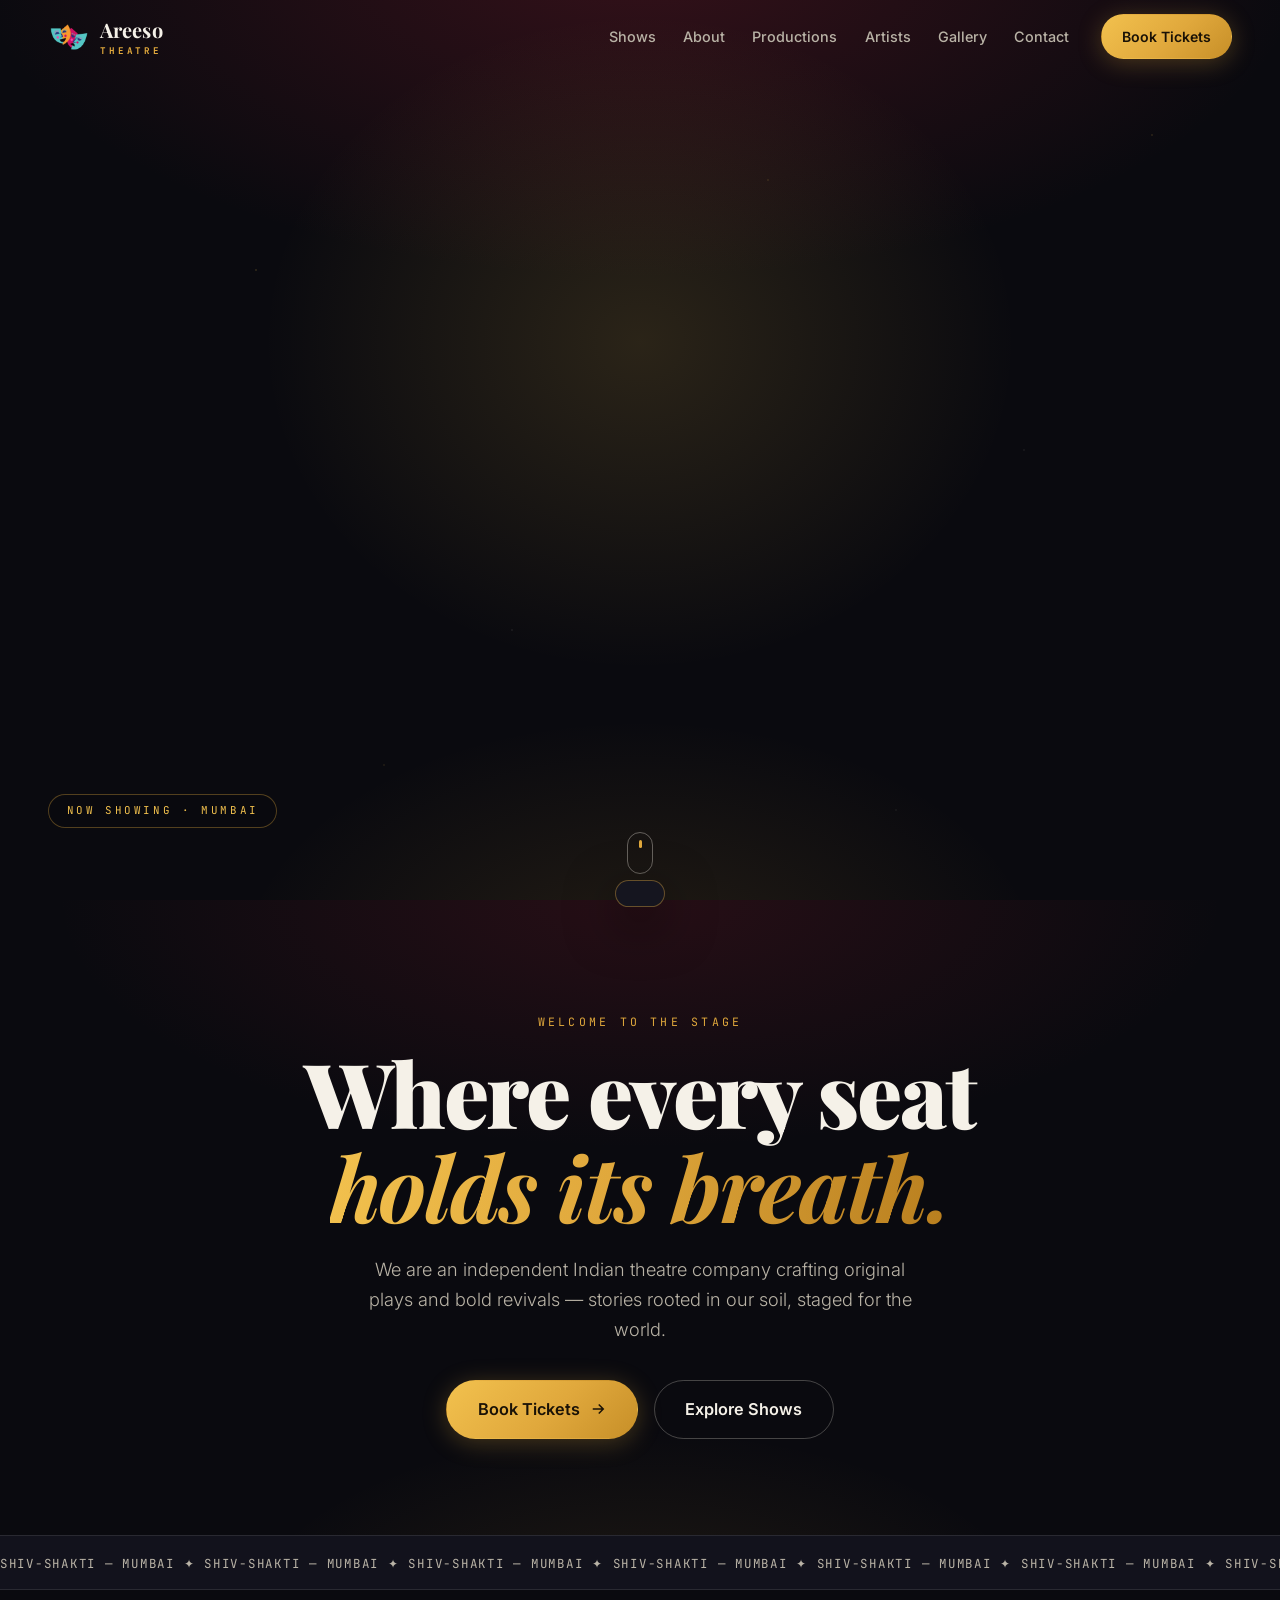
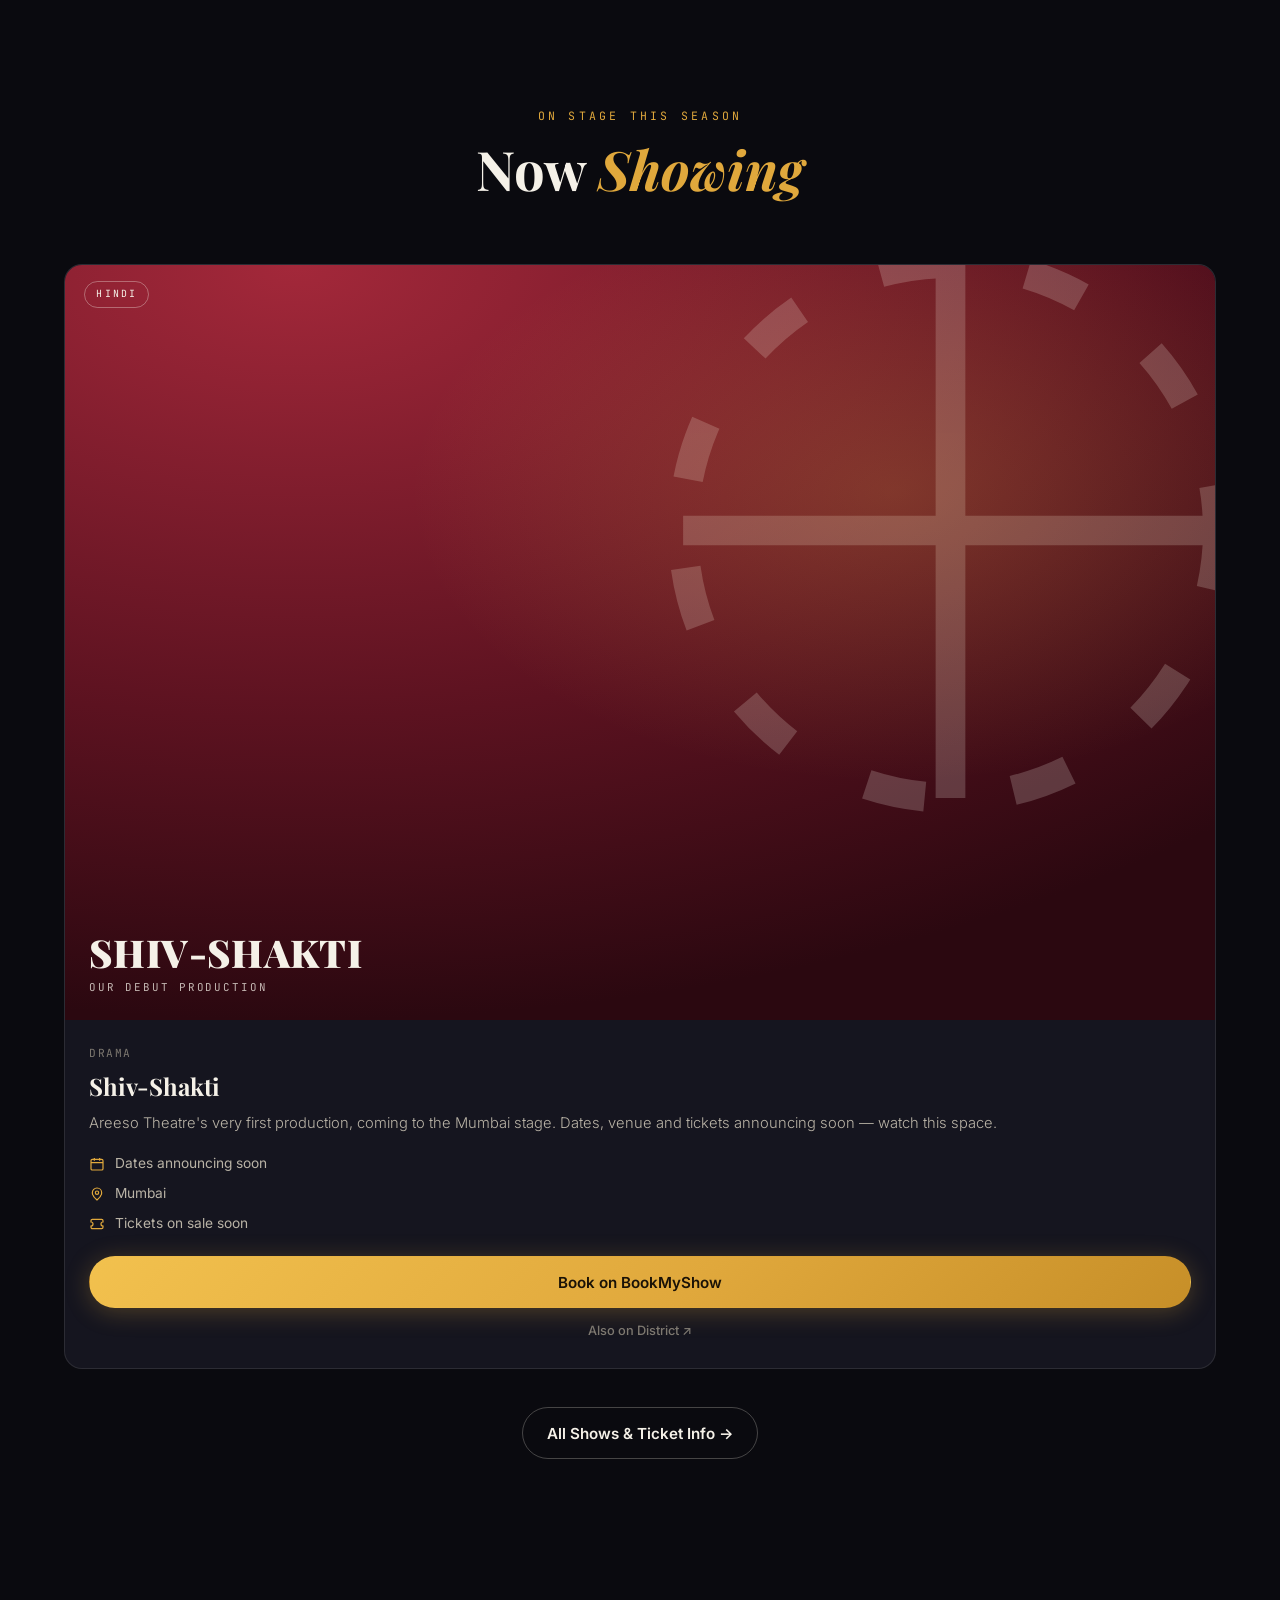
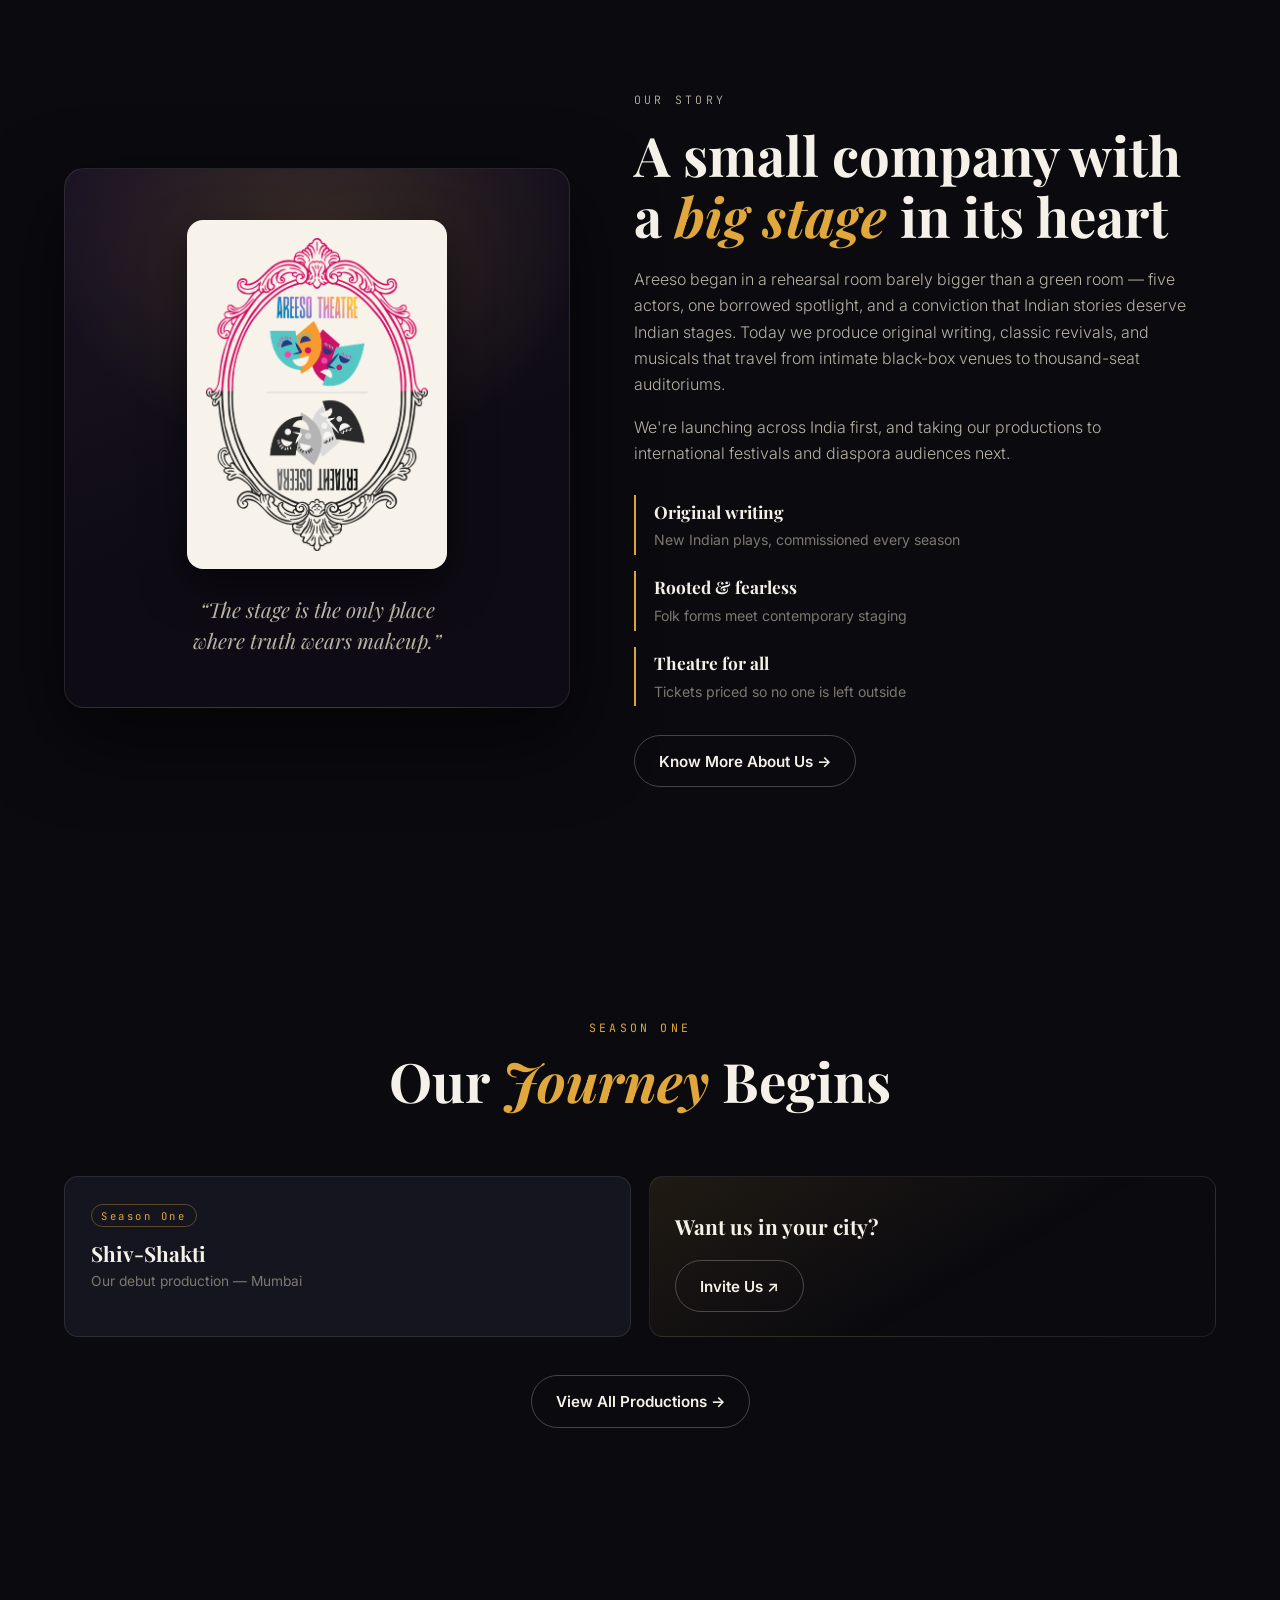
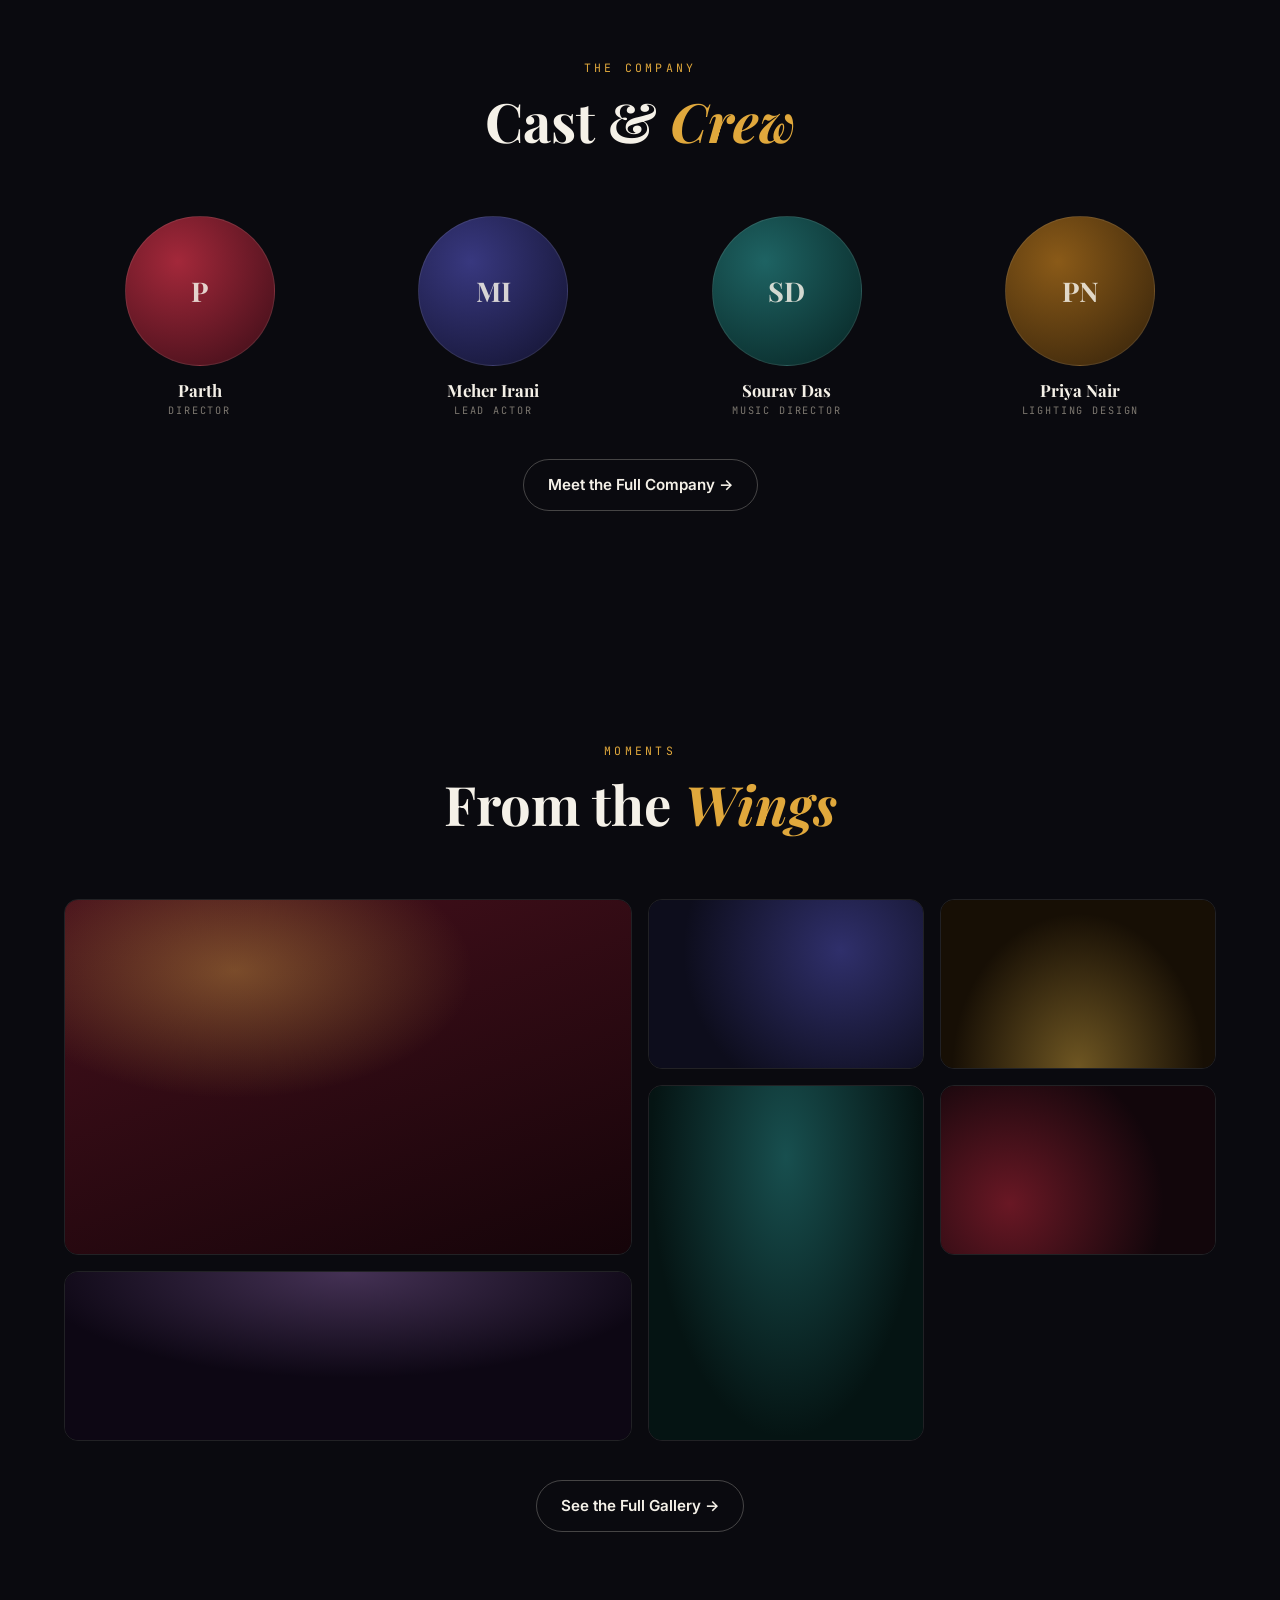
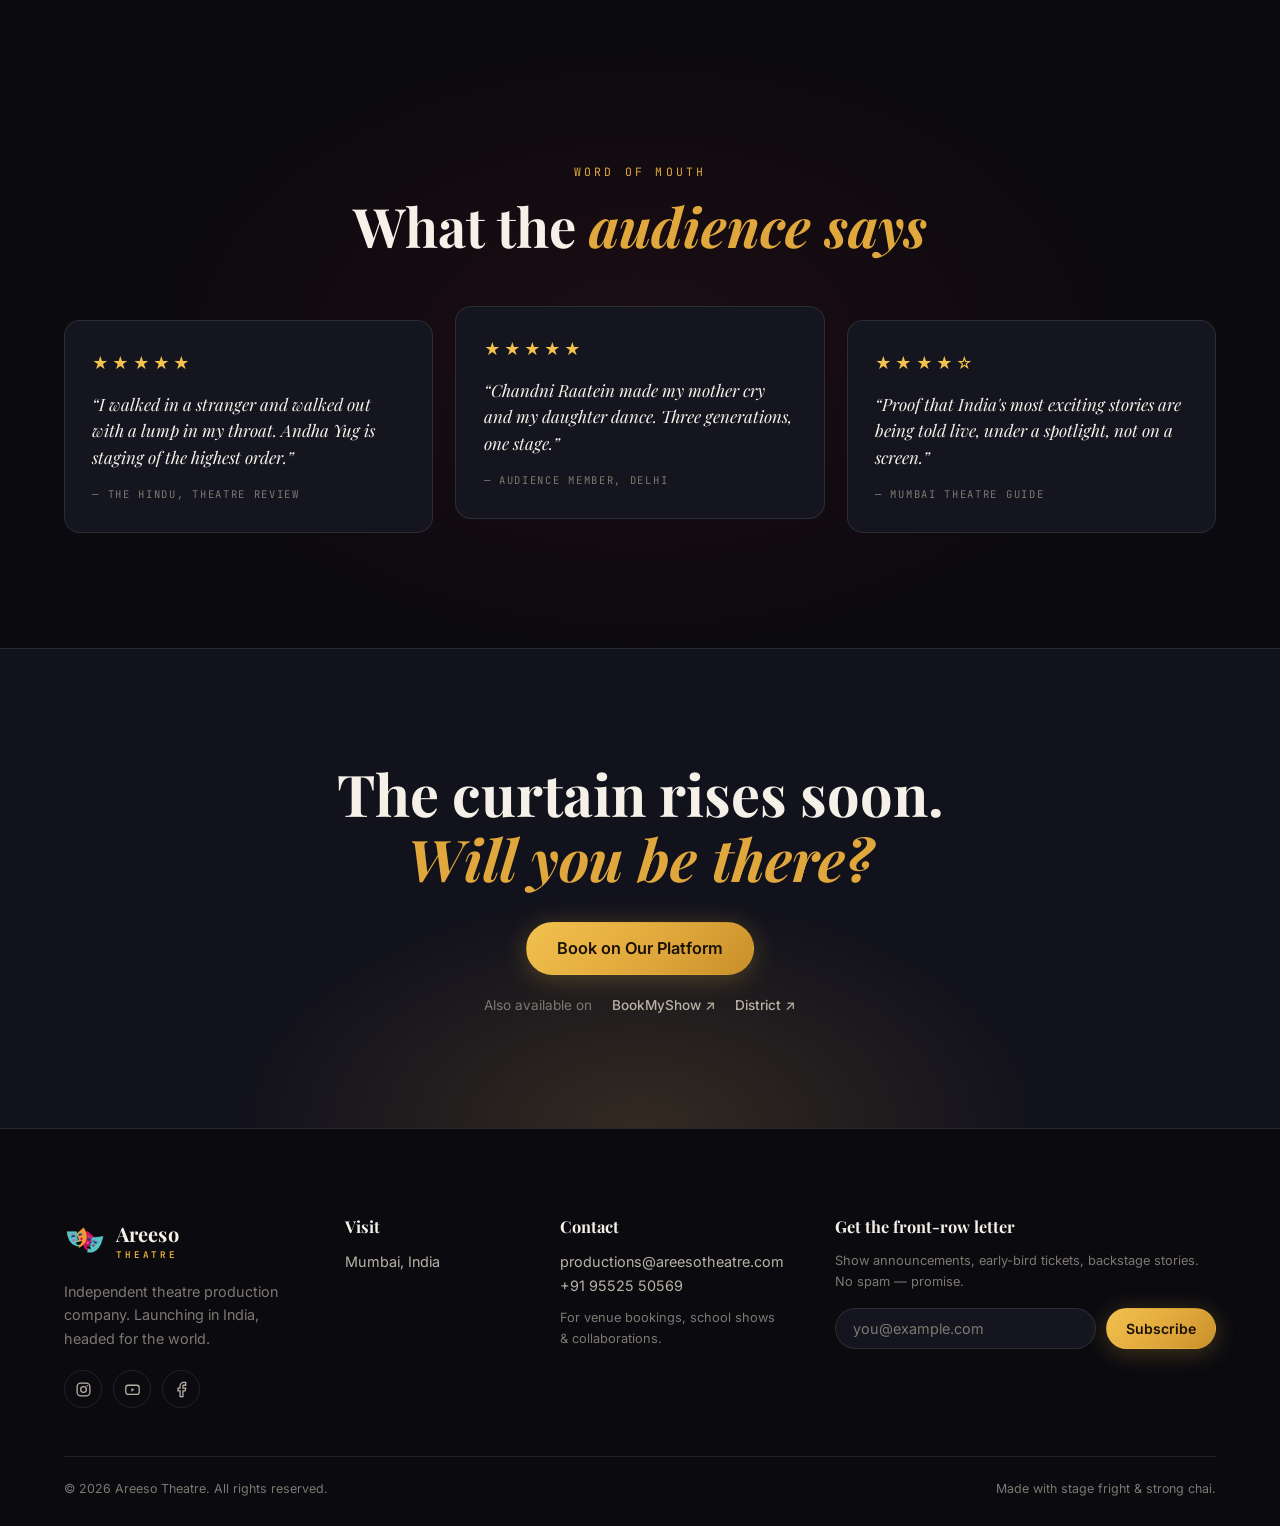
==== commit dfb1a79b: "Feature full mirror logo on About quote cards (home + about page) Show the complete ornate mirror-fr" ====
--- a/index.html
+++ b/index.html
@@ -105,10 +105,9 @@
   <section class="section section--split" id="about">
     <div class="about__visual reveal" aria-hidden="true">
       <div class="about__frame">
-        <svg viewBox="0 0 24 24" fill="none" stroke="currentColor" stroke-width="0.9">
-          <path d="M4 4c3-1.2 5.5-1.8 8-1.8S17 2.8 20 4c0 7-2.5 14-8 15.5C6.5 18 4 11 4 4Z"/>
-          <path d="M8.5 9c.6.6 1.8.6 2.4 0M13.1 9c.6.6 1.8.6 2.4 0M9 13.5c1.8 1.5 4.2 1.5 6 0"/>
-        </svg>
+        <div class="about__logopanel">
+          <img class="about__logo--full" src="images/logo-full.png" alt="Areeso Theatre" />
+        </div>
         <p>“The stage is the only place<br/>where truth wears makeup.”</p>
       </div>
     </div>
--- a/css/style.css
+++ b/css/style.css
@@ -470,16 +470,23 @@
 
 .about__visual { position: relative; }
 .about__frame {
-  aspect-ratio: 4 / 5; border-radius: 20px;
+  min-height: min(88vw, 540px); border-radius: 20px;
   background:
     radial-gradient(ellipse 80% 60% at 50% 15%, rgba(242,193,78,0.16), transparent 65%),
     linear-gradient(160deg, #1c1424, #0e0b14 60%);
   border: 1px solid var(--line);
   display: flex; flex-direction: column; align-items: center; justify-content: center;
-  gap: 1.6rem; padding: 2rem; text-align: center;
+  gap: 1.6rem; padding: 2.2rem; text-align: center;
   box-shadow: 0 30px 80px rgba(0,0,0,0.5);
 }
 .about__frame svg { width: 44%; color: var(--gold); opacity: 0.85; }
+.about__frame .about__logo { width: 56%; height: auto; object-fit: contain; filter: drop-shadow(0 6px 24px rgba(0,0,0,0.4)); }
+.about__logopanel {
+  width: min(62%, 260px);
+  background: #f7f3ea; border-radius: 16px; padding: 1.1rem 1.2rem;
+  box-shadow: 0 16px 44px rgba(0,0,0,0.5);
+}
+.about__logo--full { width: 100%; height: auto; display: block; }
 .about__frame p {
   font-family: var(--font-display); font-style: italic;
   font-size: clamp(1.05rem, 1.8vw, 1.3rem); color: var(--ink-dim); line-height: 1.5;
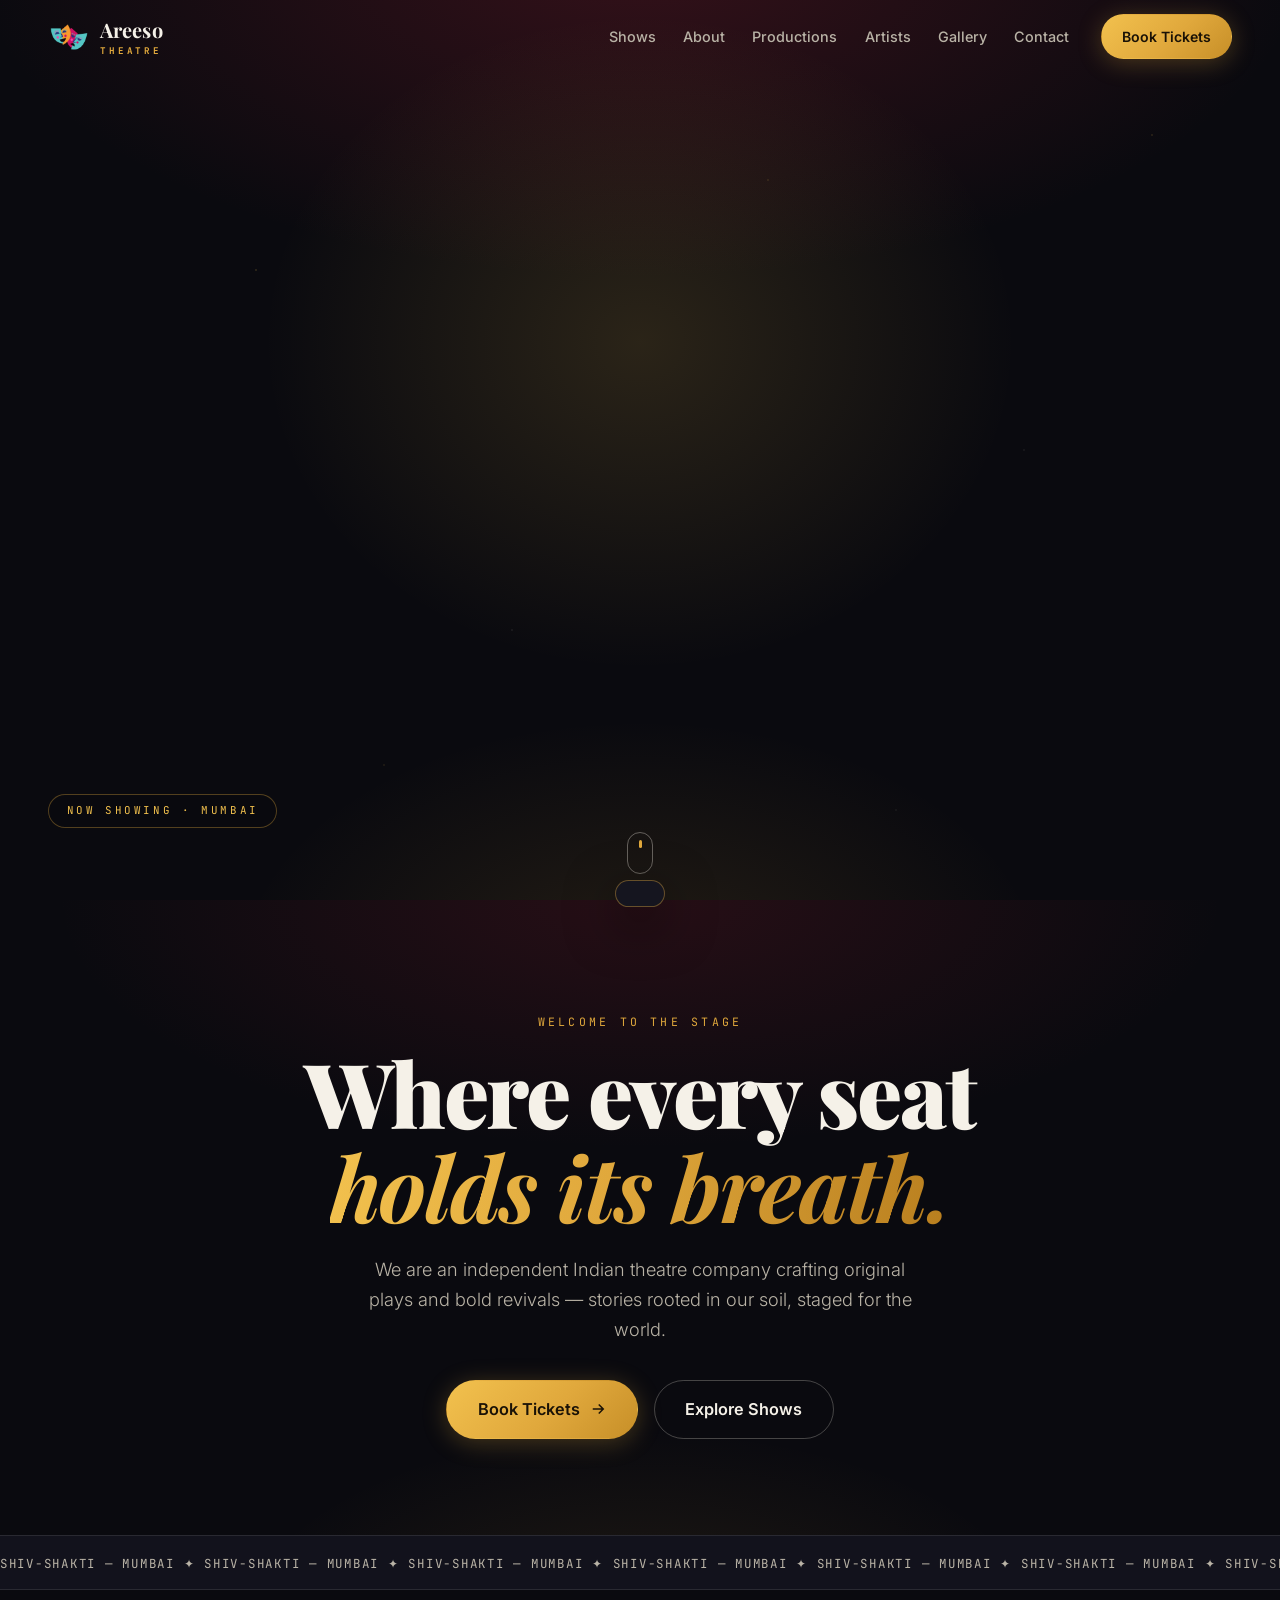
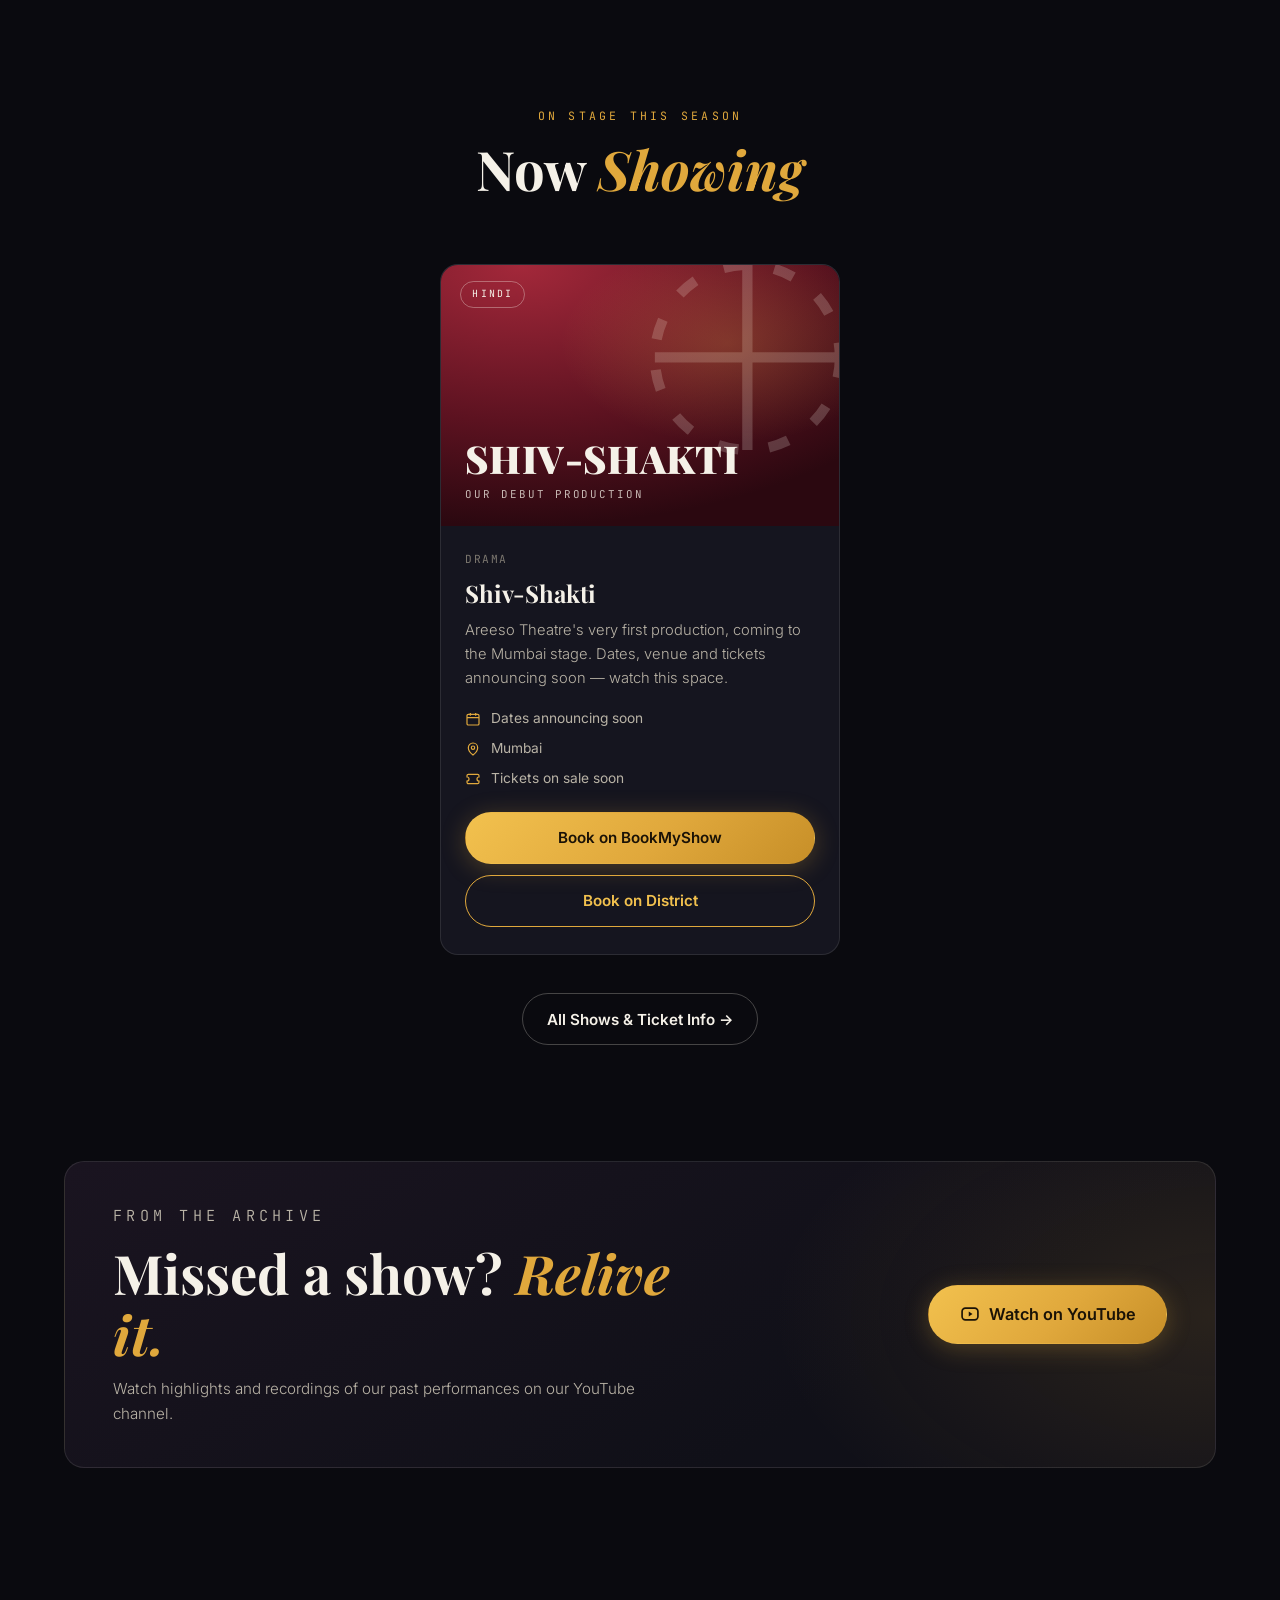
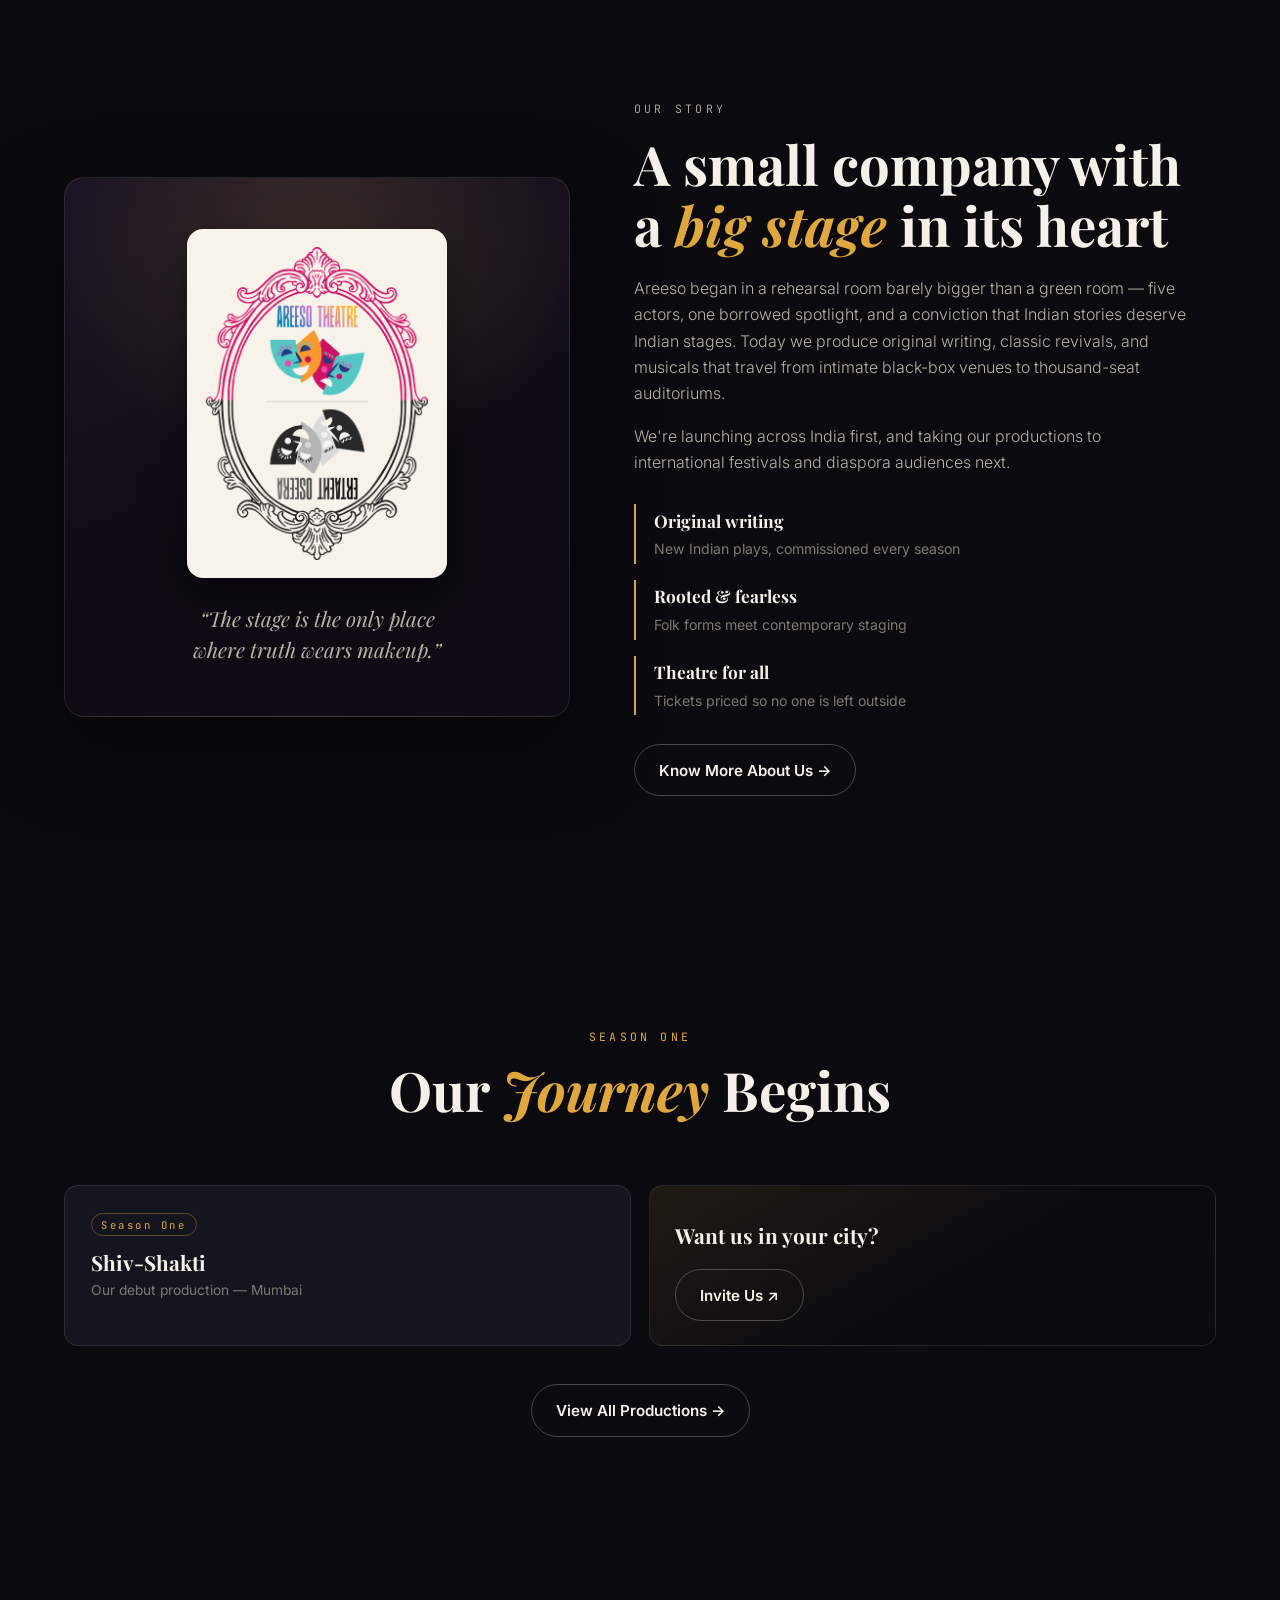
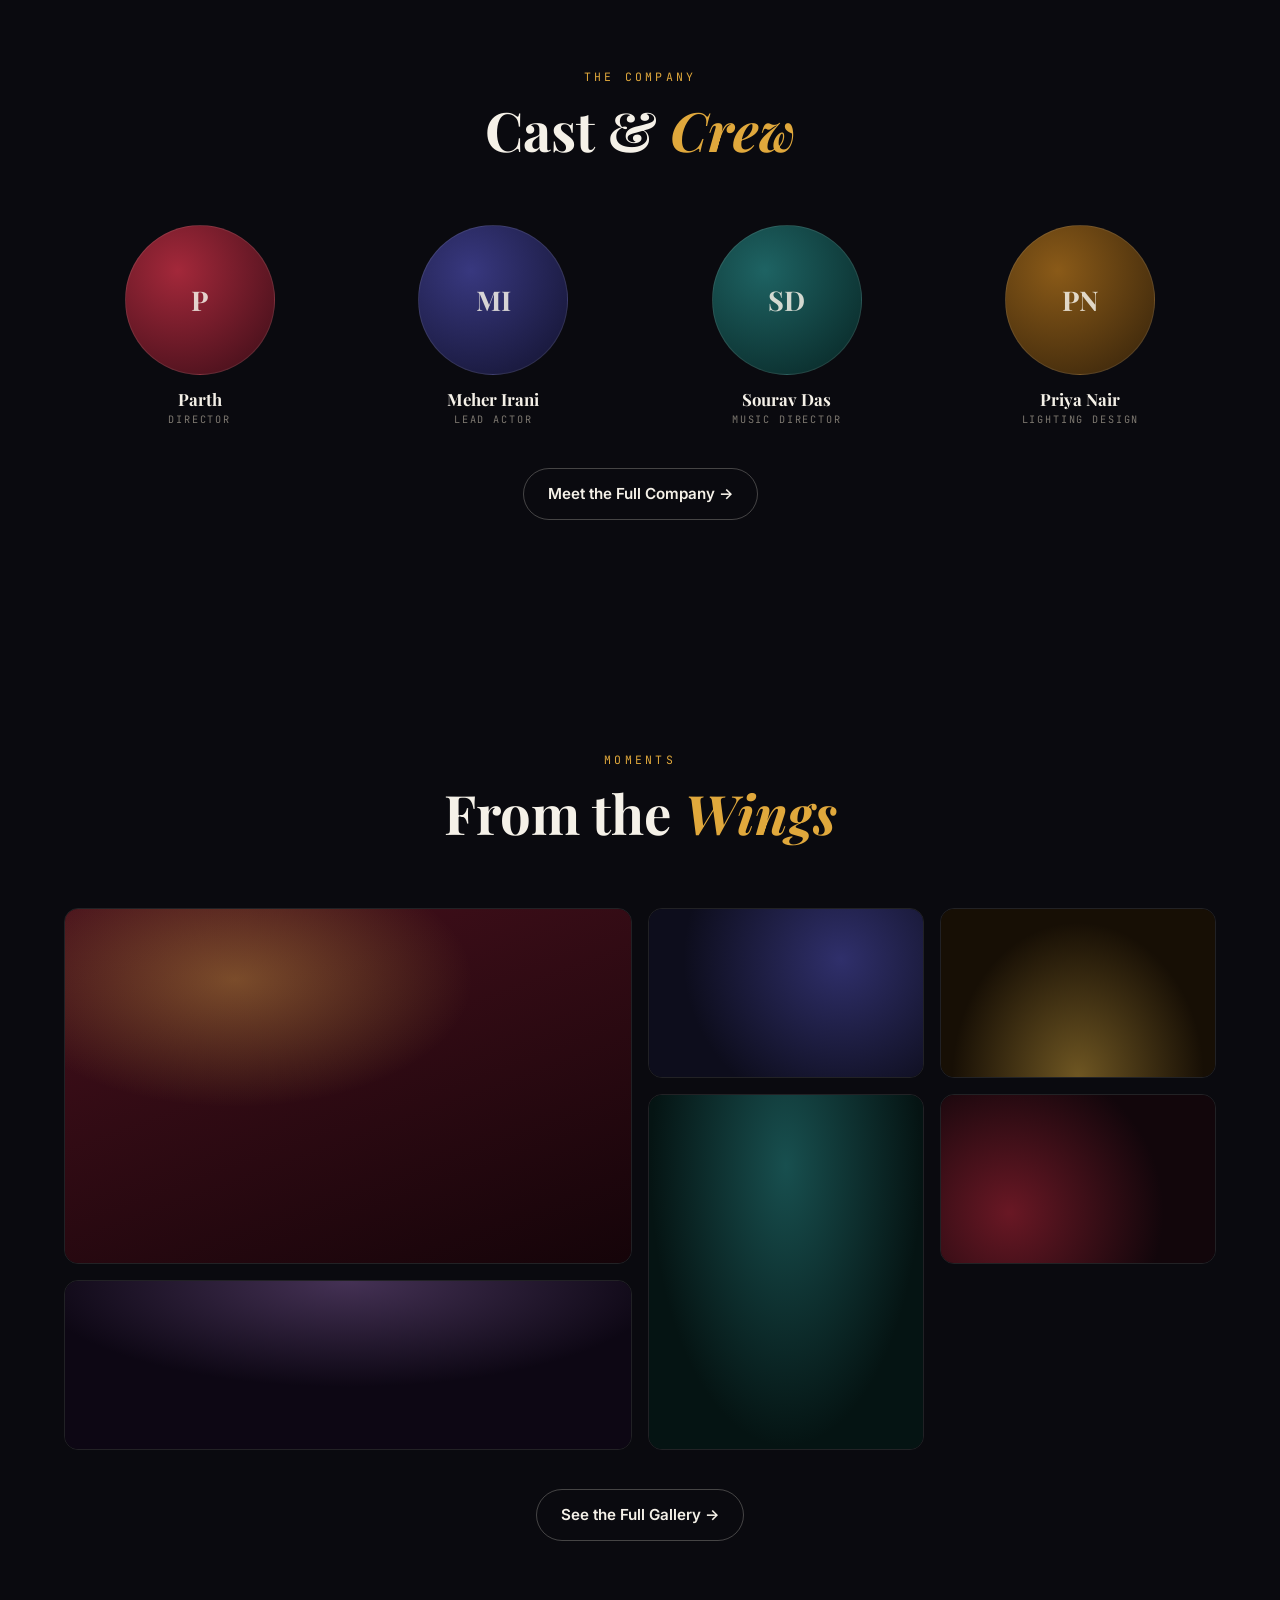
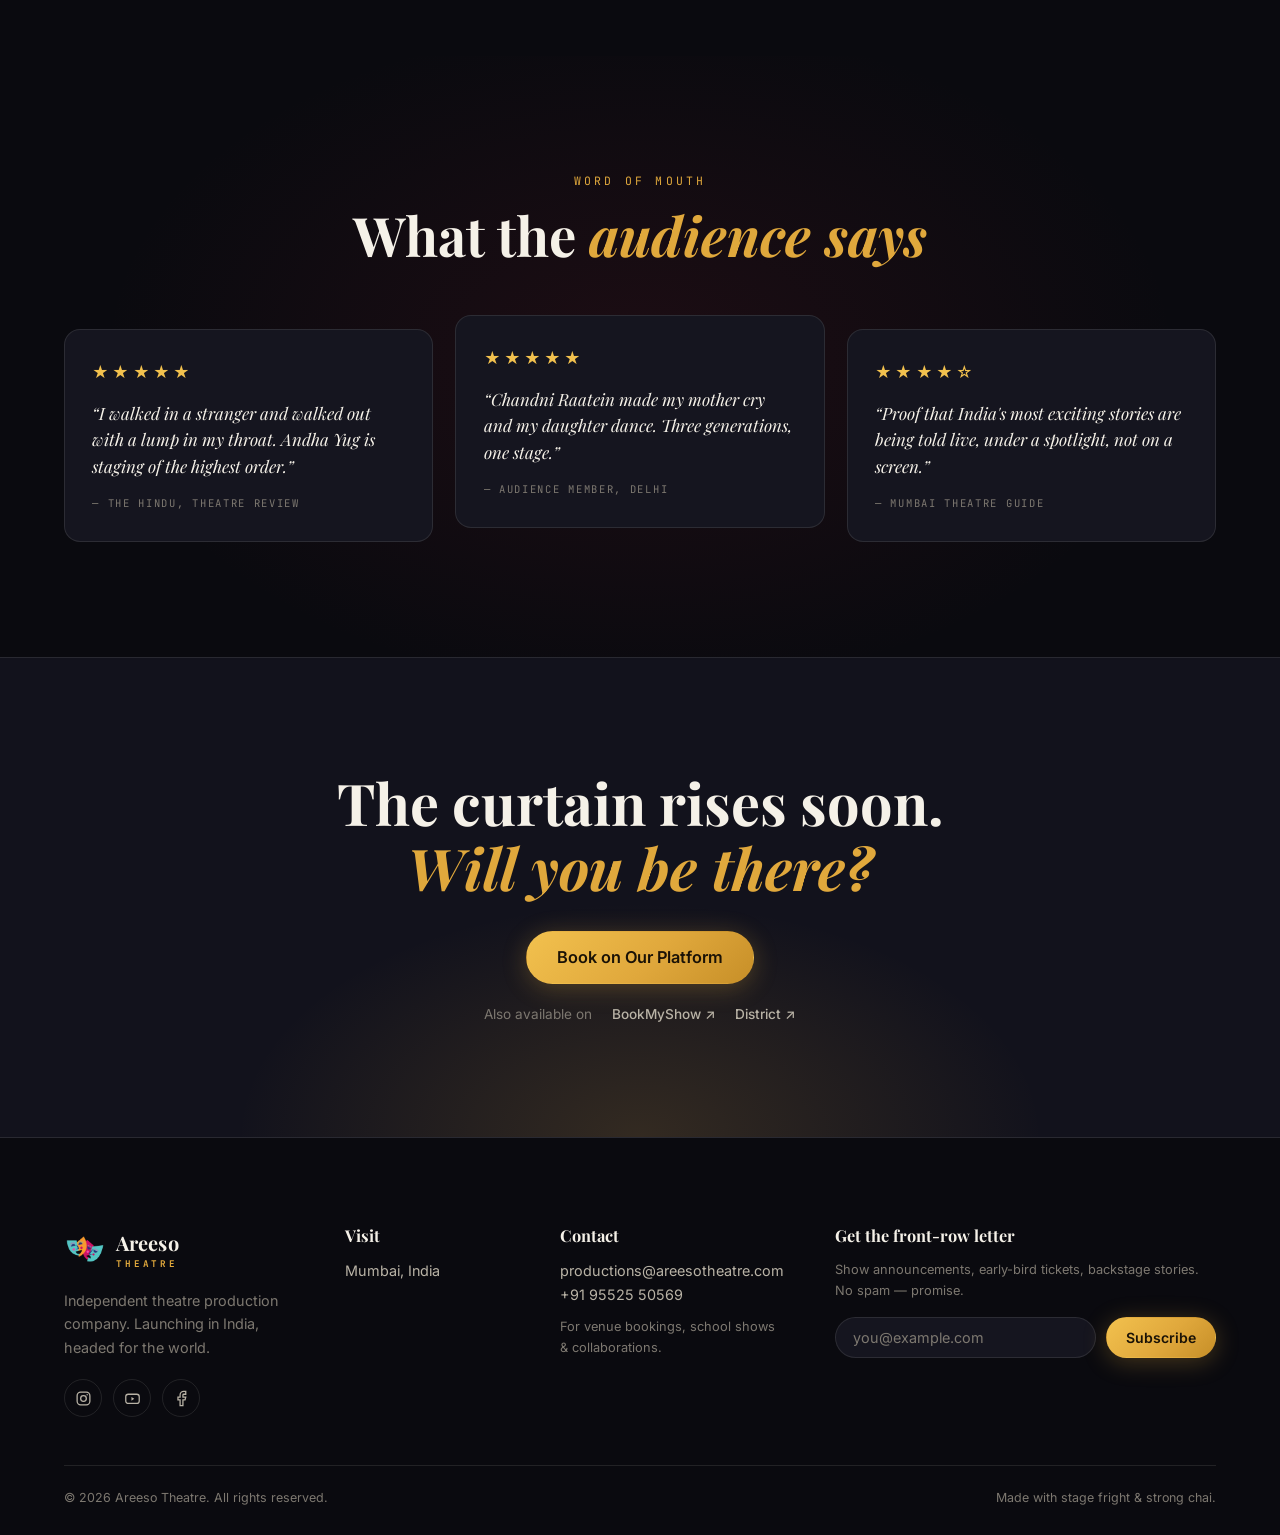
==== commit 81e2006a: "Add District button, centre single-show layout, past-shows YouTube section - District ticket link is" ====
--- a/index.html
+++ b/index.html
@@ -98,6 +98,21 @@
     <div class="shows" id="showsGrid"></div>
     <div class="section__more reveal">
       <a class="btn btn--ghost" href="shows.html">All Shows &amp; Ticket Info →</a>
+    </div>
+  </section>
+
+  <!-- ======= PAST SHOWS ======= -->
+  <section class="section pastshows">
+    <div class="pastshows__card reveal">
+      <div class="pastshows__text">
+        <p class="kicker">From the Archive</p>
+        <h2>Missed a show? <em>Relive it.</em></h2>
+        <p>Watch highlights and recordings of our past performances on our YouTube channel.</p>
+      </div>
+      <a class="btn btn--gold btn--lg pastshows__btn" href="https://www.youtube.com/@theareesotheatre1881" target="_blank" rel="noopener">
+        <svg viewBox="0 0 24 24" fill="none" stroke="currentColor" stroke-width="2" aria-hidden="true"><rect x="2.5" y="5" width="19" height="14" rx="4"/><path d="M10.5 9l4.5 3-4.5 3Z" fill="currentColor" stroke="none"/></svg>
+        Watch on YouTube
+      </a>
     </div>
   </section>
 
--- a/css/style.css
+++ b/css/style.css
@@ -370,6 +370,31 @@
 
 /* ---------- Show cards ---------- */
 .shows { display: grid; grid-template-columns: repeat(auto-fit, minmax(310px, 1fr)); gap: 1.6rem; }
+/* keep the layout centred and sensibly sized when there are only 1–2 shows */
+.shows--single { grid-template-columns: minmax(0, 400px); justify-content: center; }
+.shows--two { grid-template-columns: repeat(2, minmax(0, 380px)); justify-content: center; }
+@media (max-width: 720px) { .shows--two { grid-template-columns: minmax(0, 400px); } }
+
+/* ---------- Past shows → Watch on YouTube ---------- */
+.pastshows { padding-top: 0; }
+.pastshows__card {
+  display: flex; align-items: center; justify-content: space-between;
+  gap: 2rem; flex-wrap: wrap;
+  background:
+    radial-gradient(ellipse 55% 120% at 100% 50%, rgba(224, 168, 60, 0.12), transparent 70%),
+    linear-gradient(150deg, #1a1420, #101018 70%);
+  border: 1px solid var(--line); border-radius: 20px;
+  padding: clamp(1.7rem, 4vw, 2.6rem) clamp(1.6rem, 4vw, 3rem);
+}
+.pastshows__text { max-width: 58ch; }
+.pastshows__text h2 { margin: 0.3rem 0 0.7rem; }
+.pastshows__text p { color: var(--ink-dim); font-weight: 300; font-size: 0.95rem; }
+.pastshows__btn { flex-shrink: 0; }
+.pastshows__btn svg { width: 20px; height: 20px; }
+@media (max-width: 720px) {
+  .pastshows__card { flex-direction: column; align-items: flex-start; }
+  .pastshows__btn { width: 100%; justify-content: center; }
+}
 
 .show-card {
   background: var(--bg-card);
@@ -455,6 +480,18 @@
 
 .show-card__actions { margin-top: auto; display: grid; gap: 0.7rem; }
 .show-card__actions .btn { justify-content: center; }
+
+/* District = gold-outline "yellow frame" button (secondary to BookMyShow) */
+.btn--district {
+  background: transparent; color: var(--gold-bright);
+  border-color: var(--gold);
+}
+.btn--district:hover {
+  background: rgba(224, 168, 60, 0.12);
+  border-color: var(--gold-bright); color: var(--gold-bright);
+  transform: translateY(-2px);
+}
+
 .partner-links { display: flex; gap: 1.2rem; justify-content: center; }
 .partner-links a {
   font-size: 0.8rem; font-weight: 500; color: var(--ink-faint);
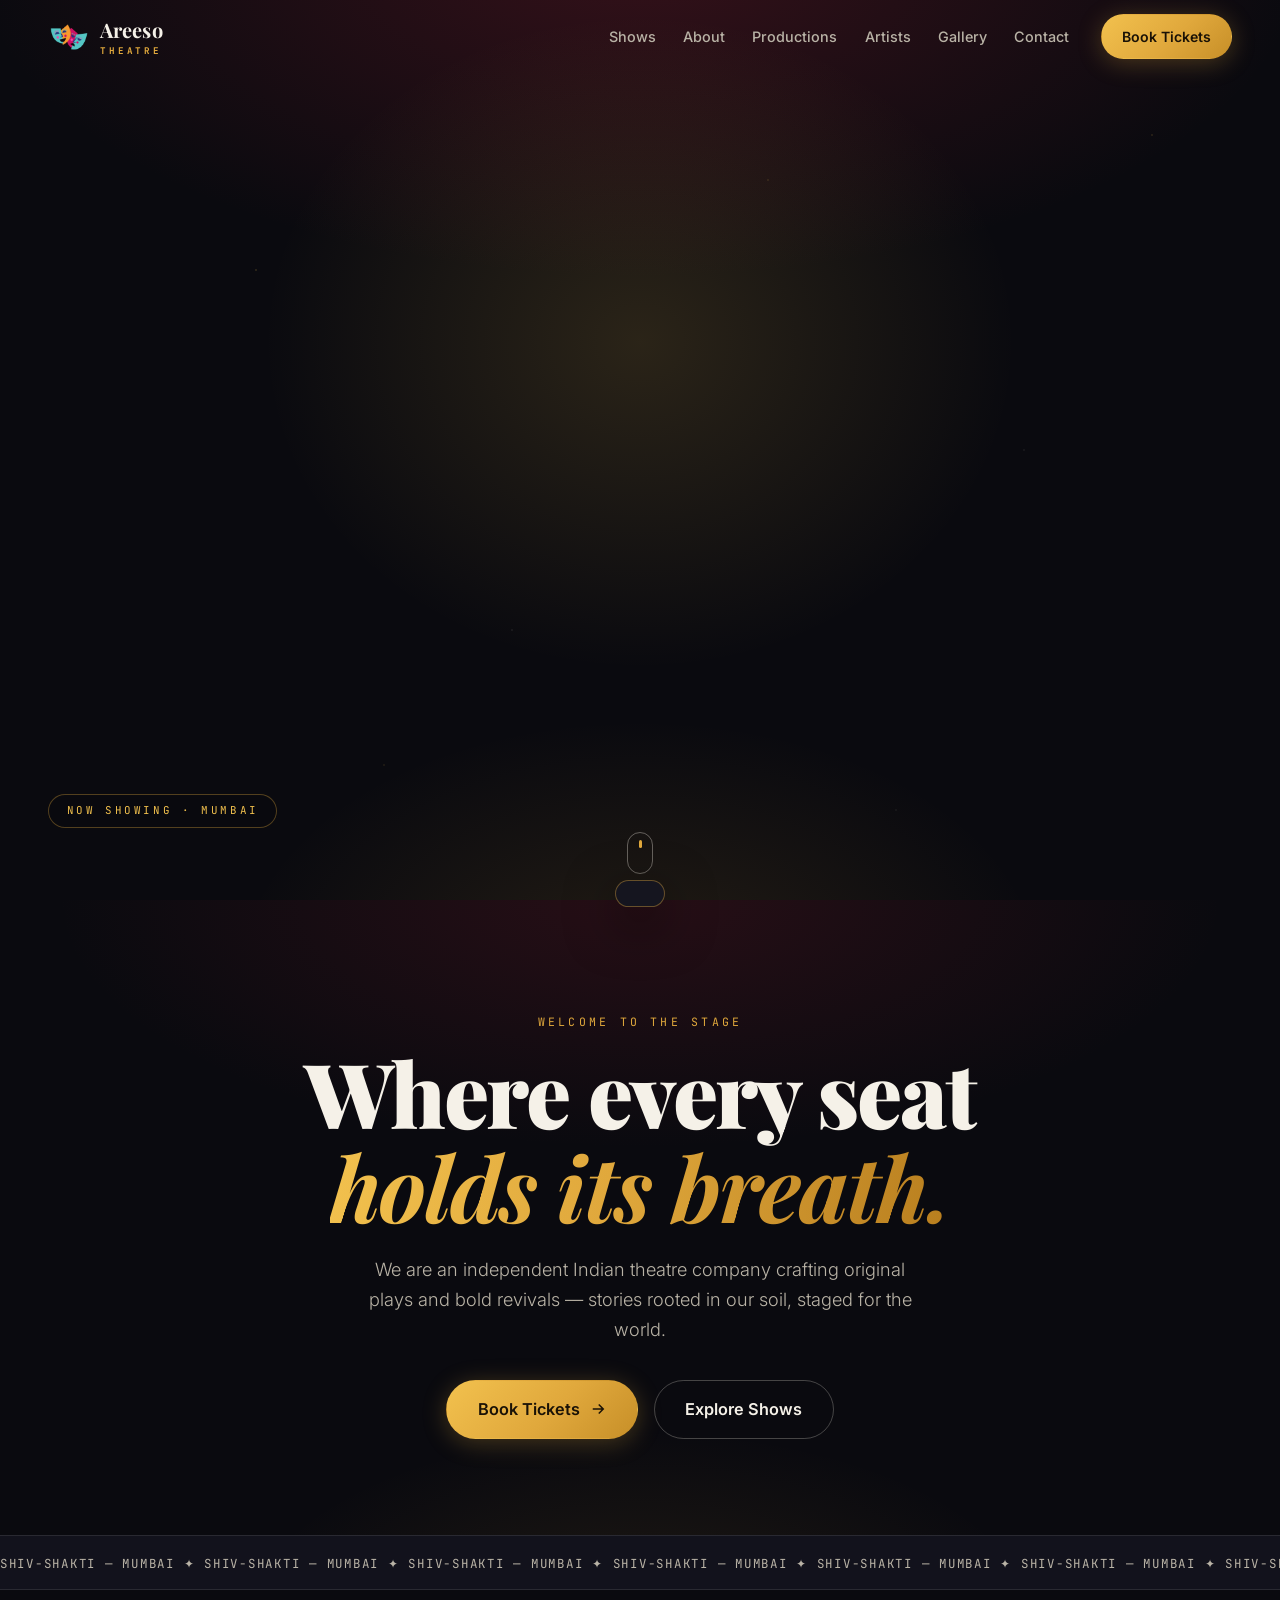
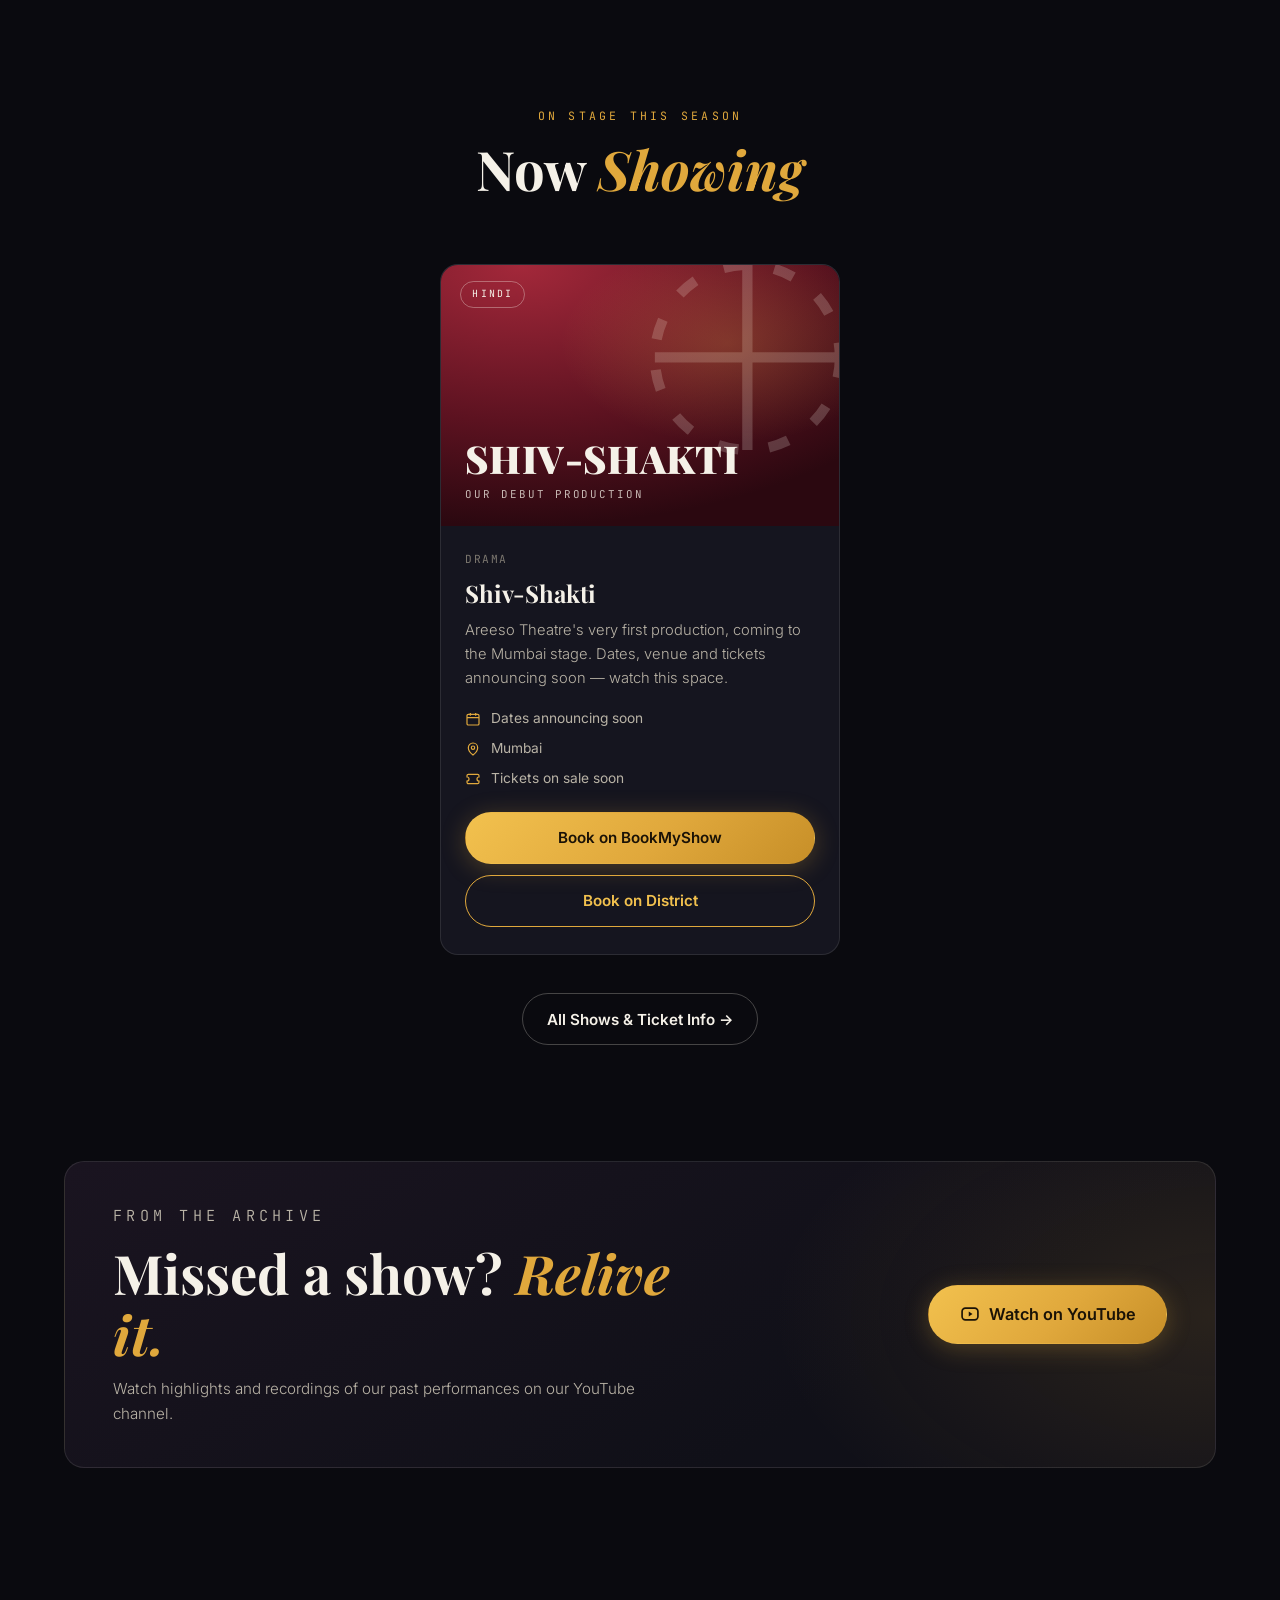
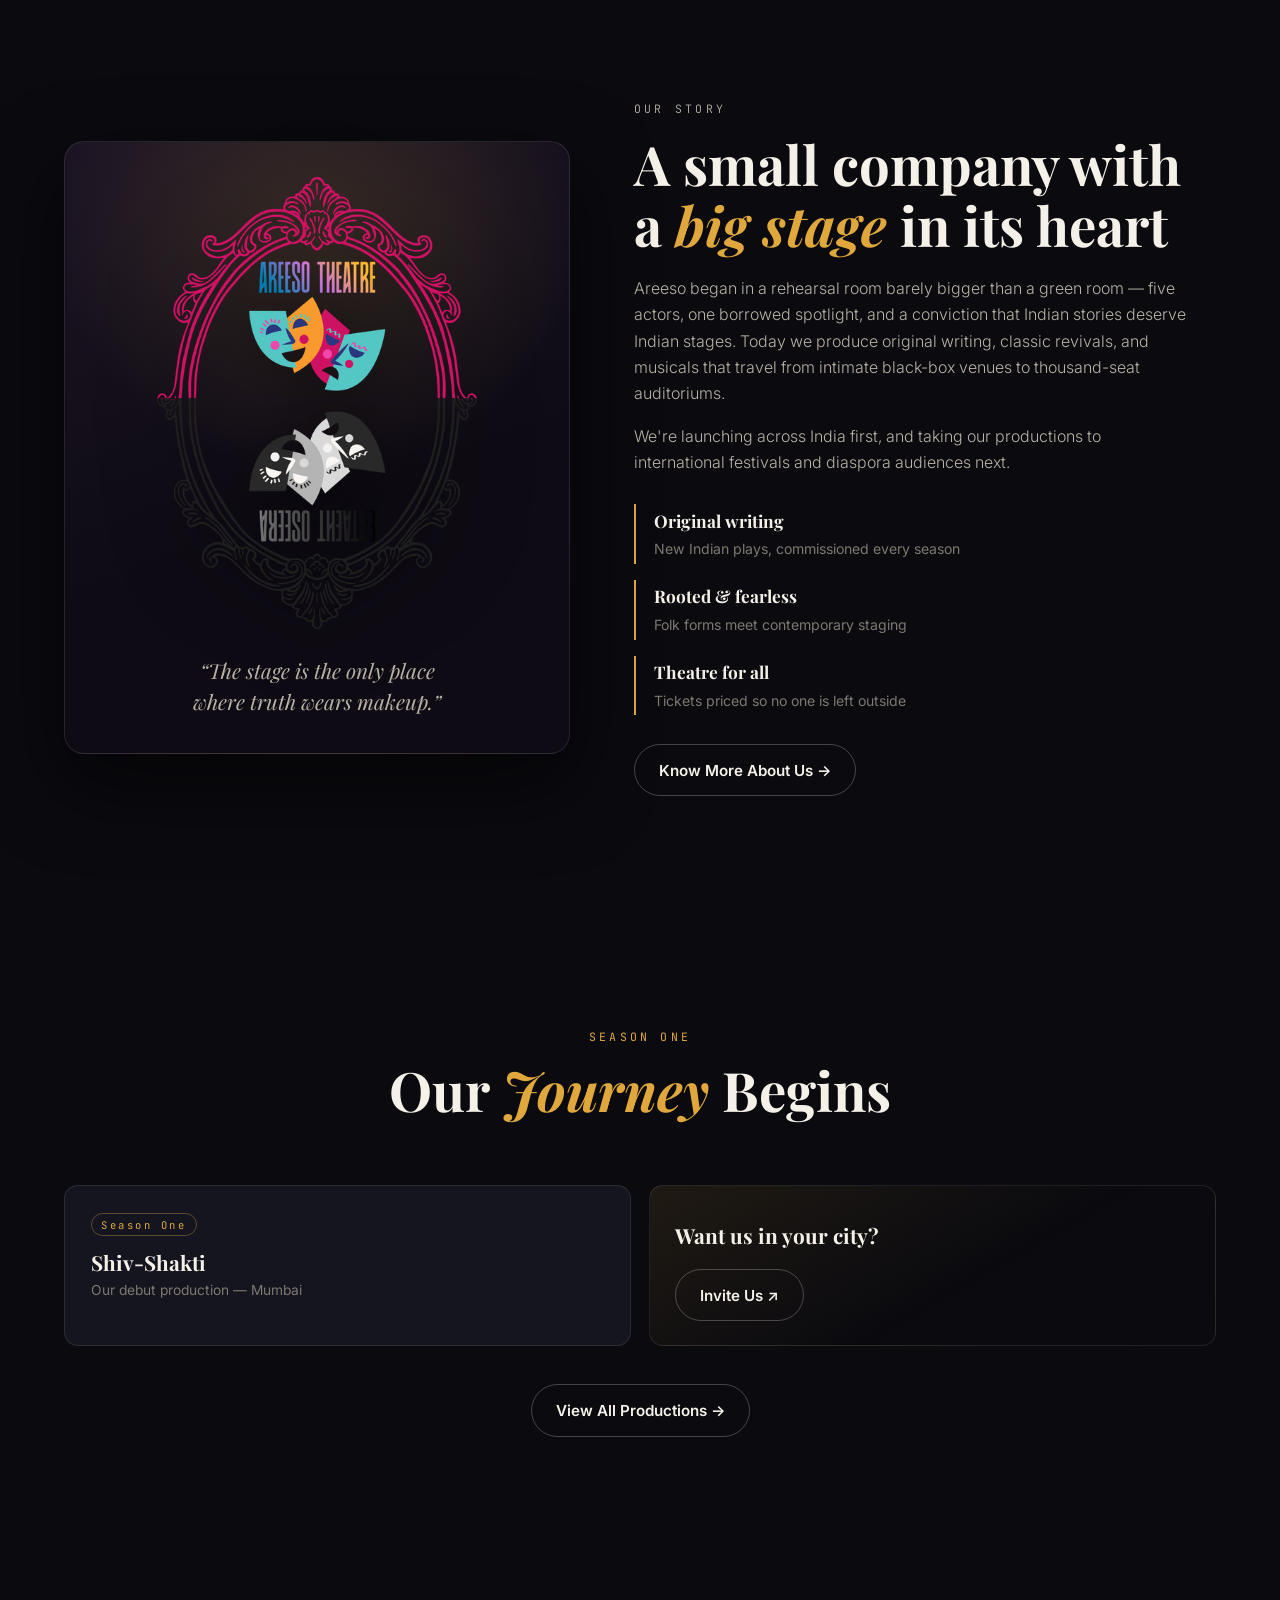
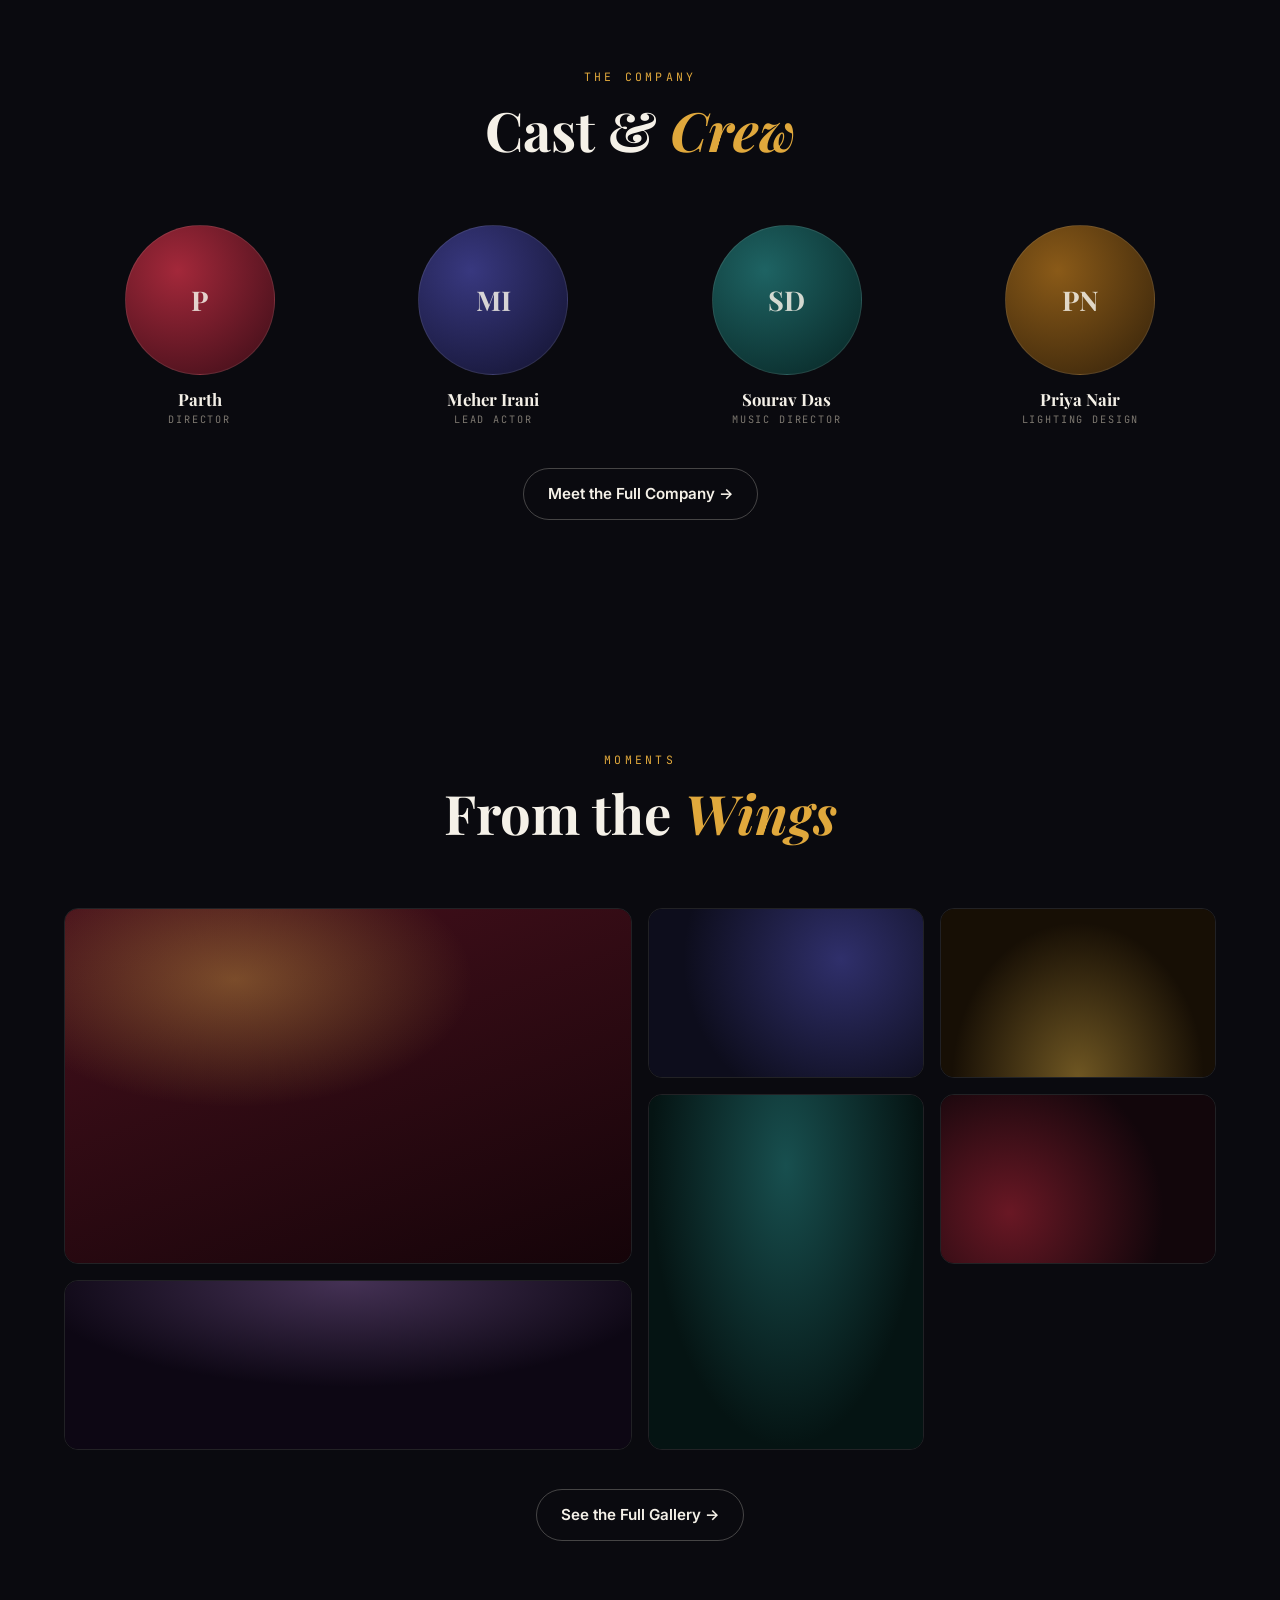
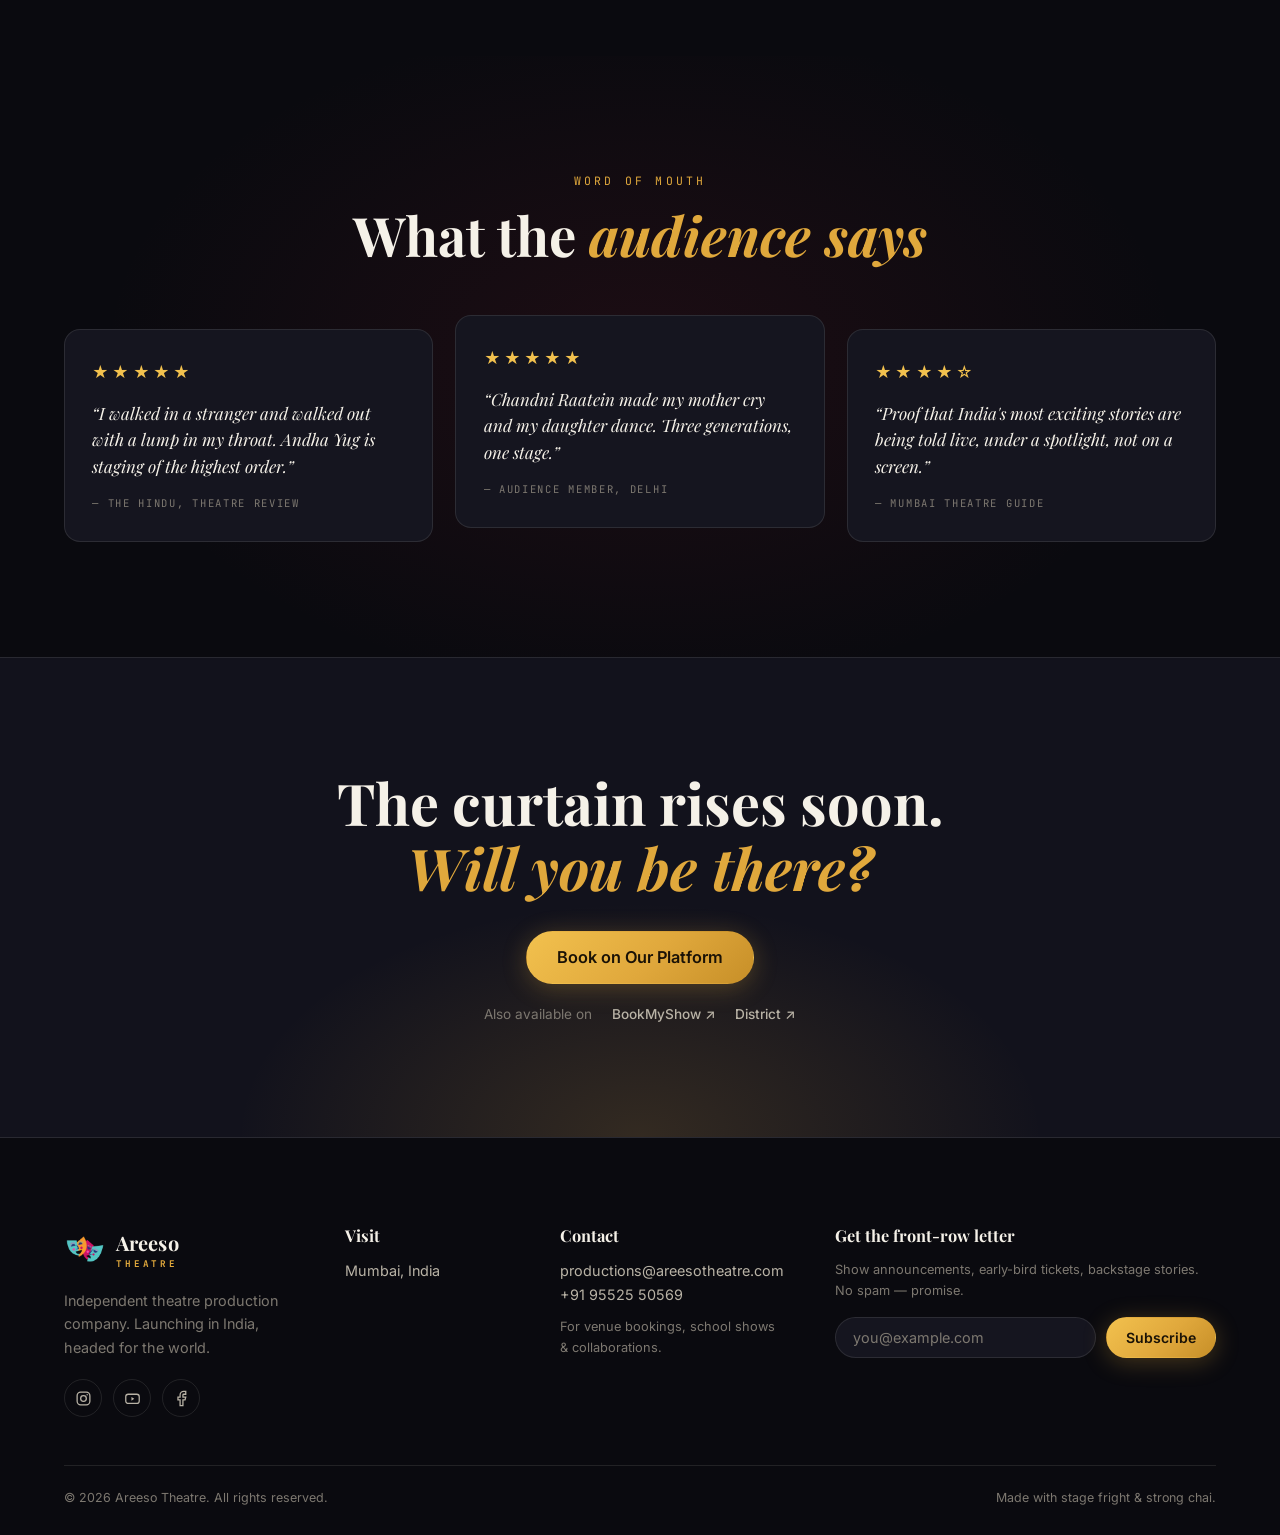
==== commit 665e1cf0: "Show full logo transparently on About cards (drop the cream panel) Co-Authored-By: Claude Fable 5 <n" ====
--- a/index.html
+++ b/index.html
@@ -120,9 +120,7 @@
   <section class="section section--split" id="about">
     <div class="about__visual reveal" aria-hidden="true">
       <div class="about__frame">
-        <div class="about__logopanel">
-          <img class="about__logo--full" src="images/logo-full.png" alt="Areeso Theatre" />
-        </div>
+        <img class="about__logo--full" src="images/logo-full.png" alt="Areeso Theatre" />
         <p>“The stage is the only place<br/>where truth wears makeup.”</p>
       </div>
     </div>
--- a/css/style.css
+++ b/css/style.css
@@ -518,12 +518,10 @@
 }
 .about__frame svg { width: 44%; color: var(--gold); opacity: 0.85; }
 .about__frame .about__logo { width: 56%; height: auto; object-fit: contain; filter: drop-shadow(0 6px 24px rgba(0,0,0,0.4)); }
-.about__logopanel {
-  width: min(62%, 260px);
-  background: #f7f3ea; border-radius: 16px; padding: 1.1rem 1.2rem;
-  box-shadow: 0 16px 44px rgba(0,0,0,0.5);
-}
-.about__logo--full { width: 100%; height: auto; display: block; }
+.about__logo--full {
+  width: min(74%, 320px); height: auto; display: block; margin: 0 auto;
+  filter: drop-shadow(0 10px 34px rgba(0, 0, 0, 0.55));
+}
 .about__frame p {
   font-family: var(--font-display); font-style: italic;
   font-size: clamp(1.05rem, 1.8vw, 1.3rem); color: var(--ink-dim); line-height: 1.5;
